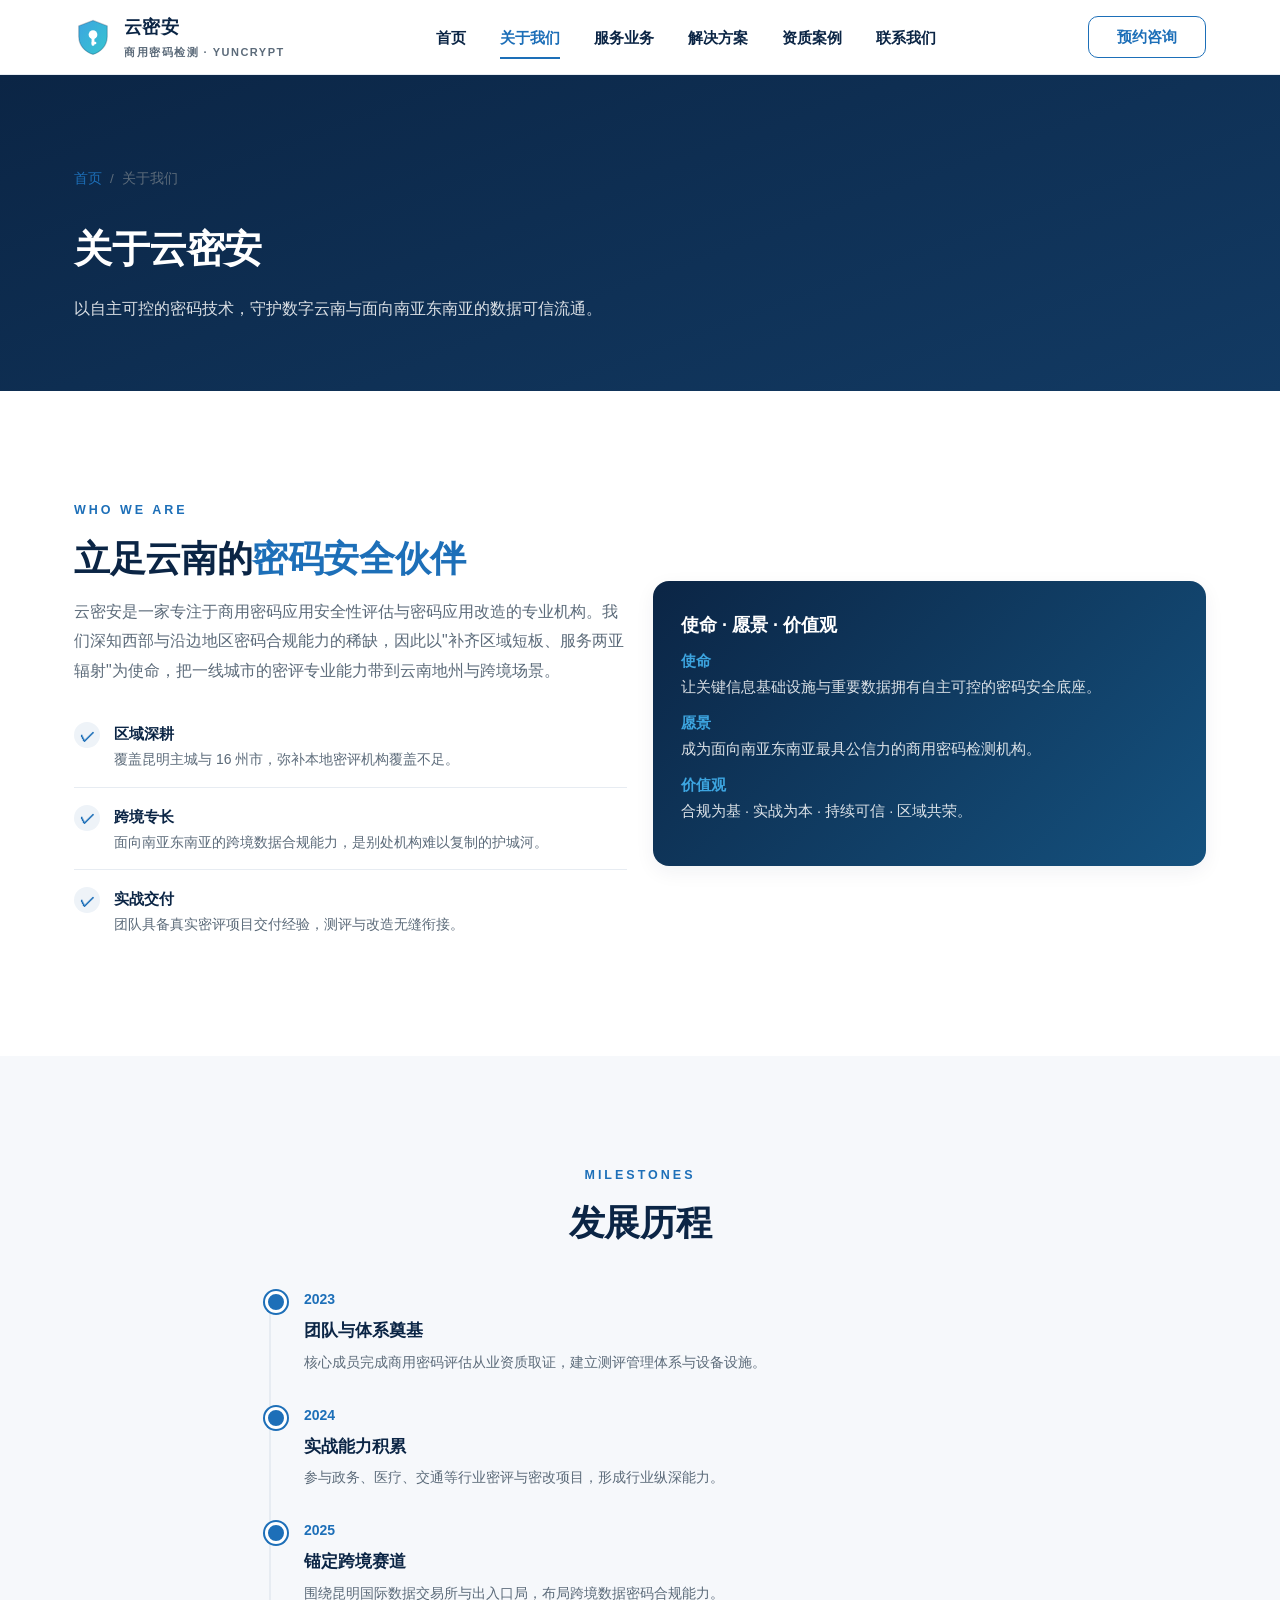
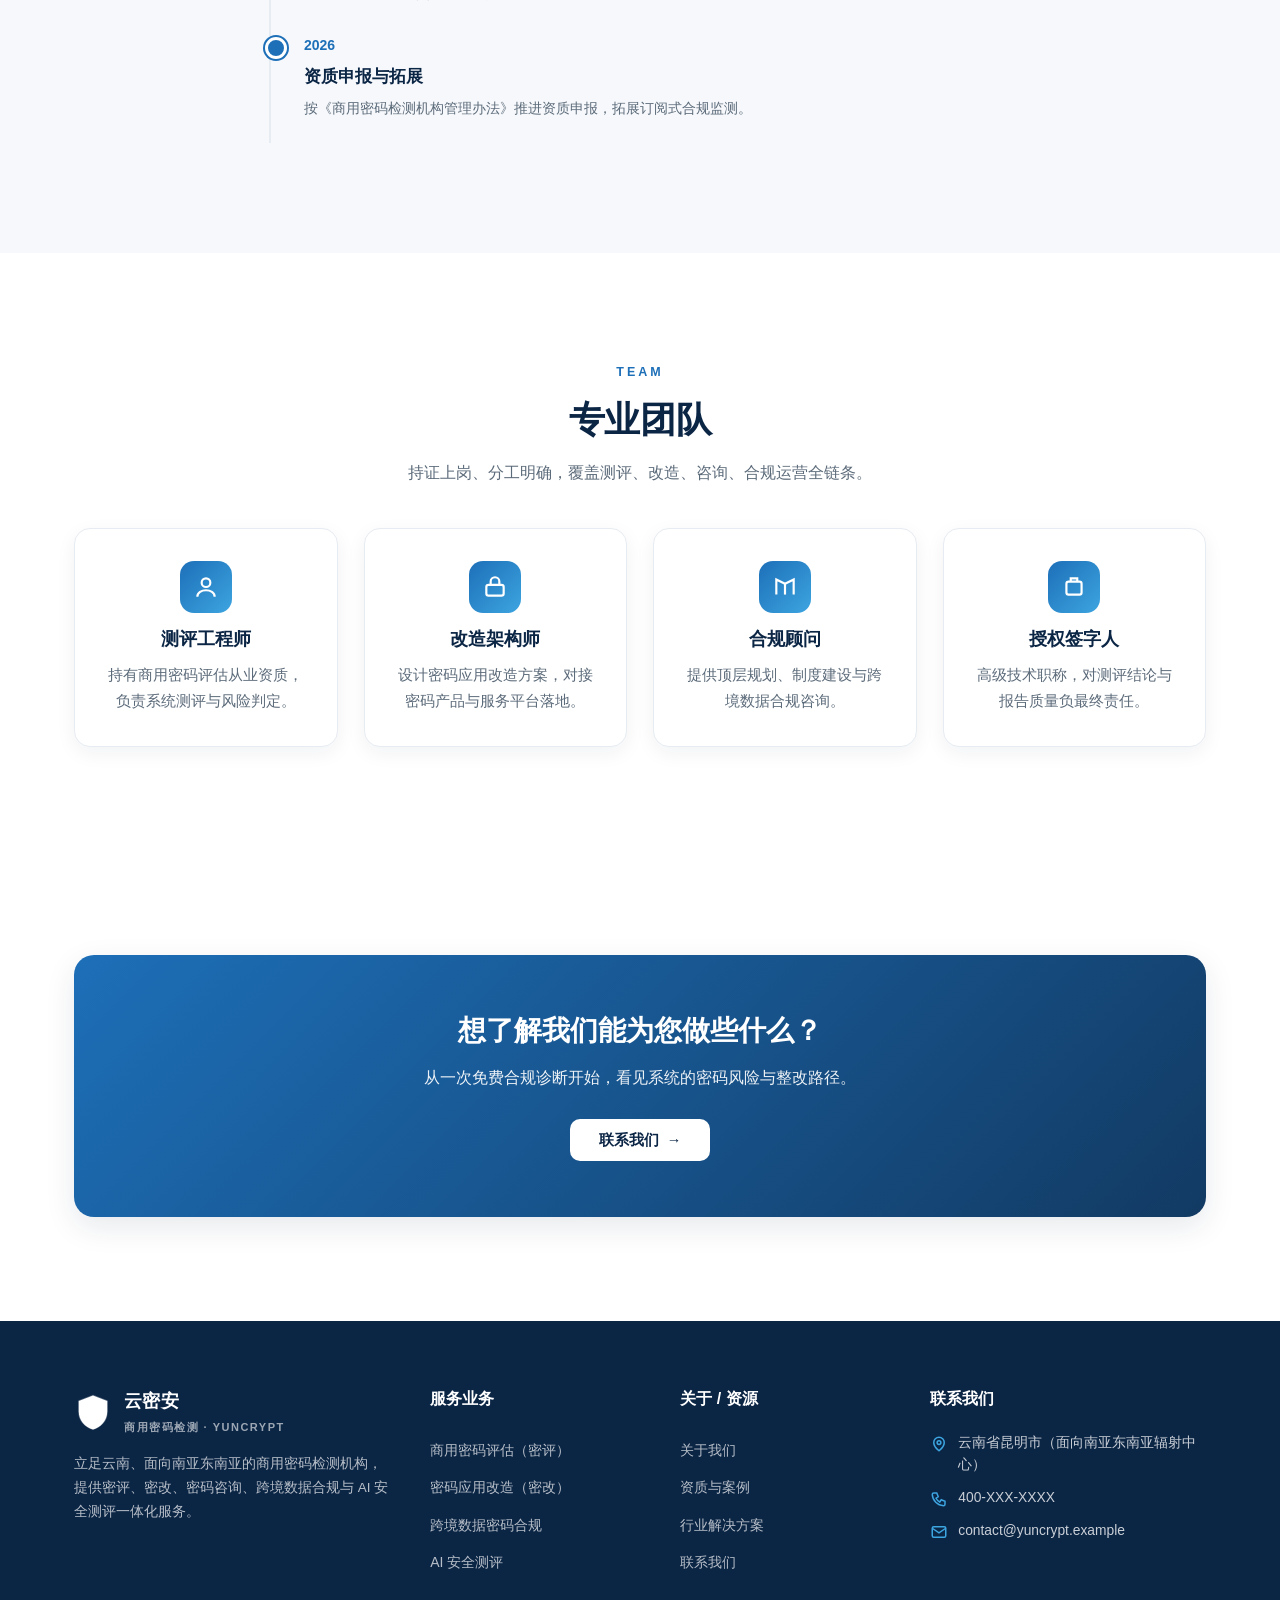
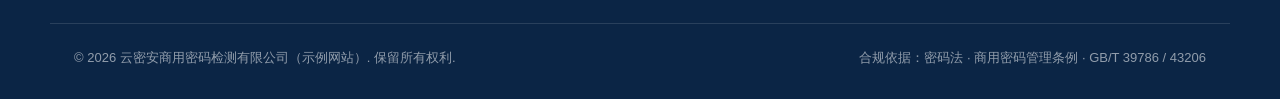
==== about.html @ 86d36e92 "init site" ====
<!DOCTYPE html>
<html lang="zh-CN">
<head>
<meta charset="UTF-8">
<meta name="viewport" content="width=device-width, initial-scale=1.0">
<title>关于我们 — 云密安商用密码检测有限公司</title>
<meta name="description" content="云密安立足云南、面向南亚东南亚，是提供商用密码应用安全性评估、密码改造与跨境数据合规服务的专业检测机构。">
<link rel="icon" type="image/svg+xml" href="assets/img/favicon.svg">
<link rel="stylesheet" href="assets/css/style.css">
</head>
<body>
<header class="header">
  <div class="container nav">
    <a href="index.html" class="brand"><img src="assets/img/logo.svg" alt="云密安" class="logo"><span>云密安<small>商用密码检测 · YUNCRYPT</small></span></a>
    <nav class="nav-links">
      <a href="index.html">首页</a><a href="about.html">关于我们</a><a href="services.html">服务业务</a>
      <a href="solutions.html">解决方案</a><a href="cases.html">资质案例</a><a href="contact.html">联系我们</a>
    </nav>
    <div class="nav-cta"><a href="contact.html" class="btn btn-outline">预约咨询</a><button class="hamburger" aria-label="菜单"><span></span><span></span><span></span></button></div>
  </div>
</header>

<div class="page-hero">
  <div class="container">
    <div class="breadcrumb"><a href="index.html">首页</a><span>/</span>关于我们</div>
    <h1>关于云密安</h1>
    <p>以自主可控的密码技术，守护数字云南与面向南亚东南亚的数据可信流通。</p>
  </div>
</div>

<section class="section">
  <div class="container grid grid-2" style="align-items:center">
    <div class="reveal">
      <span class="eyebrow">WHO WE ARE</span>
      <h2 class="section-title">立足云南的<span class="accent">密码安全伙伴</span></h2>
      <p class="section-sub">云密安是一家专注于商用密码应用安全性评估与密码应用改造的专业机构。我们深知西部与沿边地区密码合规能力的稀缺，因此以"补齐区域短板、服务两亚辐射"为使命，把一线城市的密评专业能力带到云南地州与跨境场景。</p>
      <ul class="feature-list" style="margin-top:20px">
        <li><span class="ck">✓</span><div><b>区域深耕</b><p>覆盖昆明主城与 16 州市，弥补本地密评机构覆盖不足。</p></div></li>
        <li><span class="ck">✓</span><div><b>跨境专长</b><p>面向南亚东南亚的跨境数据合规能力，是别处机构难以复制的护城河。</p></div></li>
        <li><span class="ck">✓</span><div><b>实战交付</b><p>团队具备真实密评项目交付经验，测评与改造无缝衔接。</p></div></li>
      </ul>
    </div>
    <div class="reveal">
      <div class="card" style="background:linear-gradient(135deg,#0B2545,#15527f);color:#fff;border:none">
        <h3 style="color:#fff">使命 · 愿景 · 价值观</h3>
        <p style="color:rgba(255,255,255,.85);margin:10px 0"><b style="color:var(--sky)">使命</b><br>让关键信息基础设施与重要数据拥有自主可控的密码安全底座。</p>
        <p style="color:rgba(255,255,255,.85);margin:10px 0"><b style="color:var(--sky)">愿景</b><br>成为面向南亚东南亚最具公信力的商用密码检测机构。</p>
        <p style="color:rgba(255,255,255,.85);margin:10px 0"><b style="color:var(--sky)">价值观</b><br>合规为基 · 实战为本 · 持续可信 · 区域共荣。</p>
      </div>
    </div>
  </div>
</section>

<section class="section bg-soft">
  <div class="container">
    <div class="center reveal"><span class="eyebrow">MILESTONES</span><h2 class="section-title">发展历程</h2></div>
    <div class="timeline" style="max-width:760px;margin:40px auto 0">
      <div class="tl-item reveal"><div class="yr">2023</div><h4>团队与体系奠基</h4><p>核心成员完成商用密码评估从业资质取证，建立测评管理体系与设备设施。</p></div>
      <div class="tl-item reveal"><div class="yr">2024</div><h4>实战能力积累</h4><p>参与政务、医疗、交通等行业密评与密改项目，形成行业纵深能力。</p></div>
      <div class="tl-item reveal"><div class="yr">2025</div><h4>锚定跨境赛道</h4><p>围绕昆明国际数据交易所与出入口局，布局跨境数据密码合规能力。</p></div>
      <div class="tl-item reveal"><div class="yr">2026</div><h4>资质申报与拓展</h4><p>按《商用密码检测机构管理办法》推进资质申报，拓展订阅式合规监测。</p></div>
    </div>
  </div>
</section>

<section class="section">
  <div class="container">
    <div class="center reveal"><span class="eyebrow">TEAM</span><h2 class="section-title">专业团队</h2><p class="section-sub">持证上岗、分工明确，覆盖测评、改造、咨询、合规运营全链条。</p></div>
    <div class="grid grid-4" style="margin-top:40px">
      <div class="card reveal" style="text-align:center"><div class="ico" style="margin:0 auto 14px"><svg viewBox="0 0 24 24" fill="none" stroke-width="2"><circle cx="12" cy="8" r="4"/><path d="M4 21c0-4 4-6 8-6s8 2 8 6"/></svg></div><h3>测评工程师</h3><p>持有商用密码评估从业资质，负责系统测评与风险判定。</p></div>
      <div class="card reveal" style="text-align:center"><div class="ico" style="margin:0 auto 14px"><svg viewBox="0 0 24 24" fill="none" stroke-width="2"><rect x="4" y="10" width="16" height="10" rx="2"/><path d="M8 10V7a4 4 0 0 1 8 0v3"/></svg></div><h3>改造架构师</h3><p>设计密码应用改造方案，对接密码产品与服务平台落地。</p></div>
      <div class="card reveal" style="text-align:center"><div class="ico" style="margin:0 auto 14px"><svg viewBox="0 0 24 24" fill="none" stroke-width="2"><path d="M4 19V5l8 4 8-4v14"/><path d="M12 9v10"/></svg></div><h3>合规顾问</h3><p>提供顶层规划、制度建设与跨境数据合规咨询。</p></div>
      <div class="card reveal" style="text-align:center"><div class="ico" style="margin:0 auto 14px"><svg viewBox="0 0 24 24" fill="none" stroke-width="2"><rect x="5" y="7" width="14" height="12" rx="2"/><path d="M9 7V4h6v3"/></svg></div><h3>授权签字人</h3><p>高级技术职称，对测评结论与报告质量负最终责任。</p></div>
    </div>
  </div>
</section>

<section class="section">
  <div class="container">
    <div class="cta reveal"><h2>想了解我们能为您做些什么？</h2><p>从一次免费合规诊断开始，看见系统的密码风险与整改路径。</p><a href="contact.html" class="btn btn-primary" style="background:#fff;color:var(--navy)">联系我们 <span class="arrow">→</span></a></div>
  </div>
</section>

<footer class="footer">
  <div class="container footer-grid">
    <div><div class="brand"><img src="assets/img/logo.svg" alt="云密安" class="logo" style="filter:brightness(0) invert(1)"><span>云密安<small>商用密码检测 · YUNCRYPT</small></span></div><p class="desc">立足云南、面向南亚东南亚的商用密码检测机构，提供密评、密改、密码咨询、跨境数据合规与 AI 安全测评一体化服务。</p></div>
    <div><h5>服务业务</h5><a href="services.html">商用密码评估（密评）</a><a href="services.html">密码应用改造（密改）</a><a href="services.html">跨境数据密码合规</a><a href="services.html">AI 安全测评</a></div>
    <div><h5>关于 / 资源</h5><a href="about.html">关于我们</a><a href="cases.html">资质与案例</a><a href="solutions.html">行业解决方案</a><a href="contact.html">联系我们</a></div>
    <div><h5>联系我们</h5><div class="contact-line"><svg viewBox="0 0 24 24" fill="none" stroke-width="2"><path d="M12 21s-7-5.5-7-11a7 7 0 0 1 14 0c0 5.5-7 11-7 11z"/><circle cx="12" cy="10" r="2.5"/></svg><span>云南省昆明市（面向南亚东南亚辐射中心）</span></div><div class="contact-line"><svg viewBox="0 0 24 24" fill="none" stroke-width="2"><path d="M5 4h4l2 5-3 2a12 12 0 0 0 5 5l2-3 5 2v4a2 2 0 0 1-2 2A16 16 0 0 1 3 6a2 2 0 0 1 2-2z"/></svg><span>400-XXX-XXXX</span></div><div class="contact-line"><svg viewBox="0 0 24 24" fill="none" stroke-width="2"><rect x="3" y="5" width="18" height="14" rx="2"/><path d="M3 7l9 6 9-6"/></svg><span>contact@yuncrypt.example</span></div></div>
  </div>
  <div class="container footer-bottom"><span>© <span data-year>2026</span> 云密安商用密码检测有限公司（示例网站）. 保留所有权利.</span><span>合规依据：密码法 · 商用密码管理条例 · GB/T 39786 / 43206</span></div>
</footer>
<div class="totop" aria-label="返回顶部"><svg viewBox="0 0 24 24" fill="none" stroke-width="2"><path d="M12 19V5M5 12l7-7 7 7"/></svg></div>
<script src="assets/js/main.js"></script>
</body>
</html>
---- assets/css/style.css ----
/* ============================================================
   云密安 · 商用密码检测有限公司  —  全局样式（简洁大气 · 自包含 · 无外部依赖）
   设计：留白充足、单一蓝色强调、克制渐变、柔和阴影，符合主流商务站
   ============================================================ */
:root{
  --navy:#0B2545;          /* 深海军蓝（主色 / 深色块） */
  --navy-2:#123a63;
  --blue:#1D6FB8;          /* 商务蓝（主强调） */
  --blue-d:#155a96;
  --sky:#3DA5E0;           /* 天蓝（保留：hero 图 / 强调点） */
  --cyan:#36C5D0;          /* 科技青（保留：hero 图） */
  --ink:#16202E;           /* 正文 */
  --muted:#5C6B7A;         /* 次要文字 */
  --line:#E7ECF2;          /* 描边 */
  --bg:#FFFFFF;            /* 页面底色（白） */
  --bg-soft:#F6F8FB;       /* 浅块 */
  --bg-soft-2:#EEF3F8;
  --white:#FFFFFF;
  --radius:16px;
  --shadow:0 6px 20px rgba(11,37,69,.06);
  --shadow-md:0 10px 30px rgba(11,37,69,.10);
  --shadow-lg:0 22px 50px rgba(11,37,69,.16);
  --maxw:1180px;
  --ease:cubic-bezier(.2,.7,.2,1);
}
*{margin:0;padding:0;box-sizing:border-box}
html{scroll-behavior:smooth}
body{
  font-family:"Microsoft YaHei","微软雅黑","PingFang SC","Hiragino Sans GB","Segoe UI",sans-serif;
  color:var(--ink);background:var(--bg);line-height:1.8;font-size:15px;
  -webkit-font-smoothing:antialiased;text-rendering:optimizeLegibility;
}
a{color:inherit;text-decoration:none}
img,svg{max-width:100%;display:block}
ul{list-style:none}
.container{max-width:var(--maxw);margin:0 auto;padding:0 24px}
.section{padding:104px 0}
.section.tight{padding:72px 0}
.bg-soft{background:var(--bg-soft)}
.bg-navy{background:linear-gradient(135deg,var(--navy) 0%,var(--navy-2) 100%);color:#fff}

/* ---------- 文字工具 ---------- */
.eyebrow{display:inline-block;color:var(--blue);font-weight:700;letter-spacing:3px;font-size:12.5px;margin-bottom:14px;text-transform:uppercase}
.section-title{font-size:clamp(26px,3.4vw,36px);font-weight:800;color:var(--navy);line-height:1.3;letter-spacing:-.01em}
.section-title .accent{color:var(--blue)}
.section-sub{color:var(--muted);margin-top:14px;max-width:720px;font-size:16px;line-height:1.85}
.center{text-align:center}
.center .section-sub{margin-left:auto;margin-right:auto}

/* ---------- 按钮 ---------- */
.btn{display:inline-flex;align-items:center;gap:8px;padding:13px 28px;border-radius:10px;font-weight:700;font-size:14.5px;cursor:pointer;border:1.5px solid transparent;transition:.25s var(--ease);white-space:nowrap;line-height:1}
.btn-primary{background:var(--blue);color:#fff}
.btn-primary:hover{background:var(--blue-d);transform:translateY(-2px);box-shadow:0 12px 26px rgba(29,111,184,.30)}
.btn-ghost{border-color:rgba(255,255,255,.55);color:#fff}
.btn-ghost:hover{background:rgba(255,255,255,.12);border-color:#fff}
.btn-outline{background:#fff;border-color:var(--blue);color:var(--blue)}
.btn-outline:hover{background:var(--blue);color:#fff}
.btn .arrow{transition:.25s var(--ease)}
.btn:hover .arrow{transform:translateX(4px)}

/* ---------- 顶部导航 ---------- */
.header{position:sticky;top:0;z-index:100;background:rgba(255,255,255,.86);backdrop-filter:saturate(160%) blur(12px);border-bottom:1px solid var(--line)}
.nav{display:flex;align-items:center;justify-content:space-between;height:74px}
.brand{display:flex;align-items:center;gap:12px;font-weight:800;color:var(--navy);font-size:18px;letter-spacing:.02em}
.brand .logo{width:38px;height:38px}
.brand small{display:block;font-size:11px;font-weight:600;color:var(--muted);letter-spacing:1.5px}
.nav-links{display:flex;gap:34px;align-items:center}
.nav-links a{font-weight:600;color:var(--navy);font-size:15px;position:relative;padding:8px 0;transition:color .2s}
.nav-links a::after{content:"";position:absolute;left:0;bottom:0;height:2px;width:0;background:var(--blue);transition:.25s var(--ease)}
.nav-links a:hover,.nav-links a.active{color:var(--blue)}
.nav-links a:hover::after,.nav-links a.active::after{width:100%}
.nav-cta{display:flex;align-items:center;gap:14px}
.hamburger{display:none;flex-direction:column;gap:5px;cursor:pointer;background:none;border:none;padding:8px}
.hamburger span{width:24px;height:2.5px;background:var(--navy);border-radius:2px;transition:.3s var(--ease)}

/* ---------- Hero ---------- */
.hero{position:relative;overflow:hidden;background:linear-gradient(160deg,#0B2545 0%,#103457 55%,#15466f 100%);color:#fff;padding:112px 0 120px}
.hero::before{content:"";position:absolute;inset:0;background-image:radial-gradient(circle at 18% 22%,rgba(61,165,224,.20),transparent 42%),radial-gradient(circle at 86% 78%,rgba(54,197,208,.14),transparent 44%);opacity:.85}
.hero-grid{position:relative;display:grid;grid-template-columns:1.08fr .92fr;gap:56px;align-items:center}
.hero h1{font-size:clamp(34px,4.6vw,52px);line-height:1.18;font-weight:800;letter-spacing:-.02em;margin-bottom:22px}
.hero h1 .hl{color:var(--sky)}
.hero p.lead{font-size:17px;color:rgba(255,255,255,.86);max-width:560px;margin-bottom:32px;line-height:1.9}
.hero-actions{display:flex;gap:16px;flex-wrap:wrap}
.hero-badges{display:flex;gap:14px;margin-top:40px;flex-wrap:wrap}
.hero-badges .b{background:rgba(255,255,255,.07);border:1px solid rgba(255,255,255,.16);border-radius:12px;padding:14px 20px;backdrop-filter:blur(4px)}
.hero-badges .b b{display:block;font-size:21px;color:#fff;letter-spacing:.01em}
.hero-badges .b span{font-size:12.5px;color:rgba(255,255,255,.72)}
.hero-art{position:relative}
.hero-art svg{width:100%;height:auto;filter:drop-shadow(0 22px 44px rgba(0,0,0,.35))}

/* 信任条 */
.trustbar{background:#fff;border-bottom:1px solid var(--line)}
.trustbar .container{display:flex;align-items:center;gap:40px;padding:22px 24px;flex-wrap:wrap;justify-content:center}
.trustbar span{color:var(--muted);font-size:13.5px;font-weight:600;letter-spacing:.5px}

/* ---------- 卡片栅格 ---------- */
.grid{display:grid;gap:26px}
.grid-3{grid-template-columns:repeat(3,1fr)}
.grid-2{grid-template-columns:repeat(2,1fr)}
.grid-4{grid-template-columns:repeat(4,1fr)}
.card{background:#fff;border:1px solid var(--line);border-radius:var(--radius);padding:32px 28px;box-shadow:var(--shadow);transition:.28s var(--ease)}
.card:hover{transform:translateY(-6px);box-shadow:var(--shadow-md);border-color:rgba(29,111,184,.35)}
.card .ico{width:52px;height:52px;border-radius:14px;background:linear-gradient(135deg,var(--blue),var(--sky));display:flex;align-items:center;justify-content:center;margin-bottom:20px}
.card .ico svg{width:26px;height:26px;stroke:#fff}
.card h3{font-size:18px;color:var(--navy);margin-bottom:10px;line-height:1.4}
.card p{color:var(--muted);font-size:14.5px;line-height:1.8}
.card .link{display:inline-block;margin-top:14px;color:var(--blue);font-weight:700;font-size:14px}
.card .link:hover{color:var(--blue-d)}

/* 步骤 */
.steps{counter-reset:s}
.step{display:flex;gap:18px;align-items:flex-start;padding:24px 0;border-bottom:1px solid var(--line)}
.step:last-child{border-bottom:none}
.step .num{counter-increment:s;flex:0 0 44px;width:44px;height:44px;border-radius:50%;background:var(--navy);color:#fff;display:flex;align-items:center;justify-content:center;font-weight:800;font-size:17px}
.step .num::before{content:counter(s)}
.step h4{font-size:16.5px;color:var(--navy);margin-bottom:5px}
.step p{color:var(--muted);font-size:14px;line-height:1.75}

/* 数据条 */
.stats{display:grid;grid-template-columns:repeat(4,1fr);gap:26px;text-align:center}
.stats .s b{font-size:clamp(30px,4vw,42px);color:var(--sky);font-weight:800;display:block;line-height:1.1}
.stats .s span{color:rgba(255,255,255,.82);font-size:14px;margin-top:6px;display:block}

/* 特性列表 */
.feature-list li{display:flex;gap:14px;padding:15px 0;border-bottom:1px solid var(--line);align-items:flex-start}
.feature-list li:last-child{border-bottom:none}
.feature-list .ck{flex:0 0 26px;width:26px;height:26px;border-radius:50%;background:var(--bg-soft-2);color:var(--blue);display:flex;align-items:center;justify-content:center;font-weight:800;margin-top:2px}
.feature-list b{color:var(--navy)}
.feature-list p{color:var(--muted);font-size:14px;line-height:1.75}

/* 标签页 / 新闻 */
.tabs{display:flex;gap:10px;flex-wrap:wrap;margin-bottom:30px}
.tab{padding:9px 22px;border-radius:30px;background:#fff;border:1px solid var(--line);font-weight:600;color:var(--muted);cursor:pointer;transition:.2s}
.tab.active{background:var(--navy);color:#fff;border-color:var(--navy)}
.news-grid{display:grid;grid-template-columns:repeat(3,1fr);gap:24px}
.news{background:#fff;border:1px solid var(--line);border-radius:var(--radius);overflow:hidden;box-shadow:var(--shadow);transition:.25s var(--ease)}
.news:hover{transform:translateY(-5px);box-shadow:var(--shadow-md)}
.news .thumb{height:160px;background:linear-gradient(135deg,var(--navy),var(--blue));position:relative;display:flex;align-items:center;justify-content:center}
.news .thumb svg{width:50px;height:50px;stroke:rgba(255,255,255,.9)}
.news .tag{position:absolute;top:14px;left:14px;background:rgba(255,255,255,.92);color:var(--navy);font-size:12px;font-weight:700;padding:4px 12px;border-radius:20px}
.news .body{padding:22px 24px}
.news .date{font-size:12.5px;color:var(--blue);font-weight:700}
.news h4{font-size:16.5px;color:var(--navy);margin:8px 0 8px;line-height:1.45}
.news p{font-size:13.8px;color:var(--muted);line-height:1.75}

/* 资质 */
.cred{display:flex;flex-direction:column;gap:14px}
.cred .item{display:flex;gap:14px;align-items:center;background:#fff;border:1px solid var(--line);border-radius:12px;padding:16px 18px}
.cred .item .badge{flex:0 0 44px;width:44px;height:44px;border-radius:10px;background:var(--bg-soft-2);display:flex;align-items:center;justify-content:center;color:var(--blue)}
.cred .item .badge svg{width:24px;height:24px;stroke:var(--blue)}
.cred .item b{color:var(--navy);font-size:15px;display:block}
.cred .item span{color:var(--muted);font-size:13.5px}

/* CTA */
.cta{background:linear-gradient(135deg,var(--blue),var(--navy-2));color:#fff;border-radius:20px;padding:56px 52px;text-align:center;box-shadow:var(--shadow-md)}
.cta h2{font-size:clamp(22px,3vw,28px);margin-bottom:14px;line-height:1.4}
.cta p{font-size:16px;margin-bottom:26px;opacity:.92;max-width:620px;margin-left:auto;margin-right:auto}

/* 表单 */
.form-row{display:grid;grid-template-columns:1fr 1fr;gap:18px}
.field{margin-bottom:18px}
.field label{display:block;font-weight:700;color:var(--navy);margin-bottom:8px;font-size:14px}
.field input,.field textarea,.field select{width:100%;padding:13px 15px;border:1.5px solid var(--line);border-radius:10px;font-size:14.5px;font-family:inherit;color:var(--ink);background:#fff;transition:.2s}
.field input:focus,.field textarea:focus,.field select:focus{outline:none;border-color:var(--blue);box-shadow:0 0 0 3px rgba(29,111,184,.15)}
.field textarea{resize:vertical;min-height:130px}
.help{font-size:12.5px;color:var(--muted);margin-top:6px}
.alert{display:none;padding:13px 16px;border-radius:10px;font-size:14px;margin-bottom:16px;font-weight:600}
.alert.ok{display:block;background:#EAF6F1;color:#0E766E;border:1px solid #A6E0CE}
.alert.err{display:block;background:#FDECEA;color:#C0392B;border:1px solid #F5B7B1}

/* 页脚 */
.footer{background:var(--navy);color:rgba(255,255,255,.78);padding:64px 0 30px}
.footer-grid{display:grid;grid-template-columns:1.5fr 1fr 1fr 1.3fr;gap:38px}
.footer h5{color:#fff;font-size:16px;margin-bottom:18px;font-weight:700}
.footer a{color:rgba(255,255,255,.7);font-size:14px;display:block;padding:6px 0;transition:.2s}
.footer a:hover{color:var(--sky);padding-left:4px}
.footer .brand{color:#fff;margin-bottom:14px}
.footer .brand small{color:rgba(255,255,255,.6)}
.footer p.desc{font-size:13.5px;line-height:1.8;color:rgba(255,255,255,.7)}
.footer .contact-line{display:flex;gap:10px;align-items:flex-start;font-size:13.8px;margin-bottom:11px;line-height:1.6}
.footer .contact-line svg{width:18px;height:18px;stroke:var(--sky);flex:0 0 18px;margin-top:3px}
.footer-bottom{border-top:1px solid rgba(255,255,255,.12);margin-top:42px;padding-top:22px;display:flex;justify-content:space-between;flex-wrap:wrap;gap:10px;font-size:13px;color:rgba(255,255,255,.55)}

/* 面包屑 */
.breadcrumb{padding:24px 0;color:var(--muted);font-size:13.5px}
.breadcrumb a{color:var(--blue)}
.breadcrumb span{margin:0 8px}

/* 子页 hero */
.page-hero{background:linear-gradient(160deg,var(--navy),var(--navy-2));color:#fff;padding:68px 0}
.page-hero h1{font-size:clamp(28px,3.6vw,38px);font-weight:800;margin-bottom:10px;letter-spacing:-.01em}
.page-hero p{color:rgba(255,255,255,.85);max-width:680px;font-size:16px;line-height:1.85}

/* 时间线 */
.timeline{position:relative;padding-left:30px}
.timeline::before{content:"";position:absolute;left:9px;top:6px;bottom:6px;width:2px;background:var(--line)}
.tl-item{position:relative;padding:0 0 28px 14px}
.tl-item::before{content:"";position:absolute;left:-25px;top:4px;width:16px;height:16px;border-radius:50%;background:var(--blue);border:3px solid #fff;box-shadow:0 0 0 2px var(--blue)}
.tl-item .yr{font-weight:800;color:var(--blue);font-size:14px}
.tl-item h4{color:var(--navy);font-size:16.5px;margin:4px 0 4px}
.tl-item p{color:var(--muted);font-size:14px;line-height:1.75}

/* 返回顶部 */
.totop{position:fixed;right:24px;bottom:24px;width:46px;height:46px;border-radius:50%;background:var(--navy);color:#fff;display:flex;align-items:center;justify-content:center;cursor:pointer;opacity:0;pointer-events:none;transition:.3s var(--ease);box-shadow:var(--shadow-lg);z-index:90}
.totop.show{opacity:1;pointer-events:auto}
.totop svg{width:22px;height:22px;stroke:#fff}

/* 滚动入场 */
.reveal{opacity:0;transform:translateY(26px);transition:.7s var(--ease)}
.reveal.in{opacity:1;transform:none}

/* 响应式 */
@media(max-width:980px){
  .hero-grid{grid-template-columns:1fr;gap:36px}
  .hero-art{order:-1;max-width:420px;margin:0 auto}
  .grid-3,.news-grid{grid-template-columns:repeat(2,1fr)}
  .grid-4,.stats{grid-template-columns:repeat(2,1fr)}
  .footer-grid{grid-template-columns:1fr 1fr}
}
@media(max-width:680px){
  .section{padding:72px 0}
  .nav-links{position:fixed;top:74px;left:0;right:0;background:#fff;flex-direction:column;gap:0;padding:8px 0;box-shadow:var(--shadow-md);transform:translateY(-130%);transition:.3s var(--ease);border-bottom:1px solid var(--line)}
  .nav-links.open{transform:none}
  .nav-links a{padding:15px 24px;width:100%;border-bottom:1px solid var(--line)}
  .hamburger{display:flex}
  .nav-cta .btn-outline{display:none}
  .hero h1{font-size:32px}
  .grid-3,.grid-2,.grid-4,.news-grid,.form-row{grid-template-columns:1fr}
  .footer-grid{grid-template-columns:1fr}
  .stats{grid-template-columns:1fr 1fr}
  .cta{padding:42px 26px}
}
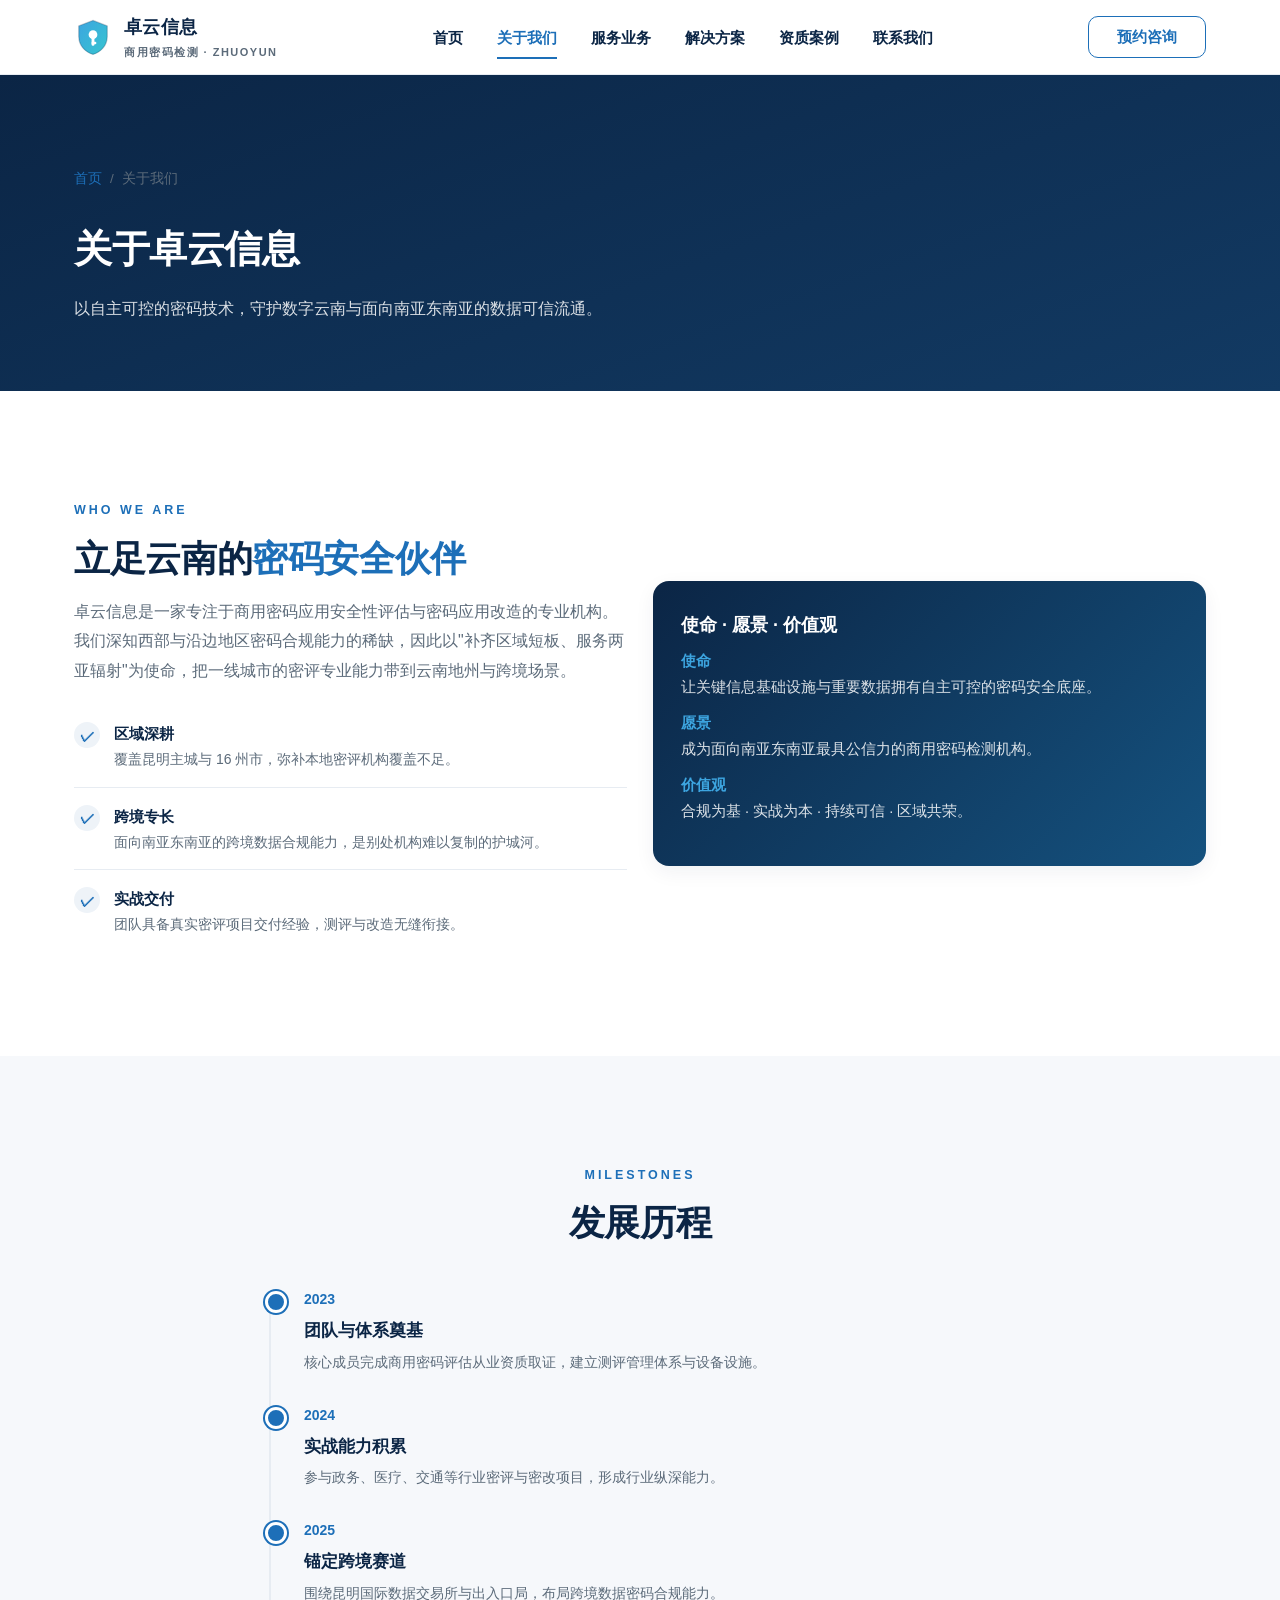
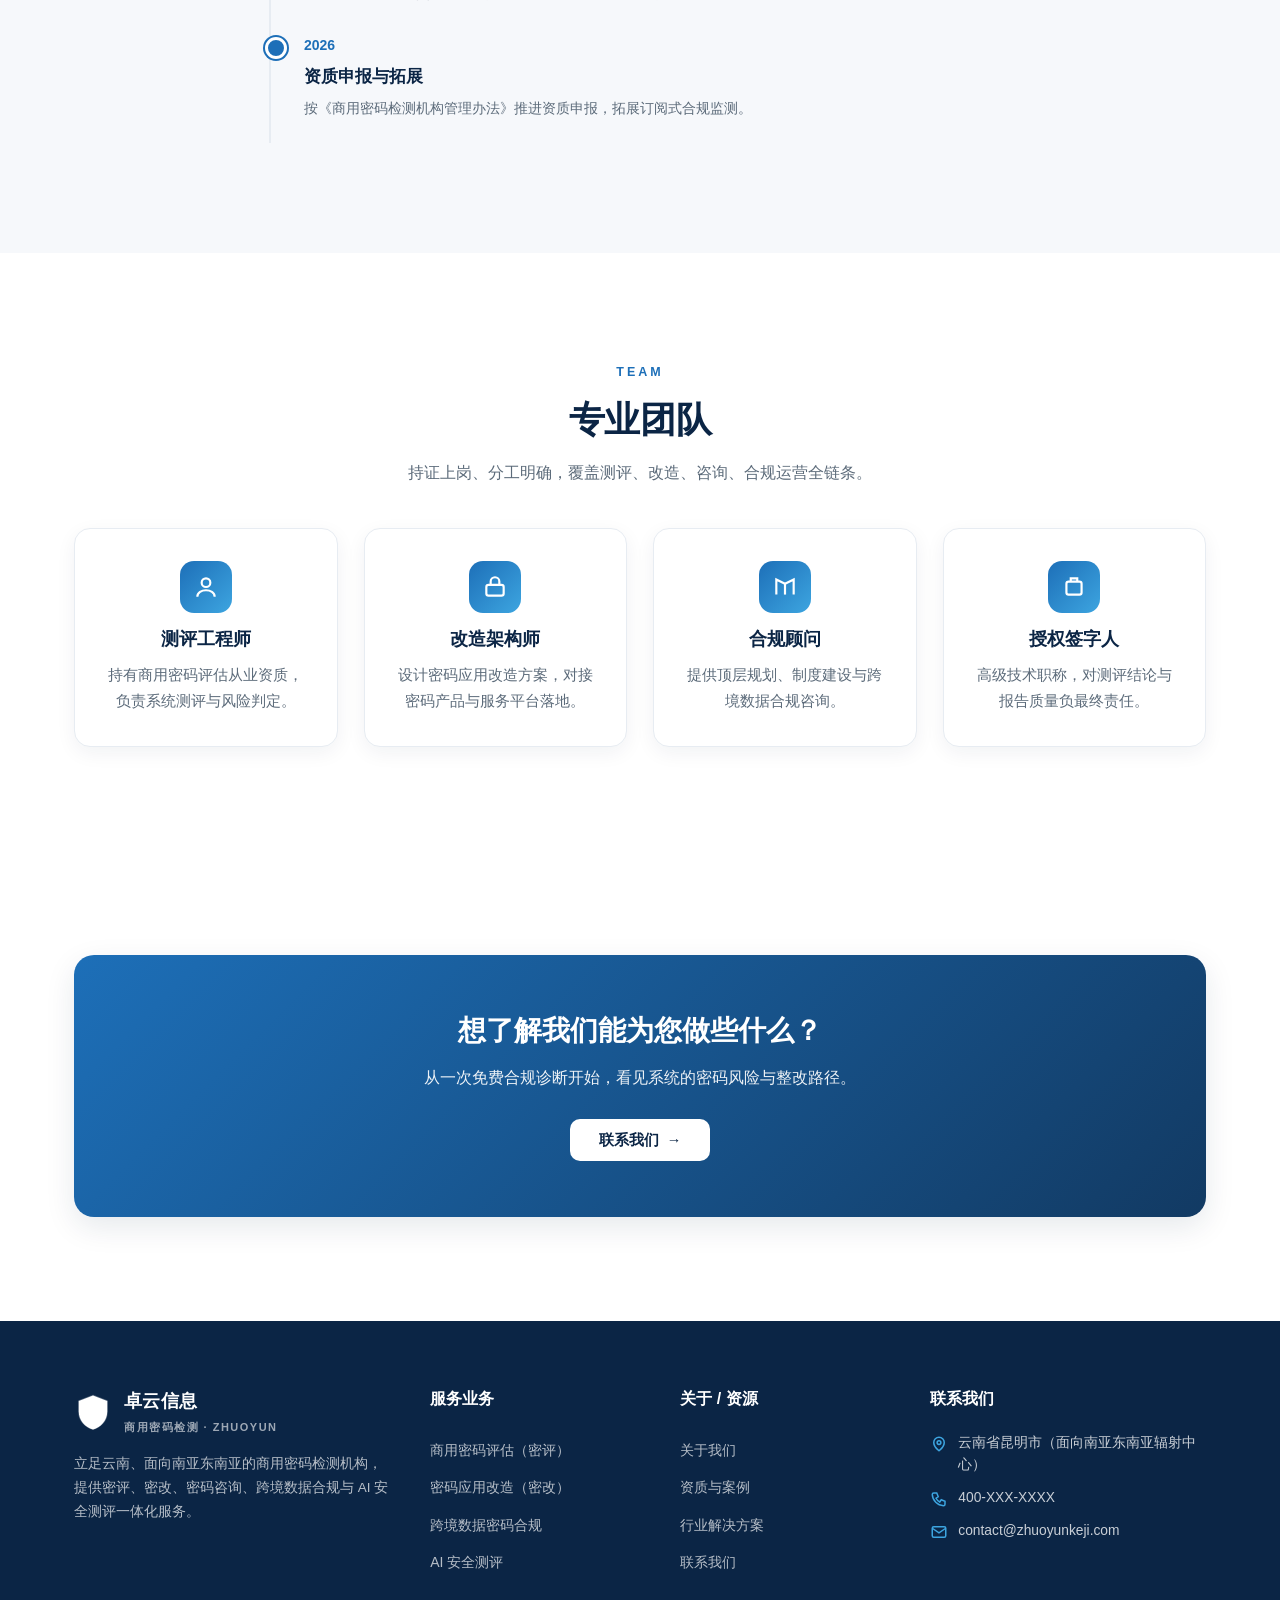
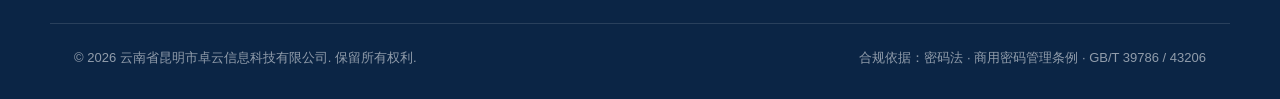
==== commit a77340b0: "品牌更新：卓云信息/ZHUOYUN，域名 zhuoyunkeji.com" ====
--- a/about.html
+++ b/about.html
@@ -3,15 +3,15 @@
 <head>
 <meta charset="UTF-8">
 <meta name="viewport" content="width=device-width, initial-scale=1.0">
-<title>关于我们 — 云密安商用密码检测有限公司</title>
-<meta name="description" content="云密安立足云南、面向南亚东南亚，是提供商用密码应用安全性评估、密码改造与跨境数据合规服务的专业检测机构。">
+<title>关于我们 — 云南省昆明市卓云信息科技有限公司</title>
+<meta name="description" content="卓云信息立足云南、面向南亚东南亚，是提供商用密码应用安全性评估、密码改造与跨境数据合规服务的专业检测机构。">
 <link rel="icon" type="image/svg+xml" href="assets/img/favicon.svg">
 <link rel="stylesheet" href="assets/css/style.css">
 </head>
 <body>
 <header class="header">
   <div class="container nav">
-    <a href="index.html" class="brand"><img src="assets/img/logo.svg" alt="云密安" class="logo"><span>云密安<small>商用密码检测 · YUNCRYPT</small></span></a>
+    <a href="index.html" class="brand"><img src="assets/img/logo.svg" alt="卓云信息" class="logo"><span>卓云信息<small>商用密码检测 · ZHUOYUN</small></span></a>
     <nav class="nav-links">
       <a href="index.html">首页</a><a href="about.html">关于我们</a><a href="services.html">服务业务</a>
       <a href="solutions.html">解决方案</a><a href="cases.html">资质案例</a><a href="contact.html">联系我们</a>
@@ -23,7 +23,7 @@
 <div class="page-hero">
   <div class="container">
     <div class="breadcrumb"><a href="index.html">首页</a><span>/</span>关于我们</div>
-    <h1>关于云密安</h1>
+    <h1>关于卓云信息</h1>
     <p>以自主可控的密码技术，守护数字云南与面向南亚东南亚的数据可信流通。</p>
   </div>
 </div>
@@ -33,7 +33,7 @@
     <div class="reveal">
       <span class="eyebrow">WHO WE ARE</span>
       <h2 class="section-title">立足云南的<span class="accent">密码安全伙伴</span></h2>
-      <p class="section-sub">云密安是一家专注于商用密码应用安全性评估与密码应用改造的专业机构。我们深知西部与沿边地区密码合规能力的稀缺，因此以"补齐区域短板、服务两亚辐射"为使命，把一线城市的密评专业能力带到云南地州与跨境场景。</p>
+      <p class="section-sub">卓云信息是一家专注于商用密码应用安全性评估与密码应用改造的专业机构。我们深知西部与沿边地区密码合规能力的稀缺，因此以"补齐区域短板、服务两亚辐射"为使命，把一线城市的密评专业能力带到云南地州与跨境场景。</p>
       <ul class="feature-list" style="margin-top:20px">
         <li><span class="ck">✓</span><div><b>区域深耕</b><p>覆盖昆明主城与 16 州市，弥补本地密评机构覆盖不足。</p></div></li>
         <li><span class="ck">✓</span><div><b>跨境专长</b><p>面向南亚东南亚的跨境数据合规能力，是别处机构难以复制的护城河。</p></div></li>
@@ -83,12 +83,12 @@
 
 <footer class="footer">
   <div class="container footer-grid">
-    <div><div class="brand"><img src="assets/img/logo.svg" alt="云密安" class="logo" style="filter:brightness(0) invert(1)"><span>云密安<small>商用密码检测 · YUNCRYPT</small></span></div><p class="desc">立足云南、面向南亚东南亚的商用密码检测机构，提供密评、密改、密码咨询、跨境数据合规与 AI 安全测评一体化服务。</p></div>
+    <div><div class="brand"><img src="assets/img/logo.svg" alt="卓云信息" class="logo" style="filter:brightness(0) invert(1)"><span>卓云信息<small>商用密码检测 · ZHUOYUN</small></span></div><p class="desc">立足云南、面向南亚东南亚的商用密码检测机构，提供密评、密改、密码咨询、跨境数据合规与 AI 安全测评一体化服务。</p></div>
     <div><h5>服务业务</h5><a href="services.html">商用密码评估（密评）</a><a href="services.html">密码应用改造（密改）</a><a href="services.html">跨境数据密码合规</a><a href="services.html">AI 安全测评</a></div>
     <div><h5>关于 / 资源</h5><a href="about.html">关于我们</a><a href="cases.html">资质与案例</a><a href="solutions.html">行业解决方案</a><a href="contact.html">联系我们</a></div>
-    <div><h5>联系我们</h5><div class="contact-line"><svg viewBox="0 0 24 24" fill="none" stroke-width="2"><path d="M12 21s-7-5.5-7-11a7 7 0 0 1 14 0c0 5.5-7 11-7 11z"/><circle cx="12" cy="10" r="2.5"/></svg><span>云南省昆明市（面向南亚东南亚辐射中心）</span></div><div class="contact-line"><svg viewBox="0 0 24 24" fill="none" stroke-width="2"><path d="M5 4h4l2 5-3 2a12 12 0 0 0 5 5l2-3 5 2v4a2 2 0 0 1-2 2A16 16 0 0 1 3 6a2 2 0 0 1 2-2z"/></svg><span>400-XXX-XXXX</span></div><div class="contact-line"><svg viewBox="0 0 24 24" fill="none" stroke-width="2"><rect x="3" y="5" width="18" height="14" rx="2"/><path d="M3 7l9 6 9-6"/></svg><span>contact@yuncrypt.example</span></div></div>
+    <div><h5>联系我们</h5><div class="contact-line"><svg viewBox="0 0 24 24" fill="none" stroke-width="2"><path d="M12 21s-7-5.5-7-11a7 7 0 0 1 14 0c0 5.5-7 11-7 11z"/><circle cx="12" cy="10" r="2.5"/></svg><span>云南省昆明市（面向南亚东南亚辐射中心）</span></div><div class="contact-line"><svg viewBox="0 0 24 24" fill="none" stroke-width="2"><path d="M5 4h4l2 5-3 2a12 12 0 0 0 5 5l2-3 5 2v4a2 2 0 0 1-2 2A16 16 0 0 1 3 6a2 2 0 0 1 2-2z"/></svg><span>400-XXX-XXXX</span></div><div class="contact-line"><svg viewBox="0 0 24 24" fill="none" stroke-width="2"><rect x="3" y="5" width="18" height="14" rx="2"/><path d="M3 7l9 6 9-6"/></svg><span>contact@zhuoyunkeji.com</span></div></div>
   </div>
-  <div class="container footer-bottom"><span>© <span data-year>2026</span> 云密安商用密码检测有限公司（示例网站）. 保留所有权利.</span><span>合规依据：密码法 · 商用密码管理条例 · GB/T 39786 / 43206</span></div>
+  <div class="container footer-bottom"><span>© <span data-year>2026</span> 云南省昆明市卓云信息科技有限公司. 保留所有权利.</span><span>合规依据：密码法 · 商用密码管理条例 · GB/T 39786 / 43206</span></div>
 </footer>
 <div class="totop" aria-label="返回顶部"><svg viewBox="0 0 24 24" fill="none" stroke-width="2"><path d="M12 19V5M5 12l7-7 7 7"/></svg></div>
 <script src="assets/js/main.js"></script>
--- a/assets/css/style.css
+++ b/assets/css/style.css
@@ -1,5 +1,5 @@
 /* ============================================================
-   云密安 · 商用密码检测有限公司  —  全局样式（简洁大气 · 自包含 · 无外部依赖）
+   卓云信息 · 商用密码检测有限公司  —  全局样式（简洁大气 · 自包含 · 无外部依赖）
    设计：留白充足、单一蓝色强调、克制渐变、柔和阴影，符合主流商务站
    ============================================================ */
 :root{
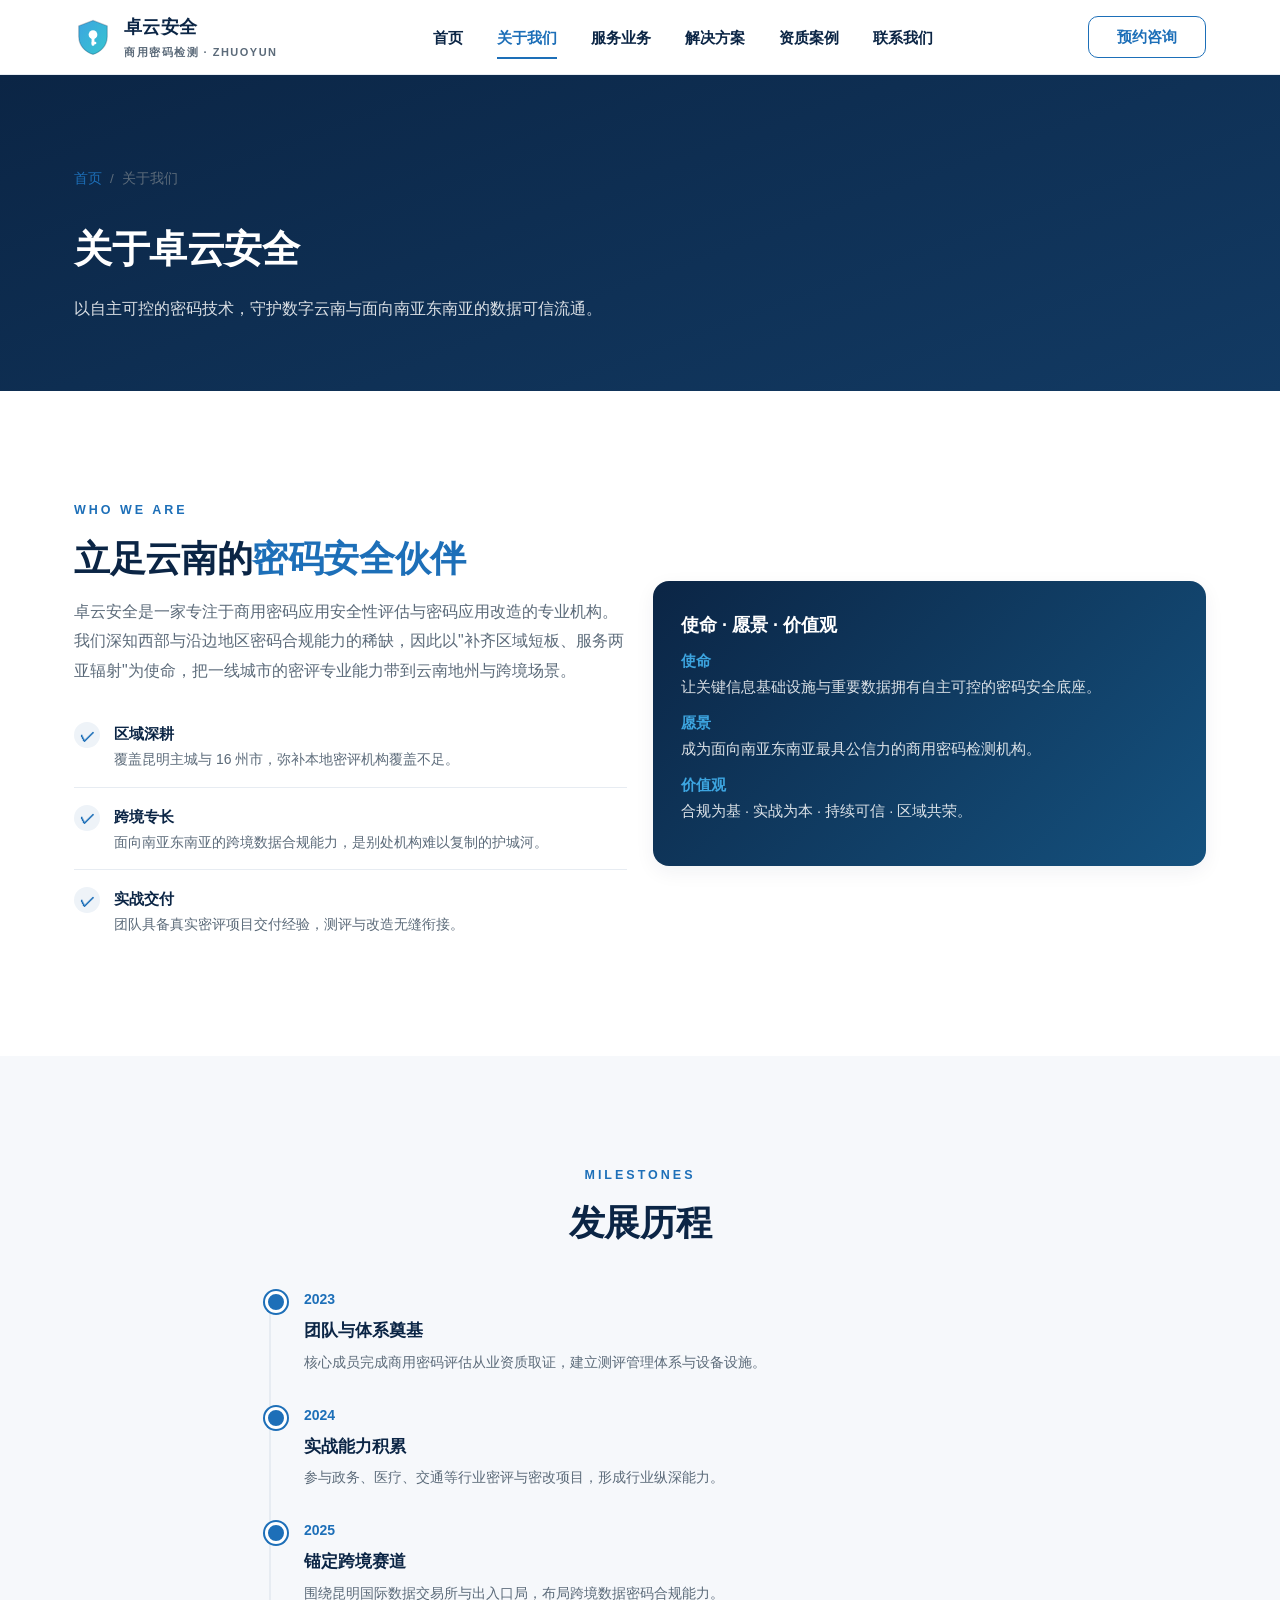
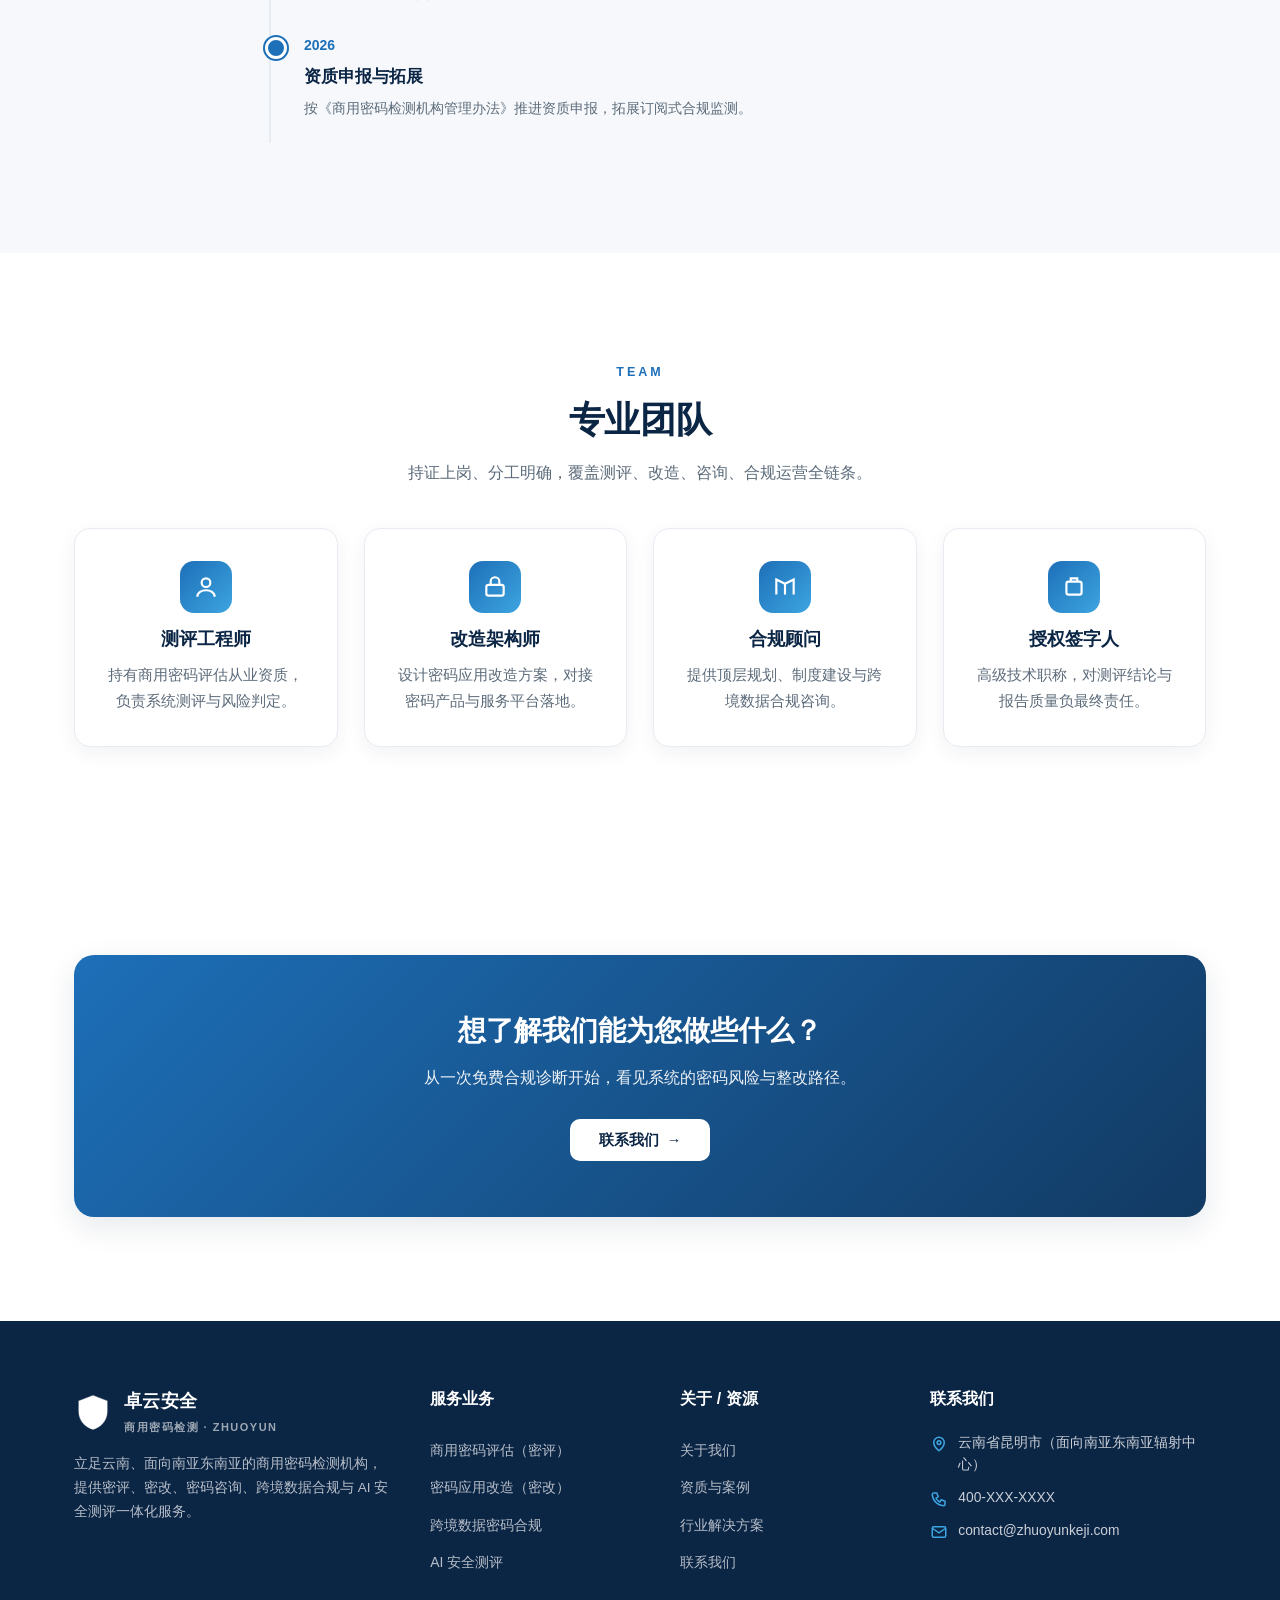
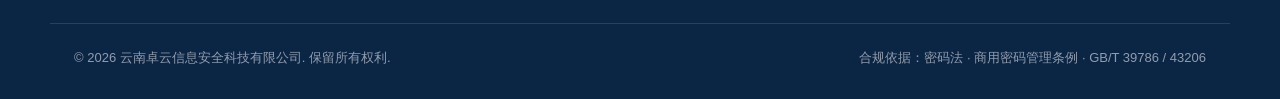
==== commit bf179524: "公司全称更新为云南卓云信息安全科技有限公司，品牌改为卓云安全" ====
--- a/about.html
+++ b/about.html
@@ -3,7 +3,7 @@
 <head>
 <meta charset="UTF-8">
 <meta name="viewport" content="width=device-width, initial-scale=1.0">
-<title>关于我们 — 云南省昆明市卓云信息科技有限公司</title>
+<title>关于我们 — 云南卓云信息安全科技有限公司</title>
 <meta name="description" content="卓云信息立足云南、面向南亚东南亚，是提供商用密码应用安全性评估、密码改造与跨境数据合规服务的专业检测机构。">
 <link rel="icon" type="image/svg+xml" href="assets/img/favicon.svg">
 <link rel="stylesheet" href="assets/css/style.css">
@@ -11,7 +11,7 @@
 <body>
 <header class="header">
   <div class="container nav">
-    <a href="index.html" class="brand"><img src="assets/img/logo.svg" alt="卓云信息" class="logo"><span>卓云信息<small>商用密码检测 · ZHUOYUN</small></span></a>
+    <a href="index.html" class="brand"><img src="assets/img/logo.svg" alt="卓云安全" class="logo"><span>卓云安全<small>商用密码检测 · ZHUOYUN</small></span></a>
     <nav class="nav-links">
       <a href="index.html">首页</a><a href="about.html">关于我们</a><a href="services.html">服务业务</a>
       <a href="solutions.html">解决方案</a><a href="cases.html">资质案例</a><a href="contact.html">联系我们</a>
@@ -23,7 +23,7 @@
 <div class="page-hero">
   <div class="container">
     <div class="breadcrumb"><a href="index.html">首页</a><span>/</span>关于我们</div>
-    <h1>关于卓云信息</h1>
+    <h1>关于卓云安全</h1>
     <p>以自主可控的密码技术，守护数字云南与面向南亚东南亚的数据可信流通。</p>
   </div>
 </div>
@@ -33,7 +33,7 @@
     <div class="reveal">
       <span class="eyebrow">WHO WE ARE</span>
       <h2 class="section-title">立足云南的<span class="accent">密码安全伙伴</span></h2>
-      <p class="section-sub">卓云信息是一家专注于商用密码应用安全性评估与密码应用改造的专业机构。我们深知西部与沿边地区密码合规能力的稀缺，因此以"补齐区域短板、服务两亚辐射"为使命，把一线城市的密评专业能力带到云南地州与跨境场景。</p>
+      <p class="section-sub">卓云安全是一家专注于商用密码应用安全性评估与密码应用改造的专业机构。我们深知西部与沿边地区密码合规能力的稀缺，因此以"补齐区域短板、服务两亚辐射"为使命，把一线城市的密评专业能力带到云南地州与跨境场景。</p>
       <ul class="feature-list" style="margin-top:20px">
         <li><span class="ck">✓</span><div><b>区域深耕</b><p>覆盖昆明主城与 16 州市，弥补本地密评机构覆盖不足。</p></div></li>
         <li><span class="ck">✓</span><div><b>跨境专长</b><p>面向南亚东南亚的跨境数据合规能力，是别处机构难以复制的护城河。</p></div></li>
@@ -83,12 +83,12 @@
 
 <footer class="footer">
   <div class="container footer-grid">
-    <div><div class="brand"><img src="assets/img/logo.svg" alt="卓云信息" class="logo" style="filter:brightness(0) invert(1)"><span>卓云信息<small>商用密码检测 · ZHUOYUN</small></span></div><p class="desc">立足云南、面向南亚东南亚的商用密码检测机构，提供密评、密改、密码咨询、跨境数据合规与 AI 安全测评一体化服务。</p></div>
+    <div><div class="brand"><img src="assets/img/logo.svg" alt="卓云安全" class="logo" style="filter:brightness(0) invert(1)"><span>卓云安全<small>商用密码检测 · ZHUOYUN</small></span></div><p class="desc">立足云南、面向南亚东南亚的商用密码检测机构，提供密评、密改、密码咨询、跨境数据合规与 AI 安全测评一体化服务。</p></div>
     <div><h5>服务业务</h5><a href="services.html">商用密码评估（密评）</a><a href="services.html">密码应用改造（密改）</a><a href="services.html">跨境数据密码合规</a><a href="services.html">AI 安全测评</a></div>
     <div><h5>关于 / 资源</h5><a href="about.html">关于我们</a><a href="cases.html">资质与案例</a><a href="solutions.html">行业解决方案</a><a href="contact.html">联系我们</a></div>
     <div><h5>联系我们</h5><div class="contact-line"><svg viewBox="0 0 24 24" fill="none" stroke-width="2"><path d="M12 21s-7-5.5-7-11a7 7 0 0 1 14 0c0 5.5-7 11-7 11z"/><circle cx="12" cy="10" r="2.5"/></svg><span>云南省昆明市（面向南亚东南亚辐射中心）</span></div><div class="contact-line"><svg viewBox="0 0 24 24" fill="none" stroke-width="2"><path d="M5 4h4l2 5-3 2a12 12 0 0 0 5 5l2-3 5 2v4a2 2 0 0 1-2 2A16 16 0 0 1 3 6a2 2 0 0 1 2-2z"/></svg><span>400-XXX-XXXX</span></div><div class="contact-line"><svg viewBox="0 0 24 24" fill="none" stroke-width="2"><rect x="3" y="5" width="18" height="14" rx="2"/><path d="M3 7l9 6 9-6"/></svg><span>contact@zhuoyunkeji.com</span></div></div>
   </div>
-  <div class="container footer-bottom"><span>© <span data-year>2026</span> 云南省昆明市卓云信息科技有限公司. 保留所有权利.</span><span>合规依据：密码法 · 商用密码管理条例 · GB/T 39786 / 43206</span></div>
+  <div class="container footer-bottom"><span>© <span data-year>2026</span> 云南卓云信息安全科技有限公司. 保留所有权利.</span><span>合规依据：密码法 · 商用密码管理条例 · GB/T 39786 / 43206</span></div>
 </footer>
 <div class="totop" aria-label="返回顶部"><svg viewBox="0 0 24 24" fill="none" stroke-width="2"><path d="M12 19V5M5 12l7-7 7 7"/></svg></div>
 <script src="assets/js/main.js"></script>
--- a/assets/css/style.css
+++ b/assets/css/style.css
@@ -1,5 +1,5 @@
 /* ============================================================
-   卓云信息 · 商用密码检测有限公司  —  全局样式（简洁大气 · 自包含 · 无外部依赖）
+   卓云安全 · 商用密码检测有限公司  —  全局样式（简洁大气 · 自包含 · 无外部依赖）
    设计：留白充足、单一蓝色强调、克制渐变、柔和阴影，符合主流商务站
    ============================================================ */
 :root{
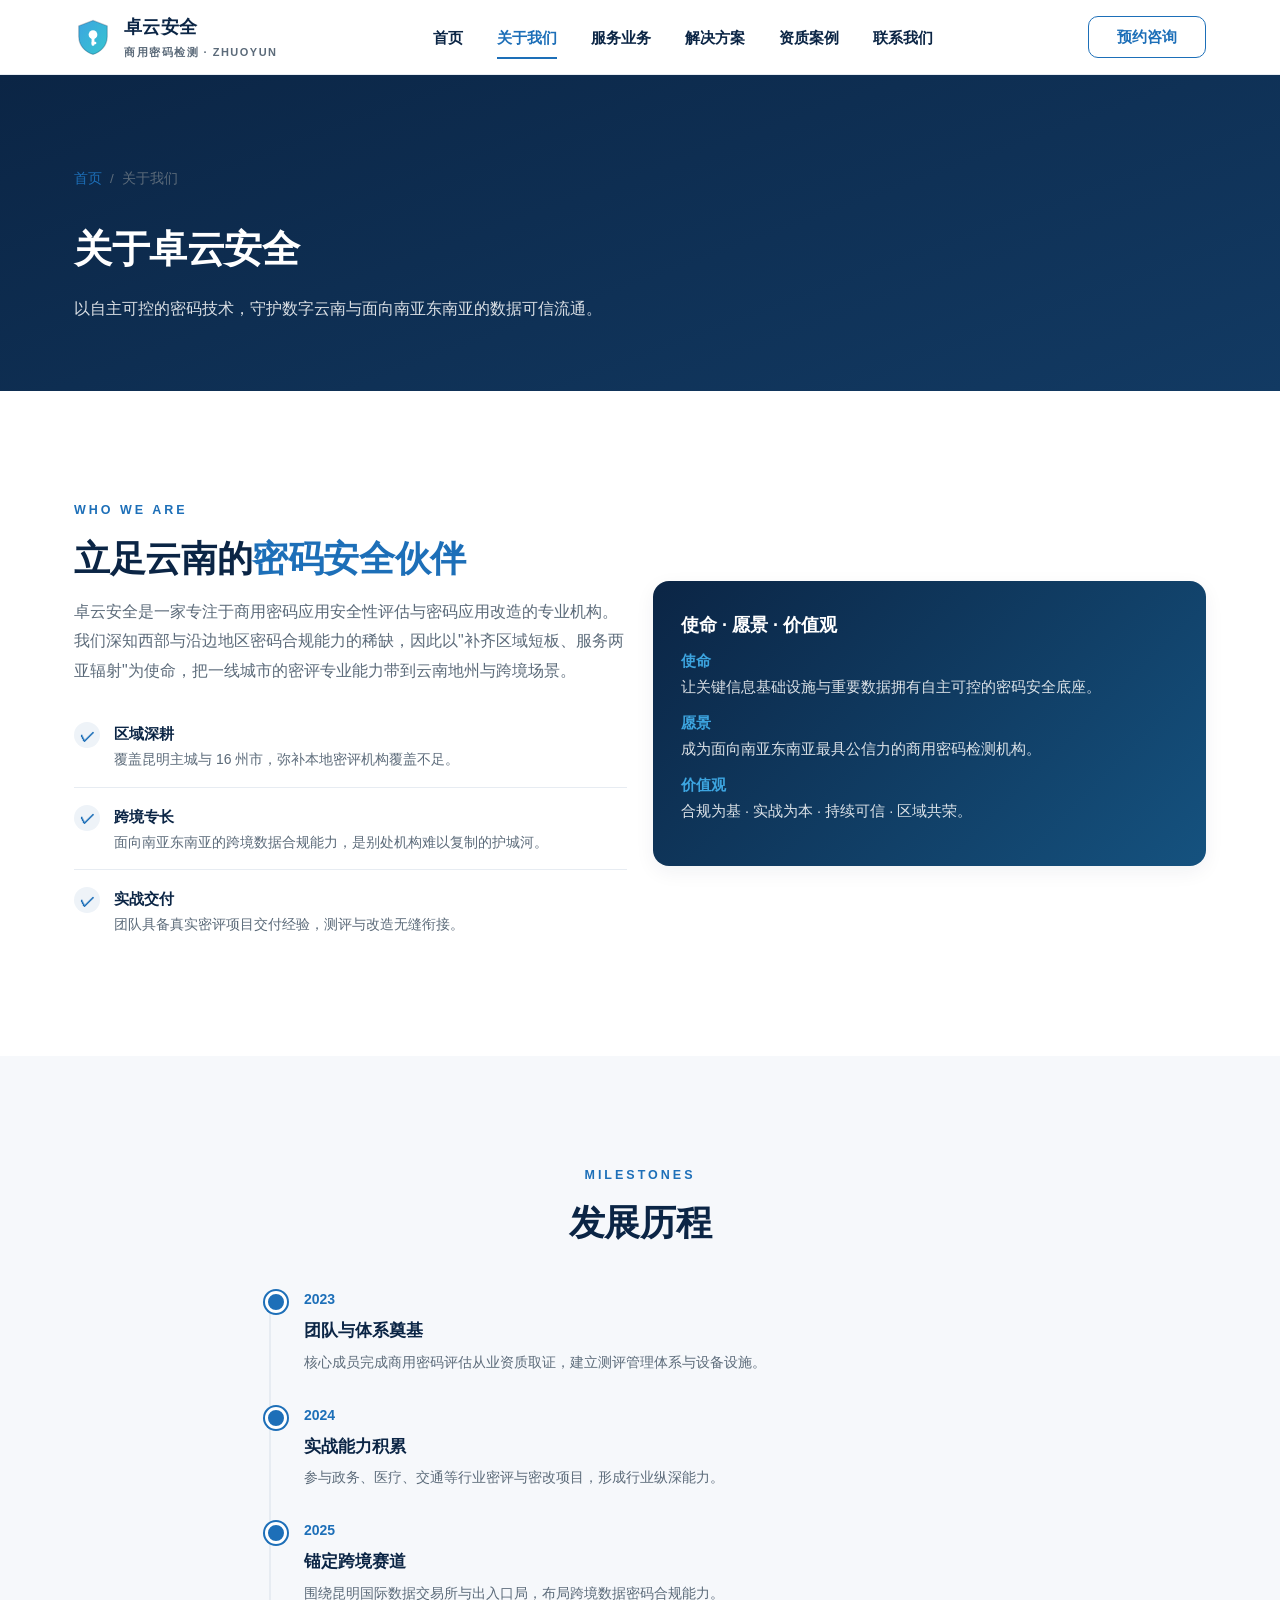
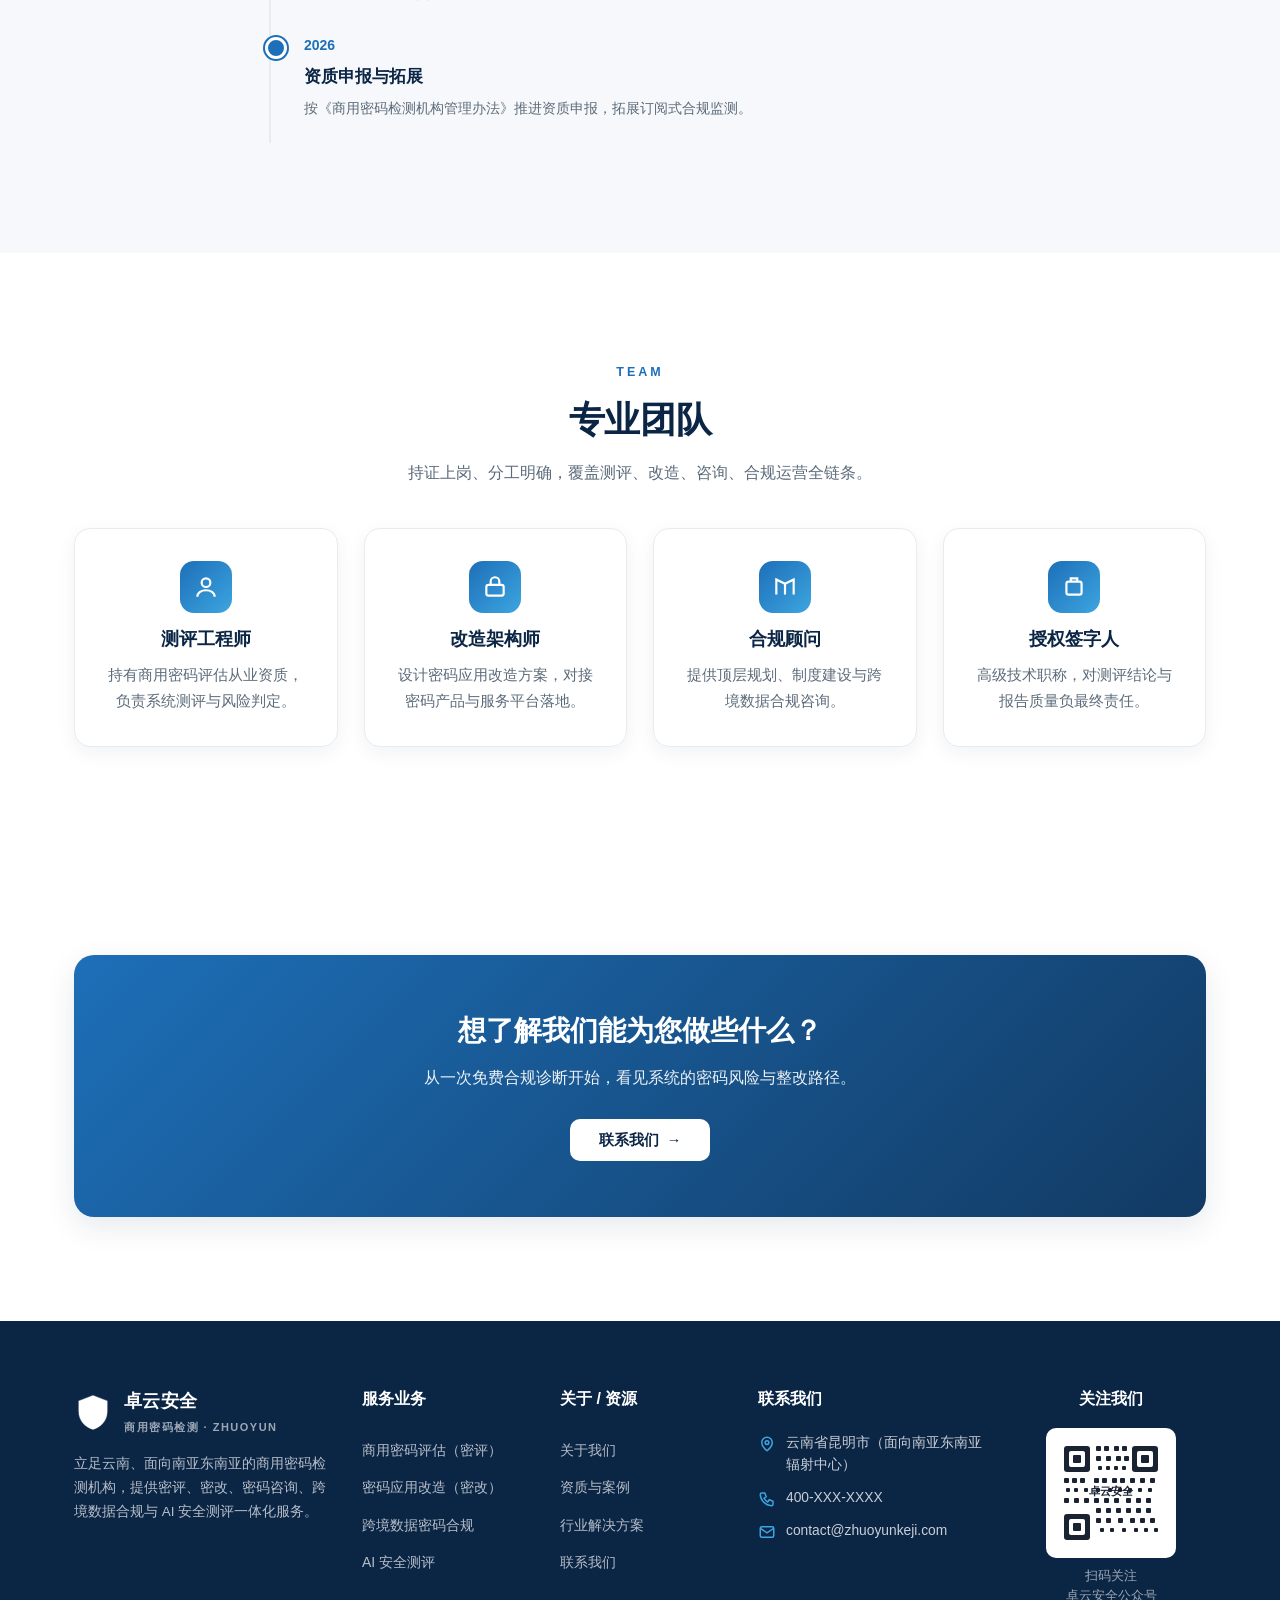
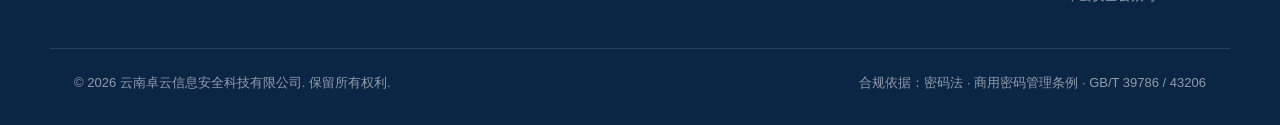
==== commit cc1f1d22: "footer添加公众号二维码占位区（全6页统一）" ====
--- a/about.html
+++ b/about.html
@@ -87,6 +87,7 @@
     <div><h5>服务业务</h5><a href="services.html">商用密码评估（密评）</a><a href="services.html">密码应用改造（密改）</a><a href="services.html">跨境数据密码合规</a><a href="services.html">AI 安全测评</a></div>
     <div><h5>关于 / 资源</h5><a href="about.html">关于我们</a><a href="cases.html">资质与案例</a><a href="solutions.html">行业解决方案</a><a href="contact.html">联系我们</a></div>
     <div><h5>联系我们</h5><div class="contact-line"><svg viewBox="0 0 24 24" fill="none" stroke-width="2"><path d="M12 21s-7-5.5-7-11a7 7 0 0 1 14 0c0 5.5-7 11-7 11z"/><circle cx="12" cy="10" r="2.5"/></svg><span>云南省昆明市（面向南亚东南亚辐射中心）</span></div><div class="contact-line"><svg viewBox="0 0 24 24" fill="none" stroke-width="2"><path d="M5 4h4l2 5-3 2a12 12 0 0 0 5 5l2-3 5 2v4a2 2 0 0 1-2 2A16 16 0 0 1 3 6a2 2 0 0 1 2-2z"/></svg><span>400-XXX-XXXX</span></div><div class="contact-line"><svg viewBox="0 0 24 24" fill="none" stroke-width="2"><rect x="3" y="5" width="18" height="14" rx="2"/><path d="M3 7l9 6 9-6"/></svg><span>contact@zhuoyunkeji.com</span></div></div>
+    <div class="footer-qr"><h5>关注我们</h5><div class="qr-box"><img src="assets/img/qr-placeholder.svg" alt="扫码关注公众号"></div><p>扫码关注<br>卓云安全公众号</p></div>
   </div>
   <div class="container footer-bottom"><span>© <span data-year>2026</span> 云南卓云信息安全科技有限公司. 保留所有权利.</span><span>合规依据：密码法 · 商用密码管理条例 · GB/T 39786 / 43206</span></div>
 </footer>
--- a/assets/css/style.css
+++ b/assets/css/style.css
@@ -170,7 +170,7 @@
 
 /* 页脚 */
 .footer{background:var(--navy);color:rgba(255,255,255,.78);padding:64px 0 30px}
-.footer-grid{display:grid;grid-template-columns:1.5fr 1fr 1fr 1.3fr;gap:38px}
+.footer-grid{display:grid;grid-template-columns:1.3fr .85fr .85fr 1.15fr .95fr;gap:28px}
 .footer h5{color:#fff;font-size:16px;margin-bottom:18px;font-weight:700}
 .footer a{color:rgba(255,255,255,.7);font-size:14px;display:block;padding:6px 0;transition:.2s}
 .footer a:hover{color:var(--sky);padding-left:4px}
@@ -180,6 +180,13 @@
 .footer .contact-line{display:flex;gap:10px;align-items:flex-start;font-size:13.8px;margin-bottom:11px;line-height:1.6}
 .footer .contact-line svg{width:18px;height:18px;stroke:var(--sky);flex:0 0 18px;margin-top:3px}
 .footer-bottom{border-top:1px solid rgba(255,255,255,.12);margin-top:42px;padding-top:22px;display:flex;justify-content:space-between;flex-wrap:wrap;gap:10px;font-size:13px;color:rgba(255,255,255,.55)}
+
+/* 页脚二维码 */
+.footer-qr{text-align:center}
+.footer-qr h5{margin-bottom:14px}
+.footer-qr .qr-box{background:#fff;border-radius:10px;padding:10px;width:130px;height:130px;margin:0 auto 8px;display:flex;align-items:center;justify-content:center}
+.footer-qr .qr-box img,.footer-qr .qr-box svg{width:110px;height:110px;border-radius:4px}
+.footer-qr p{font-size:12.5px;color:rgba(255,255,255,.6);line-height:1.6;margin:0}
 
 /* 面包屑 */
 .breadcrumb{padding:24px 0;color:var(--muted);font-size:13.5px}
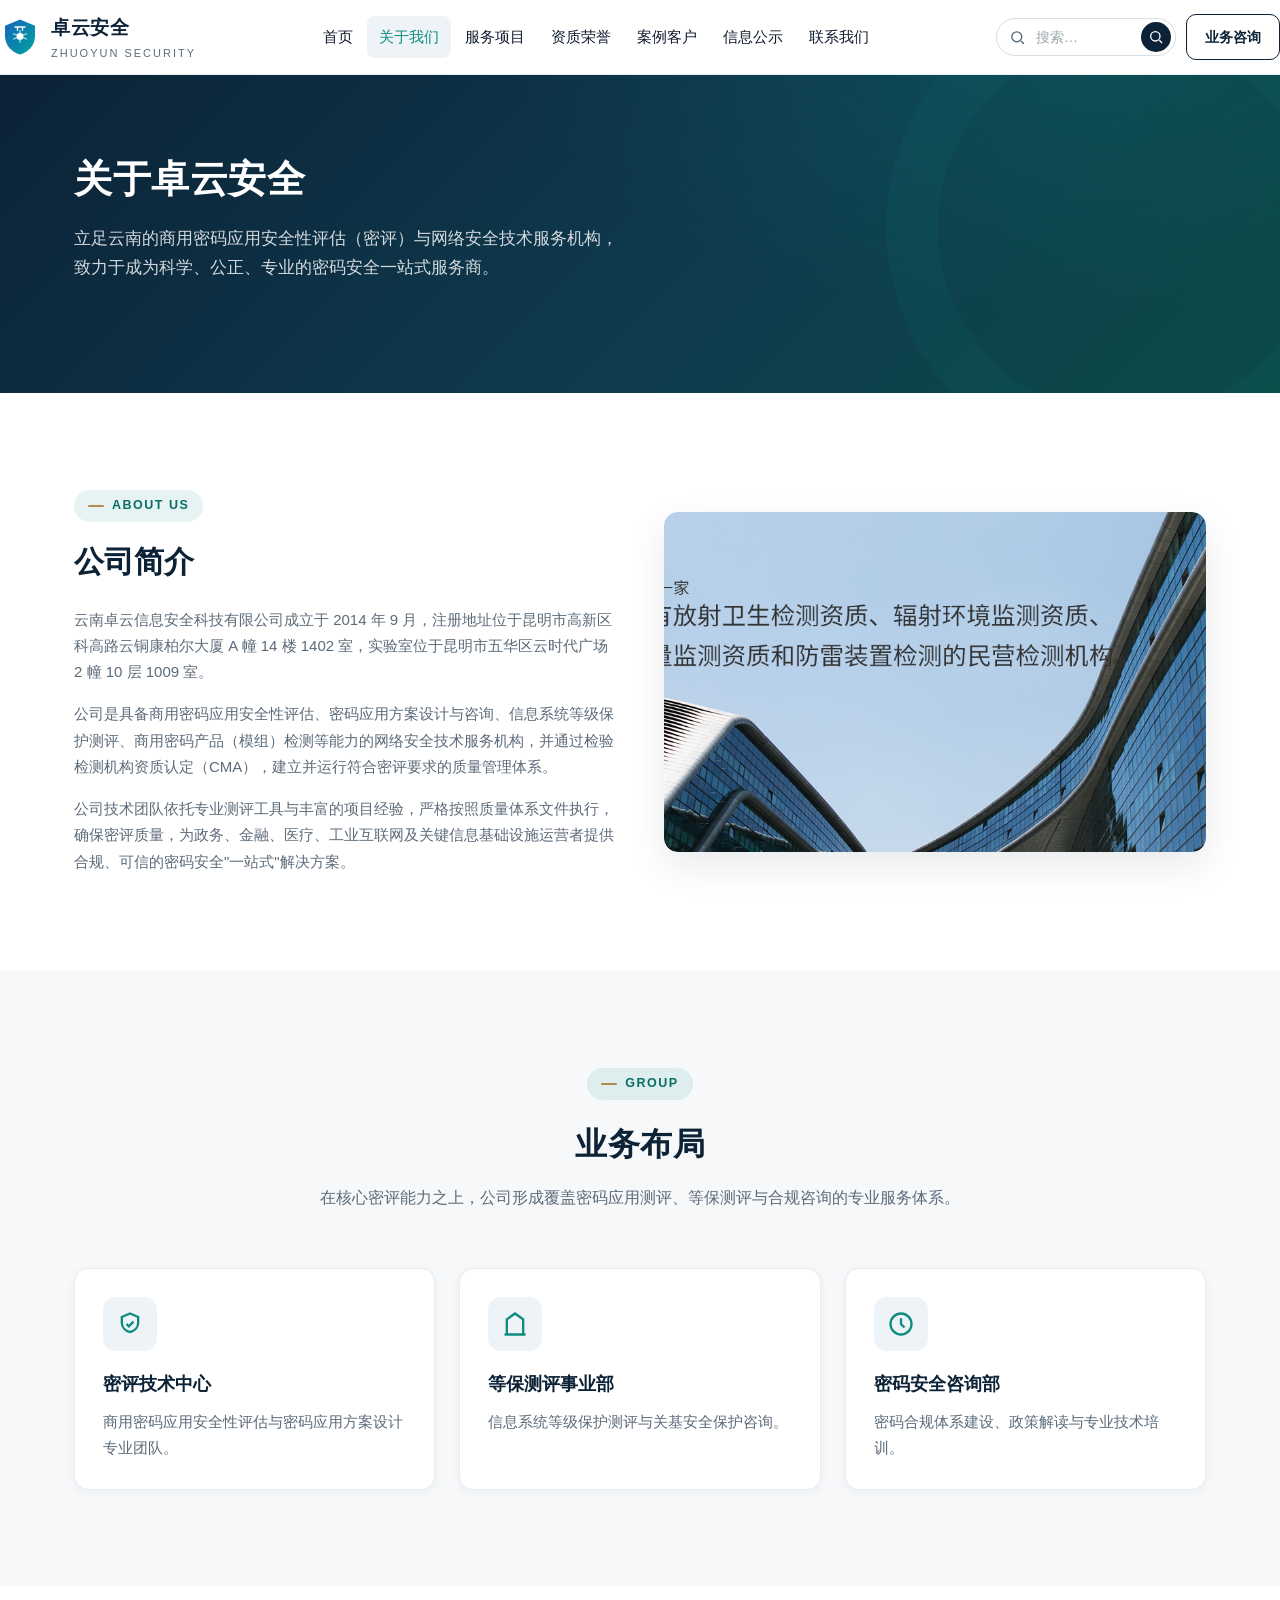
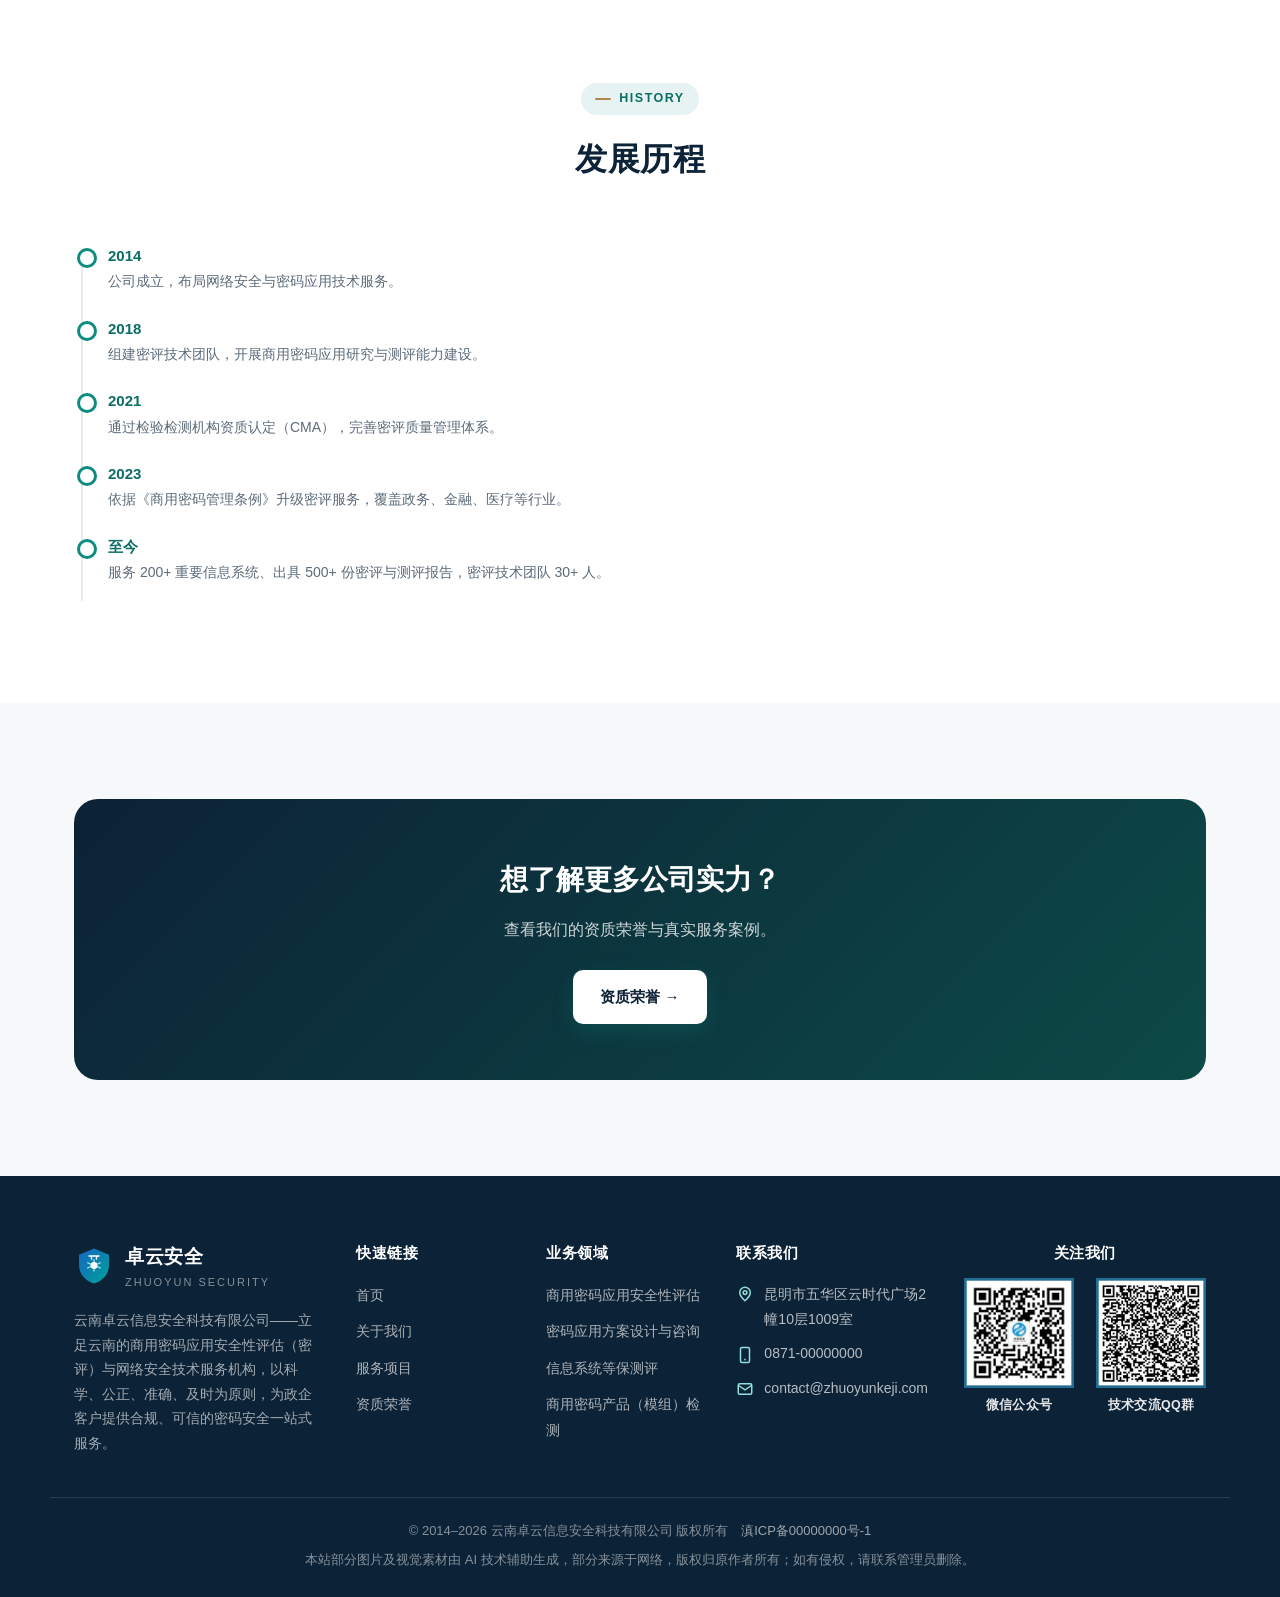
==== commit 76292f8b: "卓云官网：密评主题全站重建（10页+后台+搜索）" ====
--- a/about.html
+++ b/about.html
@@ -1,97 +1,111 @@
 <!DOCTYPE html>
 <html lang="zh-CN">
 <head>
-<meta charset="UTF-8">
-<meta name="viewport" content="width=device-width, initial-scale=1.0">
-<title>关于我们 — 云南卓云信息安全科技有限公司</title>
-<meta name="description" content="卓云信息立足云南、面向南亚东南亚，是提供商用密码应用安全性评估、密码改造与跨境数据合规服务的专业检测机构。">
-<link rel="icon" type="image/svg+xml" href="assets/img/favicon.svg">
+<meta charset="utf-8">
+<meta name="viewport" content="width=device-width,initial-scale=1">
+<title>关于我们 | 云南卓云信息安全科技有限公司</title>
+<meta name="description" content="云南卓云信息安全科技有限公司是立足云南的商用密码应用安全性评估（密评）与网络安全技术服务机构，提供密评、密码应用方案设计、等保测评与商用密码产品检测等服务。">
+<link rel="icon" href="assets/img/favicon.svg">
 <link rel="stylesheet" href="assets/css/style.css">
 </head>
 <body>
-<header class="header">
-  <div class="container nav">
-    <a href="index.html" class="brand"><img src="assets/img/logo.svg" alt="卓云安全" class="logo"><span>卓云安全<small>商用密码检测 · ZHUOYUN</small></span></a>
+<header class="nav">
+  <div class="wrap nav-inner">
+    <a class="brand" href="index.html"><img src="assets/img/logo.svg" alt="卓云安全"><span>卓云安全<small>ZHUOYUN SECURITY</small></span></a>
     <nav class="nav-links">
-      <a href="index.html">首页</a><a href="about.html">关于我们</a><a href="services.html">服务业务</a>
-      <a href="solutions.html">解决方案</a><a href="cases.html">资质案例</a><a href="contact.html">联系我们</a>
+      <a href="index.html">首页</a>
+      <a href="about.html">关于我们</a>
+      <a href="services.html">服务项目</a>
+      <a href="qualifications.html">资质荣誉</a>
+      <a href="cases.html">案例客户</a>
+            <a href="disclosure.html">信息公示</a>
+      <a href="contact.html">联系我们</a>
     </nav>
-    <div class="nav-cta"><a href="contact.html" class="btn btn-outline">预约咨询</a><button class="hamburger" aria-label="菜单"><span></span><span></span><span></span></button></div>
+    <div class="nav-cta"><form class="nav-search" action="search.html" method="get" role="search" onsubmit="var v=this.querySelector('input[name=q]').value.trim(); if(!v) return false; location.href='search.html?q='+encodeURIComponent(v); return false;">
+        <svg class="ns-ico" viewBox="0 0 24 24" aria-hidden="true"><circle cx="11" cy="11" r="7"/><path d="M21 21l-4-4"/></svg>
+        <input type="search" name="q" placeholder="搜索…" aria-label="站内搜索" autocomplete="off">
+        <button type="submit" class="ns-btn" aria-label="搜索"><svg viewBox="0 0 24 24" aria-hidden="true"><circle cx="11" cy="11" r="7"/><path d="M21 21l-4-4"/></svg></button>
+      </form>
+      <a class="btn btn-outline" href="contact.html">业务咨询</a><a class="ns-icon-m" href="search.html" aria-label="搜索"><svg viewBox="0 0 24 24"><circle cx="11" cy="11" r="7"/><path d="M21 21l-4-4"/></svg></a><button class="hamburger" aria-label="菜单"><span></span><span></span><span></span></button></div>
   </div>
 </header>
 
-<div class="page-hero">
-  <div class="container">
-    <div class="breadcrumb"><a href="index.html">首页</a><span>/</span>关于我们</div>
-    <h1>关于卓云安全</h1>
-    <p>以自主可控的密码技术，守护数字云南与面向南亚东南亚的数据可信流通。</p>
+<section class="hero" style="padding:80px 0">
+  <div class="wrap">
+    <h1 style="font-size:38px">关于卓云安全</h1>
+    <p class="lead">立足云南的商用密码应用安全性评估（密评）与网络安全技术服务机构，致力于成为科学、公正、专业的密码安全一站式服务商。</p>
   </div>
-</div>
+</section>
 
 <section class="section">
-  <div class="container grid grid-2" style="align-items:center">
+  <div class="wrap about-grid">
     <div class="reveal">
-      <span class="eyebrow">WHO WE ARE</span>
-      <h2 class="section-title">立足云南的<span class="accent">密码安全伙伴</span></h2>
-      <p class="section-sub">卓云安全是一家专注于商用密码应用安全性评估与密码应用改造的专业机构。我们深知西部与沿边地区密码合规能力的稀缺，因此以"补齐区域短板、服务两亚辐射"为使命，把一线城市的密评专业能力带到云南地州与跨境场景。</p>
-      <ul class="feature-list" style="margin-top:20px">
-        <li><span class="ck">✓</span><div><b>区域深耕</b><p>覆盖昆明主城与 16 州市，弥补本地密评机构覆盖不足。</p></div></li>
-        <li><span class="ck">✓</span><div><b>跨境专长</b><p>面向南亚东南亚的跨境数据合规能力，是别处机构难以复制的护城河。</p></div></li>
-        <li><span class="ck">✓</span><div><b>实战交付</b><p>团队具备真实密评项目交付经验，测评与改造无缝衔接。</p></div></li>
-      </ul>
+      <div class="sec-tag" style="margin-bottom:14px">ABOUT US</div>
+      <h2 style="font-size:30px;color:var(--navy);margin-bottom:18px">公司简介</h2>
+      <p style="color:var(--muted);margin-bottom:16px">云南卓云信息安全科技有限公司成立于 2014 年 9 月，注册地址位于昆明市高新区科高路云铜康柏尔大厦 A 幢 14 楼 1402 室，实验室位于昆明市五华区云时代广场 2 幢 10 层 1009 室。</p>
+      <p style="color:var(--muted);margin-bottom:16px">公司是具备商用密码应用安全性评估、密码应用方案设计与咨询、信息系统等级保护测评、商用密码产品（模组）检测等能力的网络安全技术服务机构，并通过检验检测机构资质认定（CMA），建立并运行符合密评要求的质量管理体系。</p>
+      <p style="color:var(--muted)">公司技术团队依托专业测评工具与丰富的项目经验，严格按照质量体系文件执行，确保密评质量，为政务、金融、医疗、工业互联网及关键信息基础设施运营者提供合规、可信的密码安全"一站式"解决方案。</p>
     </div>
-    <div class="reveal">
-      <div class="card" style="background:linear-gradient(135deg,#0B2545,#15527f);color:#fff;border:none">
-        <h3 style="color:#fff">使命 · 愿景 · 价值观</h3>
-        <p style="color:rgba(255,255,255,.85);margin:10px 0"><b style="color:var(--sky)">使命</b><br>让关键信息基础设施与重要数据拥有自主可控的密码安全底座。</p>
-        <p style="color:rgba(255,255,255,.85);margin:10px 0"><b style="color:var(--sky)">愿景</b><br>成为面向南亚东南亚最具公信力的商用密码检测机构。</p>
-        <p style="color:rgba(255,255,255,.85);margin:10px 0"><b style="color:var(--sky)">价值观</b><br>合规为基 · 实战为本 · 持续可信 · 区域共荣。</p>
-      </div>
+    <div class="reveal about-figure" style="background:linear-gradient(135deg,var(--bg-soft-2),#e3f3f2);min-height:340px;display:flex;align-items:center;justify-content:center;flex-direction:column;gap:10px;color:var(--teal-dk);text-align:center;border-radius:14px;overflow:hidden">
+      <img src="assets/img/legacy/z6.png" alt="卓云安全办公与实验室" style="width:100%;height:100%;object-fit:cover;min-height:340px" onerror="this.style.display='none'">
     </div>
   </div>
 </section>
 
-<section class="section bg-soft">
-  <div class="container">
-    <div class="center reveal"><span class="eyebrow">MILESTONES</span><h2 class="section-title">发展历程</h2></div>
-    <div class="timeline" style="max-width:760px;margin:40px auto 0">
-      <div class="tl-item reveal"><div class="yr">2023</div><h4>团队与体系奠基</h4><p>核心成员完成商用密码评估从业资质取证，建立测评管理体系与设备设施。</p></div>
-      <div class="tl-item reveal"><div class="yr">2024</div><h4>实战能力积累</h4><p>参与政务、医疗、交通等行业密评与密改项目，形成行业纵深能力。</p></div>
-      <div class="tl-item reveal"><div class="yr">2025</div><h4>锚定跨境赛道</h4><p>围绕昆明国际数据交易所与出入口局，布局跨境数据密码合规能力。</p></div>
-      <div class="tl-item reveal"><div class="yr">2026</div><h4>资质申报与拓展</h4><p>按《商用密码检测机构管理办法》推进资质申报，拓展订阅式合规监测。</p></div>
+<section class="section soft">
+  <div class="wrap">
+    <div class="sec-head reveal"><span class="sec-tag">GROUP</span><h2>业务布局</h2><p>在核心密评能力之上，公司形成覆盖密码应用测评、等保测评与合规咨询的专业服务体系。</p></div>
+    <div class="grid grid-3">
+      <div class="card reveal"><div class="ico"><svg viewBox="0 0 24 24"><path d="M12 3l7 3v5c0 4-3 7-7 8-4-1-7-4-7-8V6z"/><path d="M9 12l2 2 4-4"/></svg></div><h3>密评技术中心</h3><p>商用密码应用安全性评估与密码应用方案设计专业团队。</p></div>
+      <div class="card reveal"><div class="ico"><svg viewBox="0 0 24 24"><path d="M3 21h18M5 21V8l7-5 7 5v13"/></svg></div><h3>等保测评事业部</h3><p>信息系统等级保护测评与关基安全保护咨询。</p></div>
+      <div class="card reveal"><div class="ico"><svg viewBox="0 0 24 24"><circle cx="12" cy="12" r="9"/><path d="M12 7v5l3 3"/></svg></div><h3>密码安全咨询部</h3><p>密码合规体系建设、政策解读与专业技术培训。</p></div>
     </div>
   </div>
 </section>
 
 <section class="section">
-  <div class="container">
-    <div class="center reveal"><span class="eyebrow">TEAM</span><h2 class="section-title">专业团队</h2><p class="section-sub">持证上岗、分工明确，覆盖测评、改造、咨询、合规运营全链条。</p></div>
-    <div class="grid grid-4" style="margin-top:40px">
-      <div class="card reveal" style="text-align:center"><div class="ico" style="margin:0 auto 14px"><svg viewBox="0 0 24 24" fill="none" stroke-width="2"><circle cx="12" cy="8" r="4"/><path d="M4 21c0-4 4-6 8-6s8 2 8 6"/></svg></div><h3>测评工程师</h3><p>持有商用密码评估从业资质，负责系统测评与风险判定。</p></div>
-      <div class="card reveal" style="text-align:center"><div class="ico" style="margin:0 auto 14px"><svg viewBox="0 0 24 24" fill="none" stroke-width="2"><rect x="4" y="10" width="16" height="10" rx="2"/><path d="M8 10V7a4 4 0 0 1 8 0v3"/></svg></div><h3>改造架构师</h3><p>设计密码应用改造方案，对接密码产品与服务平台落地。</p></div>
-      <div class="card reveal" style="text-align:center"><div class="ico" style="margin:0 auto 14px"><svg viewBox="0 0 24 24" fill="none" stroke-width="2"><path d="M4 19V5l8 4 8-4v14"/><path d="M12 9v10"/></svg></div><h3>合规顾问</h3><p>提供顶层规划、制度建设与跨境数据合规咨询。</p></div>
-      <div class="card reveal" style="text-align:center"><div class="ico" style="margin:0 auto 14px"><svg viewBox="0 0 24 24" fill="none" stroke-width="2"><rect x="5" y="7" width="14" height="12" rx="2"/><path d="M9 7V4h6v3"/></svg></div><h3>授权签字人</h3><p>高级技术职称，对测评结论与报告质量负最终责任。</p></div>
-    </div>
+  <div class="wrap">
+    <div class="sec-head reveal"><span class="sec-tag">HISTORY</span><h2>发展历程</h2></div>
+    <ul class="timeline reveal">
+      <li><div class="yr">2014</div><div class="tx">公司成立，布局网络安全与密码应用技术服务。</div></li>
+      <li><div class="yr">2018</div><div class="tx">组建密评技术团队，开展商用密码应用研究与测评能力建设。</div></li>
+      <li><div class="yr">2021</div><div class="tx">通过检验检测机构资质认定（CMA），完善密评质量管理体系。</div></li>
+      <li><div class="yr">2023</div><div class="tx">依据《商用密码管理条例》升级密评服务，覆盖政务、金融、医疗等行业。</div></li>
+      <li><div class="yr">至今</div><div class="tx">服务 200+ 重要信息系统、出具 500+ 份密评与测评报告，密评技术团队 30+ 人。</div></li>
+    </ul>
   </div>
 </section>
 
-<section class="section">
-  <div class="container">
-    <div class="cta reveal"><h2>想了解我们能为您做些什么？</h2><p>从一次免费合规诊断开始，看见系统的密码风险与整改路径。</p><a href="contact.html" class="btn btn-primary" style="background:#fff;color:var(--navy)">联系我们 <span class="arrow">→</span></a></div>
-  </div>
+<section class="section soft">
+  <div class="wrap"><div class="cta reveal"><h2>想了解更多公司实力？</h2><p>查看我们的资质荣誉与真实服务案例。</p><a class="btn btn-primary" href="qualifications.html">资质荣誉 →</a></div></div>
 </section>
 
 <footer class="footer">
-  <div class="container footer-grid">
-    <div><div class="brand"><img src="assets/img/logo.svg" alt="卓云安全" class="logo" style="filter:brightness(0) invert(1)"><span>卓云安全<small>商用密码检测 · ZHUOYUN</small></span></div><p class="desc">立足云南、面向南亚东南亚的商用密码检测机构，提供密评、密改、密码咨询、跨境数据合规与 AI 安全测评一体化服务。</p></div>
-    <div><h5>服务业务</h5><a href="services.html">商用密码评估（密评）</a><a href="services.html">密码应用改造（密改）</a><a href="services.html">跨境数据密码合规</a><a href="services.html">AI 安全测评</a></div>
-    <div><h5>关于 / 资源</h5><a href="about.html">关于我们</a><a href="cases.html">资质与案例</a><a href="solutions.html">行业解决方案</a><a href="contact.html">联系我们</a></div>
-    <div><h5>联系我们</h5><div class="contact-line"><svg viewBox="0 0 24 24" fill="none" stroke-width="2"><path d="M12 21s-7-5.5-7-11a7 7 0 0 1 14 0c0 5.5-7 11-7 11z"/><circle cx="12" cy="10" r="2.5"/></svg><span>云南省昆明市（面向南亚东南亚辐射中心）</span></div><div class="contact-line"><svg viewBox="0 0 24 24" fill="none" stroke-width="2"><path d="M5 4h4l2 5-3 2a12 12 0 0 0 5 5l2-3 5 2v4a2 2 0 0 1-2 2A16 16 0 0 1 3 6a2 2 0 0 1 2-2z"/></svg><span>400-XXX-XXXX</span></div><div class="contact-line"><svg viewBox="0 0 24 24" fill="none" stroke-width="2"><rect x="3" y="5" width="18" height="14" rx="2"/><path d="M3 7l9 6 9-6"/></svg><span>contact@zhuoyunkeji.com</span></div></div>
-    <div class="footer-qr"><h5>关注我们</h5><div class="qr-box"><img src="assets/img/qr-placeholder.svg" alt="扫码关注公众号"></div><p>扫码关注<br>卓云安全公众号</p></div>
+  <div class="wrap footer-grid">
+    <div><div class="brand"><img src="assets/img/logo.svg" alt="卓云安全" style="width:40px;height:40px"><span>卓云安全<small>ZHUOYUN SECURITY</small></span></div><p class="desc">云南卓云信息安全科技有限公司——立足云南的商用密码应用安全性评估（密评）与网络安全技术服务机构，以科学、公正、准确、及时为原则，为政企客户提供合规、可信的密码安全一站式服务。</p></div>
+    <div><h5>快速链接</h5><ul><li><a href="index.html">首页</a></li><li><a href="about.html">关于我们</a></li><li><a href="services.html">服务项目</a></li><li><a href="qualifications.html">资质荣誉</a></li></ul></div>
+    <div><h5>业务领域</h5><ul><li><a href="services.html#crypto-eval">商用密码应用安全性评估</a></li><li><a href="services.html#crypto-design">密码应用方案设计与咨询</a></li><li><a href="services.html#dengbao">信息系统等保测评</a></li><li><a href="services.html#product-test">商用密码产品（模组）检测</a></li></ul></div>
+    <div><h5>联系我们</h5><div class="contact-line" style="display:flex;gap:10px;align-items:flex-start;margin-bottom:10px"><svg viewBox="0 0 24 24" fill="none" stroke-width="2" style="width:18px;height:18px;stroke:#8fe0d8;flex:0 0 18px;margin-top:3px"><path d="M12 21s-7-6-7-11a7 7 0 0 1 14 0c0 5-7 11-7 11z"/><circle cx="12" cy="10" r="2.5"/></svg><span style="font-size:14px;color:rgba(255,255,255,.7)">昆明市五华区云时代广场2幢10层1009室</span></div><div class="contact-line" style="display:flex;gap:10px;align-items:center;margin-bottom:10px"><svg viewBox="0 0 24 24" fill="none" stroke-width="2" style="width:18px;height:18px;stroke:#8fe0d8;flex:0 0 18px"><rect x="6" y="2" width="12" height="20" rx="2"/><path d="M11 18h2"/></svg><span style="font-size:14px;color:rgba(255,255,255,.7)">0871-00000000</span></div><div class="contact-line" style="display:flex;gap:10px;align-items:center"><svg viewBox="0 0 24 24" fill="none" stroke-width="2" style="width:18px;height:18px;stroke:#8fe0d8;flex:0 0 18px"><rect x="3" y="5" width="18" height="14" rx="2"/><path d="M3 7l9 6 9-6"/></svg><span style="font-size:14px;color:rgba(255,255,255,.7)">contact@zhuoyunkeji.com</span></div></div>
+    <div class="footer-qr"><h5>关注我们</h5><div class="qr-duo"><div class="qr-single"><img src="assets/img/wechat-qr.png" alt="微信公众号"><span>微信公众号</span></div><div class="qr-single"><img src="assets/img/qq-group-qr.png" alt="技术交流QQ群"><span>技术交流QQ群</span></div></div></div>
   </div>
-  <div class="container footer-bottom"><span>© <span data-year>2026</span> 云南卓云信息安全科技有限公司. 保留所有权利.</span><span>合规依据：密码法 · 商用密码管理条例 · GB/T 39786 / 43206</span></div>
+  <div class="wrap footer-bottom">
+    <p>© 2014–2026 云南卓云信息安全科技有限公司 版权所有　<a href="https://beian.miit.gov.cn/" target="_blank" rel="noopener">滇ICP备00000000号-1</a></p>
+    <p>本站部分图片及视觉素材由 AI 技术辅助生成，部分来源于网络，版权归原作者所有；如有侵权，请联系管理员删除。</p>
+  </div>
 </footer>
-<div class="totop" aria-label="返回顶部"><svg viewBox="0 0 24 24" fill="none" stroke-width="2"><path d="M12 19V5M5 12l7-7 7 7"/></svg></div>
+<div class="totop" aria-label="返回顶部"><svg viewBox="0 0 24 24"><path d="M12 19V5M5 12l7-7 7 7"/></svg></div>
+
+<div class="modal-overlay" id="modalOverlay" aria-hidden="true">
+  <div class="modal-dialog" role="dialog" aria-modal="true" aria-labelledby="modalTitle">
+    <div class="modal-head">
+      <span class="m-tag" id="modalTag"></span>
+      <h3 id="modalTitle"></h3>
+      <button class="modal-close" id="modalClose" aria-label="关闭"><svg viewBox="0 0 24 24"><path d="M6 6l12 12M18 6L6 18"/></svg></button>
+    </div>
+    <div class="modal-body" id="modalBody"></div>
+  </div>
+</div>
+
 <script src="assets/js/main.js"></script>
 </body>
 </html>
--- a/assets/css/style.css
+++ b/assets/css/style.css
@@ -1,239 +1,681 @@
-/* ============================================================
-   卓云安全 · 商用密码检测有限公司  —  全局样式（简洁大气 · 自包含 · 无外部依赖）
-   设计：留白充足、单一蓝色强调、克制渐变、柔和阴影，符合主流商务站
-   ============================================================ */
+/* ===== 卓云安全 ZHUOYUN · 高端简约设计系统 ===== */
 :root{
-  --navy:#0B2545;          /* 深海军蓝（主色 / 深色块） */
-  --navy-2:#123a63;
-  --blue:#1D6FB8;          /* 商务蓝（主强调） */
-  --blue-d:#155a96;
-  --sky:#3DA5E0;           /* 天蓝（保留：hero 图 / 强调点） */
-  --cyan:#36C5D0;          /* 科技青（保留：hero 图） */
-  --ink:#16202E;           /* 正文 */
-  --muted:#5C6B7A;         /* 次要文字 */
-  --line:#E7ECF2;          /* 描边 */
-  --bg:#FFFFFF;            /* 页面底色（白） */
-  --bg-soft:#F6F8FB;       /* 浅块 */
-  --bg-soft-2:#EEF3F8;
-  --white:#FFFFFF;
-  --radius:16px;
-  --shadow:0 6px 20px rgba(11,37,69,.06);
-  --shadow-md:0 10px 30px rgba(11,37,69,.10);
-  --shadow-lg:0 22px 50px rgba(11,37,69,.16);
+  --ink:#0F1B2D;            /* 主文字 深墨蓝 */
+  --navy:#0C2236;           /* 深色区块 */
+  --navy-2:#13314B;
+  --accent:#0E8C7F;         /* 克制青绿（功能主色） */
+  --accent-dk:#0A6E64;
+  --gold:#B0894E;           /* 低调金（奢华点缀，极少量使用） */
+  --bg:#ffffff;
+  --bg-soft:#F6F8FA;
+  --bg-soft-2:#EEF3F7;
+  --muted:#5C6B7A;
+  --line:#E7ECF1;
+  --line-strong:#D6DEE6;
+  --shadow-sm:0 2px 10px rgba(15,27,45,.05);
+  --shadow-md:0 14px 38px rgba(15,27,45,.09);
+  --shadow-lg:0 26px 64px rgba(15,27,45,.16);
+  --ease:cubic-bezier(.22,.61,.36,1);
   --maxw:1180px;
-  --ease:cubic-bezier(.2,.7,.2,1);
+  --radius:14px;
 }
 *{margin:0;padding:0;box-sizing:border-box}
 html{scroll-behavior:smooth}
 body{
-  font-family:"Microsoft YaHei","微软雅黑","PingFang SC","Hiragino Sans GB","Segoe UI",sans-serif;
-  color:var(--ink);background:var(--bg);line-height:1.8;font-size:15px;
-  -webkit-font-smoothing:antialiased;text-rendering:optimizeLegibility;
+  font-family:"Microsoft YaHei","PingFang SC","Hiragino Sans GB",-apple-system,BlinkMacSystemFont,"Segoe UI",Roboto,Helvetica,Arial,sans-serif;
+  color:var(--ink);background:var(--bg);line-height:1.75;font-size:15px;-webkit-font-smoothing:antialiased;
 }
 a{color:inherit;text-decoration:none}
-img,svg{max-width:100%;display:block}
-ul{list-style:none}
-.container{max-width:var(--maxw);margin:0 auto;padding:0 24px}
-.section{padding:104px 0}
-.section.tight{padding:72px 0}
-.bg-soft{background:var(--bg-soft)}
-.bg-navy{background:linear-gradient(135deg,var(--navy) 0%,var(--navy-2) 100%);color:#fff}
-
-/* ---------- 文字工具 ---------- */
-.eyebrow{display:inline-block;color:var(--blue);font-weight:700;letter-spacing:3px;font-size:12.5px;margin-bottom:14px;text-transform:uppercase}
-.section-title{font-size:clamp(26px,3.4vw,36px);font-weight:800;color:var(--navy);line-height:1.3;letter-spacing:-.01em}
-.section-title .accent{color:var(--blue)}
-.section-sub{color:var(--muted);margin-top:14px;max-width:720px;font-size:16px;line-height:1.85}
-.center{text-align:center}
-.center .section-sub{margin-left:auto;margin-right:auto}
-
-/* ---------- 按钮 ---------- */
-.btn{display:inline-flex;align-items:center;gap:8px;padding:13px 28px;border-radius:10px;font-weight:700;font-size:14.5px;cursor:pointer;border:1.5px solid transparent;transition:.25s var(--ease);white-space:nowrap;line-height:1}
-.btn-primary{background:var(--blue);color:#fff}
-.btn-primary:hover{background:var(--blue-d);transform:translateY(-2px);box-shadow:0 12px 26px rgba(29,111,184,.30)}
-.btn-ghost{border-color:rgba(255,255,255,.55);color:#fff}
-.btn-ghost:hover{background:rgba(255,255,255,.12);border-color:#fff}
-.btn-outline{background:#fff;border-color:var(--blue);color:var(--blue)}
-.btn-outline:hover{background:var(--blue);color:#fff}
-.btn .arrow{transition:.25s var(--ease)}
-.btn:hover .arrow{transform:translateX(4px)}
-
-/* ---------- 顶部导航 ---------- */
-.header{position:sticky;top:0;z-index:100;background:rgba(255,255,255,.86);backdrop-filter:saturate(160%) blur(12px);border-bottom:1px solid var(--line)}
-.nav{display:flex;align-items:center;justify-content:space-between;height:74px}
-.brand{display:flex;align-items:center;gap:12px;font-weight:800;color:var(--navy);font-size:18px;letter-spacing:.02em}
-.brand .logo{width:38px;height:38px}
-.brand small{display:block;font-size:11px;font-weight:600;color:var(--muted);letter-spacing:1.5px}
-.nav-links{display:flex;gap:34px;align-items:center}
-.nav-links a{font-weight:600;color:var(--navy);font-size:15px;position:relative;padding:8px 0;transition:color .2s}
-.nav-links a::after{content:"";position:absolute;left:0;bottom:0;height:2px;width:0;background:var(--blue);transition:.25s var(--ease)}
-.nav-links a:hover,.nav-links a.active{color:var(--blue)}
-.nav-links a:hover::after,.nav-links a.active::after{width:100%}
-.nav-cta{display:flex;align-items:center;gap:14px}
-.hamburger{display:none;flex-direction:column;gap:5px;cursor:pointer;background:none;border:none;padding:8px}
-.hamburger span{width:24px;height:2.5px;background:var(--navy);border-radius:2px;transition:.3s var(--ease)}
-
-/* ---------- Hero ---------- */
-.hero{position:relative;overflow:hidden;background:linear-gradient(160deg,#0B2545 0%,#103457 55%,#15466f 100%);color:#fff;padding:112px 0 120px}
-.hero::before{content:"";position:absolute;inset:0;background-image:radial-gradient(circle at 18% 22%,rgba(61,165,224,.20),transparent 42%),radial-gradient(circle at 86% 78%,rgba(54,197,208,.14),transparent 44%);opacity:.85}
-.hero-grid{position:relative;display:grid;grid-template-columns:1.08fr .92fr;gap:56px;align-items:center}
-.hero h1{font-size:clamp(34px,4.6vw,52px);line-height:1.18;font-weight:800;letter-spacing:-.02em;margin-bottom:22px}
-.hero h1 .hl{color:var(--sky)}
-.hero p.lead{font-size:17px;color:rgba(255,255,255,.86);max-width:560px;margin-bottom:32px;line-height:1.9}
-.hero-actions{display:flex;gap:16px;flex-wrap:wrap}
-.hero-badges{display:flex;gap:14px;margin-top:40px;flex-wrap:wrap}
-.hero-badges .b{background:rgba(255,255,255,.07);border:1px solid rgba(255,255,255,.16);border-radius:12px;padding:14px 20px;backdrop-filter:blur(4px)}
-.hero-badges .b b{display:block;font-size:21px;color:#fff;letter-spacing:.01em}
-.hero-badges .b span{font-size:12.5px;color:rgba(255,255,255,.72)}
-.hero-art{position:relative}
-.hero-art svg{width:100%;height:auto;filter:drop-shadow(0 22px 44px rgba(0,0,0,.35))}
-
-/* 信任条 */
-.trustbar{background:#fff;border-bottom:1px solid var(--line)}
-.trustbar .container{display:flex;align-items:center;gap:40px;padding:22px 24px;flex-wrap:wrap;justify-content:center}
-.trustbar span{color:var(--muted);font-size:13.5px;font-weight:600;letter-spacing:.5px}
-
-/* ---------- 卡片栅格 ---------- */
-.grid{display:grid;gap:26px}
+img{max-width:100%;display:block}
+.wrap{max-width:var(--maxw);margin:0 auto;padding:0 24px}
+section{scroll-margin-top:80px}
+
+/* ===== 按钮 ===== */
+.btn{display:inline-flex;align-items:center;gap:8px;padding:13px 26px;border-radius:10px;font-weight:600;font-size:15px;transition:.25s var(--ease);cursor:pointer;border:1.5px solid transparent}
+.btn-primary{background:var(--accent);color:#fff;box-shadow:0 8px 20px rgba(14,140,127,.22)}
+.btn-primary:hover{transform:translateY(-2px);box-shadow:0 12px 28px rgba(14,140,127,.30);background:var(--accent-dk)}
+.btn-outline{border-color:var(--navy);color:var(--navy);background:#fff}
+.btn-outline:hover{background:var(--navy);color:#fff}
+.btn-sm{padding:5px 10px;font-size:12px;border-radius:6px;white-space:nowrap;gap:4px}
+.btn-ghost{color:var(--accent)}
+.btn-ghost:hover{gap:12px}
+
+/* ===== 顶部导航 ===== */
+.nav{position:sticky;top:0;z-index:50;background:rgba(255,255,255,.88);backdrop-filter:saturate(180%) blur(12px);border-bottom:1px solid var(--line)}
+.nav > .wrap{max-width:none;padding:0}
+.nav-inner{display:flex;align-items:center;justify-content:space-between;height:74px;gap:6px;padding:0 44px 0 16px}
+.brand{display:flex;align-items:center;gap:11px;font-weight:800;font-size:19px;color:var(--navy);letter-spacing:.5px;flex-shrink:0}
+.brand img{width:40px;height:40px}
+.brand small{display:block;font-size:11px;font-weight:500;color:var(--muted);letter-spacing:2px}
+.nav-links{display:flex;align-items:center;justify-content:center;gap:2px;margin:0 auto;flex:1}
+.nav-links a{padding:8px 12px;border-radius:8px;font-size:15px;color:var(--ink);font-weight:500;transition:.2s;white-space:nowrap}
+.nav-links a:hover,.nav-links a.active{color:var(--accent);background:var(--bg-soft-2)}
+.nav-cta{display:flex;align-items:center;gap:10px;margin-left:0;flex-shrink:0}
+.nav-cta .btn-outline{padding:10px 18px;font-size:14px;white-space:nowrap}
+.hamburger{display:none;flex-direction:column;gap:5px;background:none;border:0;cursor:pointer;padding:8px}
+.hamburger span{width:24px;height:2.5px;background:var(--navy);border-radius:2px;transition:.3s}
+
+/* ===== Hero（精致化） ===== */
+.hero{position:relative;background:
+    radial-gradient(900px 480px at 82% -15%,rgba(14,140,127,.20),transparent 60%),
+    linear-gradient(135deg,var(--navy) 0%,#0E3A4E 55%,#0C4A47 100%);
+  color:#fff;overflow:hidden;padding:104px 0 112px}
+.hero::after{content:"";position:absolute;right:-90px;top:-90px;width:380px;height:380px;border:52px solid rgba(14,140,127,.08);border-radius:50%}
+.hero-grid{display:grid;grid-template-columns:1.15fr .85fr;gap:52px;align-items:center;position:relative;z-index:2}
+.hero h1{font-size:44px;line-height:1.28;font-weight:800;letter-spacing:.5px;margin-bottom:20px}
+.hero h1 .accent-bar{display:block;width:54px;height:3px;background:var(--gold);border-radius:2px;margin-bottom:22px}
+.hero h1 .hl{background:linear-gradient(90deg,#6FD8CD,#8FC4EE);-webkit-background-clip:text;background-clip:text;color:transparent}
+.hero p.lead{font-size:17px;color:rgba(255,255,255,.82);max-width:560px;margin-bottom:30px}
+.hero-tags{display:flex;flex-wrap:wrap;gap:10px;margin-bottom:34px}
+.hero-tags span{background:rgba(255,255,255,.08);border:1px solid rgba(255,255,255,.16);padding:7px 15px;border-radius:30px;font-size:13.5px;color:rgba(255,255,255,.9)}
+.hero-cta{display:flex;gap:14px;flex-wrap:wrap}
+.hero-cta .btn-primary{background:#fff;color:var(--navy)}
+.hero-cta .btn-primary:hover{background:#EAF6F4}
+.hero-cta .btn-outline{border-color:rgba(255,255,255,.55);color:#fff;background:rgba(255,255,255,.10)}
+.hero-cta .btn-outline:hover{background:rgba(255,255,255,.18);border-color:#fff}
+.hero-card{background:rgba(255,255,255,.05);border:1px solid rgba(255,255,255,.14);border-radius:20px;padding:30px;backdrop-filter:blur(6px)}
+.hero-card h3{font-size:15px;color:#8FD8CE;margin-bottom:18px;letter-spacing:1px}
+.hero-card .row{display:flex;justify-content:space-between;align-items:center;padding:13px 0;border-bottom:1px dashed rgba(255,255,255,.14);font-size:14.5px;color:rgba(255,255,255,.9)}
+.hero-card .row:last-child{border-bottom:0}
+.hero-card .row b{color:#fff;font-size:16px}
+
+/* ===== 区块通用 ===== */
+.section{padding:96px 0}
+.section.soft{background:var(--bg-soft)}
+.sec-head{text-align:center;max-width:720px;margin:0 auto 56px}
+.sec-tag{display:inline-flex;align-items:center;gap:8px;color:var(--accent-dk);background:rgba(14,140,127,.10);padding:5px 14px;border-radius:30px;font-size:12.5px;font-weight:700;letter-spacing:1.5px;margin-bottom:16px}
+.sec-tag::before{content:"";width:16px;height:2px;background:var(--gold);border-radius:2px}
+.sec-head h2{font-size:32px;color:var(--navy);font-weight:800;margin-bottom:12px;letter-spacing:.5px}
+.sec-head p{color:var(--muted);font-size:16px}
+
+/* ===== 栅格 ===== */
+.grid{display:grid;gap:24px}
+.grid-2{grid-template-columns:repeat(2,1fr)}
 .grid-3{grid-template-columns:repeat(3,1fr)}
-.grid-2{grid-template-columns:repeat(2,1fr)}
 .grid-4{grid-template-columns:repeat(4,1fr)}
-.card{background:#fff;border:1px solid var(--line);border-radius:var(--radius);padding:32px 28px;box-shadow:var(--shadow);transition:.28s var(--ease)}
-.card:hover{transform:translateY(-6px);box-shadow:var(--shadow-md);border-color:rgba(29,111,184,.35)}
-.card .ico{width:52px;height:52px;border-radius:14px;background:linear-gradient(135deg,var(--blue),var(--sky));display:flex;align-items:center;justify-content:center;margin-bottom:20px}
-.card .ico svg{width:26px;height:26px;stroke:#fff}
-.card h3{font-size:18px;color:var(--navy);margin-bottom:10px;line-height:1.4}
-.card p{color:var(--muted);font-size:14.5px;line-height:1.8}
-.card .link{display:inline-block;margin-top:14px;color:var(--blue);font-weight:700;font-size:14px}
-.card .link:hover{color:var(--blue-d)}
-
-/* 步骤 */
-.steps{counter-reset:s}
-.step{display:flex;gap:18px;align-items:flex-start;padding:24px 0;border-bottom:1px solid var(--line)}
-.step:last-child{border-bottom:none}
-.step .num{counter-increment:s;flex:0 0 44px;width:44px;height:44px;border-radius:50%;background:var(--navy);color:#fff;display:flex;align-items:center;justify-content:center;font-weight:800;font-size:17px}
-.step .num::before{content:counter(s)}
-.step h4{font-size:16.5px;color:var(--navy);margin-bottom:5px}
-.step p{color:var(--muted);font-size:14px;line-height:1.75}
-
-/* 数据条 */
-.stats{display:grid;grid-template-columns:repeat(4,1fr);gap:26px;text-align:center}
-.stats .s b{font-size:clamp(30px,4vw,42px);color:var(--sky);font-weight:800;display:block;line-height:1.1}
-.stats .s span{color:rgba(255,255,255,.82);font-size:14px;margin-top:6px;display:block}
-
-/* 特性列表 */
-.feature-list li{display:flex;gap:14px;padding:15px 0;border-bottom:1px solid var(--line);align-items:flex-start}
-.feature-list li:last-child{border-bottom:none}
-.feature-list .ck{flex:0 0 26px;width:26px;height:26px;border-radius:50%;background:var(--bg-soft-2);color:var(--blue);display:flex;align-items:center;justify-content:center;font-weight:800;margin-top:2px}
-.feature-list b{color:var(--navy)}
-.feature-list p{color:var(--muted);font-size:14px;line-height:1.75}
-
-/* 标签页 / 新闻 */
-.tabs{display:flex;gap:10px;flex-wrap:wrap;margin-bottom:30px}
-.tab{padding:9px 22px;border-radius:30px;background:#fff;border:1px solid var(--line);font-weight:600;color:var(--muted);cursor:pointer;transition:.2s}
-.tab.active{background:var(--navy);color:#fff;border-color:var(--navy)}
-.news-grid{display:grid;grid-template-columns:repeat(3,1fr);gap:24px}
-.news{background:#fff;border:1px solid var(--line);border-radius:var(--radius);overflow:hidden;box-shadow:var(--shadow);transition:.25s var(--ease)}
-.news:hover{transform:translateY(-5px);box-shadow:var(--shadow-md)}
-.news .thumb{height:160px;background:linear-gradient(135deg,var(--navy),var(--blue));position:relative;display:flex;align-items:center;justify-content:center}
-.news .thumb svg{width:50px;height:50px;stroke:rgba(255,255,255,.9)}
-.news .tag{position:absolute;top:14px;left:14px;background:rgba(255,255,255,.92);color:var(--navy);font-size:12px;font-weight:700;padding:4px 12px;border-radius:20px}
-.news .body{padding:22px 24px}
-.news .date{font-size:12.5px;color:var(--blue);font-weight:700}
-.news h4{font-size:16.5px;color:var(--navy);margin:8px 0 8px;line-height:1.45}
-.news p{font-size:13.8px;color:var(--muted);line-height:1.75}
-
-/* 资质 */
-.cred{display:flex;flex-direction:column;gap:14px}
-.cred .item{display:flex;gap:14px;align-items:center;background:#fff;border:1px solid var(--line);border-radius:12px;padding:16px 18px}
-.cred .item .badge{flex:0 0 44px;width:44px;height:44px;border-radius:10px;background:var(--bg-soft-2);display:flex;align-items:center;justify-content:center;color:var(--blue)}
-.cred .item .badge svg{width:24px;height:24px;stroke:var(--blue)}
-.cred .item b{color:var(--navy);font-size:15px;display:block}
-.cred .item span{color:var(--muted);font-size:13.5px}
-
-/* CTA */
-.cta{background:linear-gradient(135deg,var(--blue),var(--navy-2));color:#fff;border-radius:20px;padding:56px 52px;text-align:center;box-shadow:var(--shadow-md)}
-.cta h2{font-size:clamp(22px,3vw,28px);margin-bottom:14px;line-height:1.4}
-.cta p{font-size:16px;margin-bottom:26px;opacity:.92;max-width:620px;margin-left:auto;margin-right:auto}
-
-/* 表单 */
-.form-row{display:grid;grid-template-columns:1fr 1fr;gap:18px}
-.field{margin-bottom:18px}
-.field label{display:block;font-weight:700;color:var(--navy);margin-bottom:8px;font-size:14px}
-.field input,.field textarea,.field select{width:100%;padding:13px 15px;border:1.5px solid var(--line);border-radius:10px;font-size:14.5px;font-family:inherit;color:var(--ink);background:#fff;transition:.2s}
-.field input:focus,.field textarea:focus,.field select:focus{outline:none;border-color:var(--blue);box-shadow:0 0 0 3px rgba(29,111,184,.15)}
-.field textarea{resize:vertical;min-height:130px}
-.help{font-size:12.5px;color:var(--muted);margin-top:6px}
-.alert{display:none;padding:13px 16px;border-radius:10px;font-size:14px;margin-bottom:16px;font-weight:600}
-.alert.ok{display:block;background:#EAF6F1;color:#0E766E;border:1px solid #A6E0CE}
-.alert.err{display:block;background:#FDECEA;color:#C0392B;border:1px solid #F5B7B1}
-
-/* 页脚 */
-.footer{background:var(--navy);color:rgba(255,255,255,.78);padding:64px 0 30px}
-.footer-grid{display:grid;grid-template-columns:1.3fr .85fr .85fr 1.15fr .95fr;gap:28px}
-.footer h5{color:#fff;font-size:16px;margin-bottom:18px;font-weight:700}
-.footer a{color:rgba(255,255,255,.7);font-size:14px;display:block;padding:6px 0;transition:.2s}
-.footer a:hover{color:var(--sky);padding-left:4px}
-.footer .brand{color:#fff;margin-bottom:14px}
-.footer .brand small{color:rgba(255,255,255,.6)}
-.footer p.desc{font-size:13.5px;line-height:1.8;color:rgba(255,255,255,.7)}
-.footer .contact-line{display:flex;gap:10px;align-items:flex-start;font-size:13.8px;margin-bottom:11px;line-height:1.6}
-.footer .contact-line svg{width:18px;height:18px;stroke:var(--sky);flex:0 0 18px;margin-top:3px}
-.footer-bottom{border-top:1px solid rgba(255,255,255,.12);margin-top:42px;padding-top:22px;display:flex;justify-content:space-between;flex-wrap:wrap;gap:10px;font-size:13px;color:rgba(255,255,255,.55)}
-
-/* 页脚二维码 */
+
+/* ===== 卡片 ===== */
+.card{background:#fff;border:1px solid var(--line);border-radius:var(--radius);padding:28px;transition:.3s var(--ease);box-shadow:var(--shadow-sm)}
+.card:hover{transform:translateY(-5px);box-shadow:var(--shadow-md);border-color:rgba(14,140,127,.30)}
+a.card{text-decoration:none;color:inherit}
+a.card.hoverable:hover .ico{background:var(--navy);color:#fff}
+a.card.hoverable:hover .ico svg{stroke:#fff}
+.card .ico{transition:.25s var(--ease);width:54px;height:54px;border-radius:13px;background:var(--bg-soft-2);display:flex;align-items:center;justify-content:center;color:var(--accent);margin-bottom:18px}
+.card .ico svg{width:28px;height:28px;stroke:var(--accent);fill:none;stroke-width:2}
+.card h3{font-size:18px;color:var(--navy);margin-bottom:10px}
+.card p{color:var(--muted);font-size:14.5px}
+.card.clickable{cursor:pointer;position:relative}
+.card.clickable:focus-visible{outline:2px solid var(--accent);outline-offset:3px}
+.card-hint{margin-top:16px;color:var(--accent-dk);font-weight:700;font-size:13.5px;display:inline-flex;align-items:center;gap:6px;opacity:.55;transform:translateX(-4px);transition:.25s var(--ease)}
+.card.clickable:hover .card-hint,.card.clickable:focus-visible .card-hint{opacity:1;transform:none}
+
+/* ===== 业务分类（A-G，可点击） ===== */
+.svc{border:1px solid var(--line);border-radius:var(--radius);padding:26px;background:#fff;transition:.28s var(--ease);position:relative;overflow:hidden}
+.svc::before{content:"";position:absolute;left:0;top:0;bottom:0;width:4px;background:linear-gradient(var(--accent),var(--navy));transform:scaleY(0);transform-origin:top;transition:.3s var(--ease)}
+.svc:hover{transform:translateY(-4px);box-shadow:var(--shadow-md)}
+.svc:hover::before{transform:scaleY(1)}
+.svc .code{font-size:13px;font-weight:800;color:var(--accent-dk);letter-spacing:1px}
+.svc h3{font-size:18px;color:var(--navy);margin:6px 0 12px}
+.svc .ico{width:46px;height:46px;border-radius:11px;background:var(--bg-soft-2);display:flex;align-items:center;justify-content:center;color:var(--accent);margin-bottom:14px}
+.svc .ico svg{width:24px;height:24px;stroke:var(--accent);fill:none;stroke-width:2}
+.svc ul{list-style:none;margin-top:10px}
+.svc ul li{font-size:13.8px;color:var(--muted);padding:5px 0 5px 18px;position:relative}
+.svc ul li::before{content:"";position:absolute;left:0;top:13px;width:6px;height:6px;border-radius:50%;background:var(--accent)}
+.svc.more ul li::before{background:var(--navy)}
+.svc.clickable{cursor:pointer}
+.svc.clickable:focus-visible{outline:2px solid var(--accent);outline-offset:3px}
+.svc .more-link{margin-top:16px;color:var(--accent-dk);font-weight:700;font-size:13.5px;display:inline-flex;align-items:center;gap:6px;opacity:.55;transform:translateX(-4px);transition:.25s var(--ease)}
+.svc.clickable:hover .more-link,.svc.clickable:focus-visible .more-link{opacity:1;transform:none}
+.svc .more-link svg{width:15px;height:15px;stroke:currentColor;fill:none;stroke-width:2.2}
+
+/* ===== 统计数据 ===== */
+.stats{display:grid;grid-template-columns:repeat(4,1fr);gap:24px}
+.stat{text-align:center;padding:32px 18px;border-radius:var(--radius);background:#fff;border:1px solid var(--line)}
+.stat .num{font-size:40px;font-weight:800;background:linear-gradient(135deg,var(--accent),var(--navy));-webkit-background-clip:text;background-clip:text;color:transparent;line-height:1}
+.stat .lbl{color:var(--muted);font-size:14.5px;margin-top:10px}
+
+/* ===== 首页公正性声明 ===== */
+.impartiality{margin-top:56px;background:#fff;border:1px solid var(--line);border-radius:var(--radius);padding:34px 36px;box-shadow:var(--shadow-sm)}
+.impartiality-head{display:flex;gap:18px;align-items:flex-start;margin-bottom:22px}
+.impartiality-head svg{flex:0 0 44px;width:44px;height:44px;stroke:#fff;fill:var(--accent);stroke-width:1.5}
+.impartiality-head h3{font-size:22px;color:var(--navy);margin-bottom:6px}
+.impartiality-head p{color:var(--muted);font-size:15px;line-height:1.6;margin:0}
+.impartiality-list{display:grid;grid-template-columns:repeat(2,1fr);gap:16px}
+.imp-card{width:100%;text-align:left;display:flex;gap:14px;align-items:center;background:var(--bg-soft);border:1px solid var(--line);border-radius:12px;padding:18px 20px;cursor:pointer;transition:.25s var(--ease)}
+.imp-card:hover{border-color:var(--accent-dk);box-shadow:var(--shadow-md);transform:translateY(-2px);background:#fff}
+.imp-card:focus-visible{outline:2px solid var(--accent);outline-offset:3px}
+.imp-icon{flex:0 0 40px;width:40px;height:40px;border-radius:50%;background:#fff;border:1px solid var(--line);display:flex;align-items:center;justify-content:center;color:var(--accent-dk)}
+.imp-icon svg{width:20px;height:20px;stroke:currentColor;fill:none;stroke-width:2}
+.imp-main{flex:1;min-width:0}
+.imp-date{display:block;font-size:12px;color:var(--muted);margin-bottom:4px}
+.imp-title{display:block;font-size:16px;font-weight:800;color:var(--navy);margin-bottom:5px}
+.imp-sum{display:block;font-size:13.5px;color:var(--muted);line-height:1.55;overflow:hidden;text-overflow:ellipsis;display:-webkit-box;-webkit-line-clamp:2;-webkit-box-orient:vertical}
+.imp-arrow{flex:0 0 22px;color:var(--muted);transition:.25s var(--ease)}
+.imp-arrow svg{width:22px;height:22px;stroke:currentColor;fill:none;stroke-width:2}
+.imp-card:hover .imp-arrow{color:var(--accent-dk);transform:translateX(3px)}
+.impartiality-note{margin-top:18px;font-size:13px;color:var(--muted);text-align:center}
+@media(max-width:820px){
+  .impartiality{padding:24px}
+  .impartiality-list{grid-template-columns:1fr}
+  .impartiality-head{flex-direction:column;gap:12px}
+  .imp-sum{-webkit-line-clamp:3}
+}
+
+/* ===== 流程 ===== */
+.flow{display:grid;grid-template-columns:repeat(4,1fr);gap:20px;counter-reset:step}
+.step{position:relative;background:#fff;border:1px solid var(--line);border-radius:var(--radius);padding:28px 24px;box-shadow:var(--shadow-sm)}
+.step .n{counter-increment:step;width:42px;height:42px;border-radius:50%;background:linear-gradient(135deg,var(--accent),var(--navy));color:#fff;display:flex;align-items:center;justify-content:center;font-weight:800;font-size:18px;margin-bottom:16px}
+.step .n::before{content:counter(step)}
+.step h4{font-size:16.5px;color:var(--navy);margin-bottom:8px}
+.step p{font-size:13.8px;color:var(--muted)}
+
+/* ===== 资质列表 ===== */
+.quals{display:grid;grid-template-columns:repeat(2,1fr);gap:18px}
+.qual{position:relative;display:flex;gap:14px;align-items:center;background:#fff;border:1px solid var(--line);border-radius:12px;padding:14px 16px;transition:.25s var(--ease)}
+.qual-thumb{flex:0 0 86px;width:86px;height:116px;border-radius:8px;overflow:hidden;border:1px solid var(--line);background:#fff;box-shadow:var(--shadow-sm)}
+.qual-thumb img{width:100%;height:100%;object-fit:cover;display:block}
+.qual-main{flex:1;min-width:0}
+.qual-title{display:block;color:var(--navy);font-size:15px;font-weight:700;margin-bottom:5px;line-height:1.35}
+.qual-desc{display:block;color:var(--muted);font-size:13px;line-height:1.5}
+.qual.clickable{cursor:pointer}
+.qual.clickable:hover{border-color:var(--accent-dk);box-shadow:var(--shadow-md);transform:translateY(-2px)}
+.qual.clickable:hover .qual-hint{color:var(--accent-dk)}
+.qual-hint{position:absolute;right:14px;bottom:12px;font-size:12px;color:var(--muted);font-weight:600;transition:.25s var(--ease);white-space:nowrap}
+@media(max-width:780px){.qual-hint{display:none}}
+@media(max-width:600px){
+  .quals{grid-template-columns:1fr}
+  .qual{padding:12px}
+  .qual-thumb{flex:0 0 74px;width:74px;height:100px}
+  .qual-title{font-size:14px}
+  .qual-desc{font-size:12px}
+}
+
+/* ===== 关于/时间线 ===== */
+.about-grid{display:grid;grid-template-columns:1fr 1fr;gap:48px;align-items:center}
+.about-grid img,.about-figure{width:100%;border-radius:var(--radius);box-shadow:var(--shadow-md)}
+.timeline{list-style:none;position:relative;padding-left:26px}
+.timeline::before{content:"";position:absolute;left:7px;top:6px;bottom:6px;width:2px;background:var(--line)}
+.timeline li{position:relative;padding:0 0 22px 8px}
+.timeline li::before{content:"";position:absolute;left:-23px;top:5px;width:14px;height:14px;border-radius:50%;background:#fff;border:3px solid var(--accent)}
+.timeline .yr{font-weight:800;color:var(--accent-dk);font-size:15px}
+.timeline .tx{color:var(--muted);font-size:14px}
+
+/* ===== 案例 ===== */
+.cases{display:grid;grid-template-columns:repeat(3,1fr);gap:22px}
+.case{background:#fff;border:1px solid var(--line);border-radius:var(--radius);overflow:hidden;transition:.3s var(--ease)}
+.case:hover{transform:translateY(-5px);box-shadow:var(--shadow-md)}
+.case .top{padding:26px;background:linear-gradient(135deg,var(--bg-soft-2),#E2F1EF)}
+.case .top .tag{font-size:12px;color:var(--accent-dk);font-weight:700;letter-spacing:1px}
+.case .top h3{font-size:18px;color:var(--navy);margin-top:6px}
+.case .body{padding:22px 26px;font-size:14px;color:var(--muted)}
+
+/* ===== 联系 ===== */
+.contact-grid{display:grid;grid-template-columns:1fr 1fr;gap:40px}
+.contact-info .line{display:flex;gap:14px;align-items:flex-start;padding:16px 0;border-bottom:1px solid var(--line)}
+.contact-info .line .ic{flex:0 0 42px;width:42px;height:42px;border-radius:10px;background:var(--bg-soft-2);display:flex;align-items:center;justify-content:center;color:var(--accent)}
+.contact-info .line .ic svg{width:21px;height:21px;stroke:var(--accent);fill:none;stroke-width:2}
+.contact-info .line b{display:block;color:var(--navy);font-size:15px}
+.contact-info .line span{color:var(--muted);font-size:14px}
+.form{background:#fff;border:1px solid var(--line);border-radius:var(--radius);padding:30px;box-shadow:var(--shadow-sm)}
+.form h3{font-size:19px;color:var(--navy);margin-bottom:20px}
+
+/* 业务咨询联系人 */
+.biz-contact-grid{display:grid;grid-template-columns:repeat(4,1fr);gap:20px}
+.biz-card{background:#fff;border:1px solid var(--line);border-radius:var(--radius);padding:24px;box-shadow:var(--shadow-sm);transition:.25s var(--ease);display:flex;flex-direction:column}
+.biz-card:hover{transform:translateY(-4px);box-shadow:var(--shadow-md);border-color:rgba(14,140,127,.35)}
+.biz-card-wide{grid-column:span 2}
+.biz-tag{display:inline-flex;align-self:flex-start;font-size:11.5px;font-weight:800;letter-spacing:.5px;color:var(--accent-dk);background:rgba(14,140,127,.10);padding:4px 12px;border-radius:30px;margin-bottom:12px}
+.biz-card h4{font-size:16px;color:var(--navy);font-weight:800;line-height:1.45;margin-bottom:16px;min-height:46px}
+.biz-person{display:flex;align-items:center;gap:9px;font-size:15px;color:var(--ink);margin-bottom:10px}
+.biz-person svg{width:18px;height:18px;stroke:var(--accent);fill:none;stroke-width:2}
+.biz-desc{font-size:13.5px;color:var(--muted);line-height:1.7;margin-bottom:14px;margin-top:-8px}
+.biz-tel{display:inline-flex;align-items:center;gap:8px;margin-top:auto;color:#fff;background:linear-gradient(135deg,var(--accent),var(--navy));font-weight:700;font-size:15px;padding:11px 16px;border-radius:10px;text-decoration:none;transition:.2s;justify-content:center}
+.biz-tel:hover{transform:translateY(-2px);box-shadow:0 8px 20px rgba(14,140,127,.28);gap:12px}
+.biz-tel svg{width:18px;height:18px;stroke:#fff;fill:none;stroke-width:2}
+@media(max-width:980px){.biz-contact-grid{grid-template-columns:repeat(2,1fr)}.biz-card-wide{grid-column:span 2}}
+@media(max-width:600px){.biz-contact-grid{grid-template-columns:1fr}.biz-card-wide{grid-column:span 1}.biz-card h4{min-height:auto}}
+.form-row{display:grid;grid-template-columns:1fr 1fr;gap:14px}
+.field{margin-bottom:15px}
+.field label{display:block;font-size:13.5px;color:var(--muted);margin-bottom:6px}
+.field input,.field textarea,.field select{width:100%;padding:12px 14px;border:1.5px solid var(--line);border-radius:9px;font-size:14.5px;font-family:inherit;color:var(--ink);background:#fff;transition:.2s}
+.field input:focus,.field textarea:focus,.field select:focus{outline:0;border-color:var(--accent);box-shadow:0 0 0 3px rgba(14,140,127,.12)}
+.field textarea{resize:vertical;min-height:96px}
+.alert{margin-top:14px;padding:12px 16px;border-radius:9px;font-size:14px;display:none}
+.alert.ok{display:block;background:#E7F7F1;color:var(--accent-dk);border:1px solid #B9E6DC}
+.alert.err{display:block;background:#FDECEC;color:#C0392B;border:1px solid #F5C2C2}
+
+/* ===== CTA ===== */
+.cta{background:linear-gradient(135deg,var(--navy),#0C4A47);color:#fff;border-radius:24px;padding:56px 48px;text-align:center;position:relative;overflow:hidden}
+.cta h2{font-size:28px;margin-bottom:12px}
+.cta p{color:rgba(255,255,255,.8);margin-bottom:26px;font-size:16px}
+.cta .btn-primary{background:#fff;color:var(--navy)}
+.cta .btn-primary:hover{background:#EAF6F4}
+
+/* ===== 公司公告 / 新闻动态 ===== */
+/* ===== 公告时间线 ===== */
+.announce-timeline{display:flex;flex-direction:column}
+.ann-card{position:relative;display:grid;grid-template-columns:84px 18px 1fr 22px;align-items:start;gap:18px;width:100%;text-align:left;background:#fff;border:1px solid var(--line);border-radius:14px;padding:22px 26px;margin-bottom:16px;cursor:pointer;font-family:inherit;box-shadow:var(--shadow-sm);transition:.25s var(--ease)}
+.ann-card:hover{box-shadow:var(--shadow-md);transform:translateY(-2px);border-color:var(--accent)}
+.ann-card:focus-visible{outline:2px solid var(--accent);outline-offset:2px}
+.ann-date{flex:0 0 84px;font-size:13px;color:var(--muted);font-variant-numeric:tabular-nums;padding-top:2px}
+.ann-rail{position:relative;align-self:stretch;width:14px;display:flex;justify-content:center}
+.ann-rail::before{content:"";position:absolute;top:6px;bottom:-16px;left:50%;width:2px;background:var(--line);transform:translateX(-50%)}
+.ann-card:last-child .ann-rail::before{display:none}
+.ann-dot{width:13px;height:13px;border-radius:50%;margin-top:5px;box-shadow:0 0 0 4px rgba(14,140,127,.12);z-index:1}
+.ann-dot.cat-announcement{background:#0E8C7F}
+.ann-dot.cat-company{background:#B0894E}
+.ann-dot.cat-industry{background:#2E6CB8}
+.ann-main{display:flex;flex-direction:column;gap:7px}
+.ann-tag{align-self:flex-start;font-size:11.5px;font-weight:700;padding:3px 10px;border-radius:20px}
+.ann-tag.cat-announcement{color:#0E8C7F;background:rgba(14,140,127,.12)}
+.ann-tag.cat-company{color:#9A7535;background:rgba(176,137,78,.14)}
+.ann-tag.cat-industry{color:#2E6CB8;background:rgba(46,108,184,.12)}
+.ann-title{font-size:16px;font-weight:700;color:var(--ink);line-height:1.45}
+.ann-sum{font-size:13.5px;color:var(--muted);line-height:1.7}
+.ann-arrow{flex:0 0 18px;color:var(--muted);align-self:center;transition:.25s var(--ease)}
+.ann-card:hover .ann-arrow{color:var(--accent);transform:translateX(4px)}
+.ann-arrow svg{width:18px;height:18px;stroke:currentColor;fill:none;stroke-width:2}
+.ann-more{margin-top:30px;text-align:center}
+
+/* 新闻页 / 项目公示筛选 */
+.news-filter,.project-filter{display:flex;gap:10px;flex-wrap:wrap;justify-content:center;margin-bottom:42px}
+.news-filter button,.project-filter button{font-family:inherit;font-size:14px;font-weight:600;color:var(--muted);background:#fff;border:1px solid var(--line);border-radius:30px;padding:9px 22px;cursor:pointer;transition:.2s var(--ease)}
+.news-filter button:hover,.project-filter button:hover{border-color:var(--accent);color:var(--accent)}
+.news-filter button.active,.project-filter button.active{background:var(--navy);color:#fff;border-color:var(--navy)}
+
+/* 项目公示区 */
+.project-section .ann-card{cursor:pointer}
+.project-section .ann-card .ann-sum{color:var(--muted);font-size:14px}
+
+/* ===== 新闻 / 招聘双 Tab ===== */
+.page-tabs{display:flex;justify-content:center;gap:14px;margin-bottom:42px}
+.page-tabs button{display:inline-flex;align-items:center;gap:10px;font-family:inherit;font-size:15.5px;font-weight:700;color:var(--muted);background:#fff;border:1.5px solid var(--line);border-radius:30px;padding:12px 28px;cursor:pointer;transition:.25s var(--ease)}
+.page-tabs button svg{width:18px;height:18px;stroke:currentColor;fill:none;stroke-width:2}
+.page-tabs button:hover{border-color:var(--accent);color:var(--accent)}
+.page-tabs button.active{background:var(--navy);color:#fff;border-color:var(--navy)}
+.tab-panel.hidden{display:none}
+
+.jobs-intro{text-align:center;max-width:760px;margin:0 auto 38px}
+.jobs-intro h2{font-size:26px;color:var(--navy);margin-bottom:12px}
+.jobs-intro p{color:var(--muted);font-size:15px;line-height:1.8}
+.jobs-intro a{color:var(--accent);font-weight:600}
+
+.jobs-grid{display:grid;grid-template-columns:repeat(auto-fill,minmax(320px,1fr));gap:22px}
+.job-card{background:#fff;border:1px solid var(--line);border-radius:18px;padding:26px;box-shadow:var(--shadow-sm);cursor:pointer;transition:.25s var(--ease);display:flex;flex-direction:column}
+.job-card:hover{box-shadow:var(--shadow-md);transform:translateY(-3px);border-color:var(--accent)}
+.job-card:focus-visible{outline:2px solid var(--accent);outline-offset:2px}
+.job-head{margin-bottom:14px}
+.job-title-row{display:flex;justify-content:space-between;align-items:flex-start;gap:14px;margin-bottom:10px}
+.job-title-row h3{font-size:19px;color:var(--navy);font-weight:800;line-height:1.35;flex:1}
+.job-salary{flex:0 1 auto;font-size:14px;font-weight:700;color:var(--accent-dk);background:rgba(14,140,127,.10);padding:5px 12px;border-radius:20px;line-height:1.45;max-width:100%;word-break:break-word}
+.job-meta{display:flex;flex-wrap:wrap;gap:10px 18px;font-size:13px;color:var(--muted)}
+.job-meta span{display:inline-flex;align-items:center;gap:5px}
+.job-meta svg{width:14px;height:14px;stroke:currentColor;fill:none;stroke-width:2}
+.job-summary{color:var(--muted);font-size:14px;line-height:1.75;margin-bottom:16px;flex:1}
+.job-tags{display:flex;flex-wrap:wrap;gap:8px;margin-bottom:18px}
+.job-tag{font-size:12px;font-weight:600;color:var(--accent-dk);background:rgba(14,140,127,.08);padding:4px 10px;border-radius:20px}
+.job-foot{display:flex;justify-content:space-between;align-items:center;border-top:1px solid var(--line);padding-top:16px}
+.job-deadline{font-size:13px;color:var(--muted)}
+.btn-sm{font-size:13px;padding:8px 16px;border-radius:20px}
+.job-modal-meta{display:flex;flex-wrap:wrap;gap:10px 14px;margin-bottom:18px}
+.job-modal-meta span{font-size:13px;font-weight:600;color:var(--navy);background:var(--bg-soft);padding:6px 12px;border-radius:20px}
+@media(max-width:600px){
+  .page-tabs{gap:10px}
+  .page-tabs button{font-size:14px;padding:10px 20px}
+  .jobs-grid{grid-template-columns:1fr}
+  .job-title-row{flex-direction:column;gap:8px}
+}
+
+/* ===== 弹窗（Modal） ===== */
+.modal-overlay{position:fixed;inset:0;background:rgba(10,20,33,.52);backdrop-filter:blur(4px);display:flex;align-items:center;justify-content:center;padding:24px;z-index:100;opacity:0;pointer-events:none;transition:.25s var(--ease)}
+.modal-overlay.open{opacity:1;pointer-events:auto}
+.modal-dialog{background:#fff;border-radius:18px;max-width:640px;width:100%;max-height:86vh;overflow:auto;box-shadow:0 30px 80px rgba(10,20,33,.38);transform:translateY(18px) scale(.98);transition:.28s var(--ease)}
+.modal-overlay.open .modal-dialog{transform:none}
+.modal-head{position:relative;padding:30px 32px 20px;border-bottom:1px solid var(--line)}
+.modal-head .m-tag{display:inline-block;font-size:12px;font-weight:700;letter-spacing:1px;color:var(--accent-dk);background:rgba(14,140,127,.10);padding:4px 12px;border-radius:30px;margin-bottom:12px}
+.modal-head h3{font-size:23px;color:var(--navy);font-weight:800;padding-right:40px;line-height:1.35}
+.modal-close{position:absolute;top:24px;right:24px;width:38px;height:38px;border-radius:50%;border:1px solid var(--line);background:#fff;color:var(--muted);cursor:pointer;display:flex;align-items:center;justify-content:center;transition:.2s}
+.modal-close:hover{background:var(--bg-soft);color:var(--navy);border-color:var(--line-strong)}
+.modal-close svg{width:18px;height:18px;stroke:currentColor;fill:none;stroke-width:2}
+.modal-body{padding:10px 32px 34px;color:var(--muted);font-size:15px}
+.modal-body p{margin:12px 0}
+.modal-body h4{color:var(--ink);font-size:16px;margin:22px 0 10px;font-weight:700}
+.modal-body ul{list-style:none;margin:8px 0}
+.modal-body ul li{position:relative;padding:6px 0 6px 20px;color:var(--ink);font-size:14.5px}
+.modal-body ul li::before{content:"";position:absolute;left:0;top:14px;width:7px;height:7px;border-radius:50%;background:var(--accent)}
+.modal-body .m-meta{display:flex;flex-wrap:wrap;gap:10px;margin:14px 0 4px}
+.modal-body .m-meta span{font-size:12.5px;color:var(--accent-dk);background:rgba(14,140,127,.08);border-radius:6px;padding:5px 11px}
+.cert-modal-img{border:1px solid var(--line);border-radius:8px;overflow:hidden;background:#fff}
+.cert-modal-img img{width:100%;height:auto;display:block}
+.cert-modal-desc{margin-top:14px;color:var(--muted);font-size:14px;line-height:1.7}
+
+/* 学术论文弹窗列表 */
+.paper-list{display:flex;flex-direction:column;gap:18px}
+.paper-item{display:flex;gap:16px;padding:18px 20px;background:var(--bg-soft);border:1px solid var(--line);border-radius:14px;transition:.2s var(--ease)}
+.paper-item:hover{background:#fff;border-color:var(--accent);box-shadow:0 8px 22px rgba(14,140,127,.10)}
+.paper-num{flex:0 0 34px;width:34px;height:34px;border-radius:50%;background:var(--navy);color:#fff;font-size:14px;font-weight:800;display:flex;align-items:center;justify-content:center;margin-top:2px}
+.paper-main{flex:1;min-width:0}
+.paper-meta{font-size:12.5px;color:var(--accent-dk);font-weight:700;margin-bottom:6px;display:flex;align-items:center;gap:10px;flex-wrap:wrap}
+.paper-status{font-size:11px;font-weight:700;color:#7A5C2B;background:rgba(176,137,78,.14);padding:2px 8px;border-radius:20px}
+.paper-main h4{font-size:16px;color:var(--navy);font-weight:800;line-height:1.45;margin-bottom:8px}
+.paper-desc{font-size:14px;color:var(--muted);line-height:1.7;margin:0}
+.paper-link{display:inline-flex;align-items:center;gap:6px;margin-top:12px;color:var(--accent);font-weight:700;font-size:13.5px;text-decoration:none;transition:.2s}
+.paper-link:hover{color:var(--accent-dk);gap:10px}
+
+/* 案例页「典型检测项目」关联项目公示弹窗 */
+.project-modal-loading{text-align:center;color:var(--muted);padding:40px 0}
+.project-modal-count{font-size:13.5px;color:var(--muted);margin:-8px 0 18px}
+.project-modal-count strong{color:var(--navy);font-weight:800}
+.project-case-card{width:100%;text-align:left;background:#fff;border:1px solid var(--line);border-radius:14px;margin-bottom:10px;padding:16px 18px;display:flex;align-items:center;gap:14px;cursor:pointer;transition:.2s var(--ease)}
+.project-case-card:hover{border-color:var(--accent);box-shadow:0 8px 22px rgba(14,140,127,.10)}
+.project-case-card .ann-main{flex:1;min-width:0;display:flex;flex-direction:column;gap:6px}
+.project-case-card .ann-title{font-size:15px;color:var(--navy);font-weight:700}
+.project-case-card .ann-date{flex:0 0 86px;font-size:13px;color:var(--muted);font-weight:600}
+.project-case-card .ann-arrow{color:var(--accent)}
+.modal-pager{display:flex;align-items:center;justify-content:center;gap:8px;margin-top:22px;flex-wrap:wrap}
+.modal-pager button{font-family:inherit;font-size:13px;font-weight:600;color:var(--muted);background:#fff;border:1px solid var(--line);border-radius:8px;padding:7px 14px;cursor:pointer;transition:.2s}
+.modal-pager button:hover:not(:disabled){border-color:var(--accent);color:var(--accent)}
+.modal-pager button:disabled{opacity:.45;cursor:not-allowed}
+.modal-pager .current{font-size:13px;font-weight:800;color:#fff;background:var(--navy);border-radius:8px;padding:7px 14px}
+.modal-pager .ellipsis{color:var(--muted);padding:0 4px}
+.project-detail-head{display:flex;align-items:center;gap:12px;flex-wrap:wrap;margin-bottom:18px}
+.project-detail-head .project-detail-date{font-size:13.5px;color:var(--muted);margin-left:auto}
+.project-detail-body img{max-width:100%;height:auto;border-radius:8px;border:1px solid var(--line);margin:10px 0}
+.empty-tip{text-align:center;color:var(--muted);padding:30px 0}
+
+/* ===== 页脚 ===== */
+.footer{background:var(--navy);color:rgba(255,255,255,.78);padding:64px 0 26px}
+.footer-grid{display:grid;grid-template-columns:1.6fr 1fr 1fr 1.2fr 1fr;gap:36px}
+.footer .brand{color:#fff;margin-bottom:16px}
+.footer .brand small{color:rgba(255,255,255,.5)}
+.footer p.desc{font-size:14px;color:rgba(255,255,255,.62);max-width:300px}
+.footer h5{color:#fff;font-size:15px;margin-bottom:16px;letter-spacing:.5px}
+.footer ul{list-style:none}
+.footer ul li{margin-bottom:10px}
+.footer ul li a{color:rgba(255,255,255,.66);font-size:14px;transition:.2s}
+.footer ul li a:hover{color:#8FD8CE;padding-left:4px}
+.footer .contact-line{display:flex;gap:10px;align-items:flex-start;margin-bottom:10px}
+.footer .contact-line svg{width:18px;height:18px;stroke:#8FD8CE;flex:0 0 18px;margin-top:3px;fill:none;stroke-width:2}
+.footer .contact-line span{font-size:14px;color:rgba(255,255,255,.7)}
 .footer-qr{text-align:center}
-.footer-qr h5{margin-bottom:14px}
-.footer-qr .qr-box{background:#fff;border-radius:10px;padding:10px;width:130px;height:130px;margin:0 auto 8px;display:flex;align-items:center;justify-content:center}
-.footer-qr .qr-box img,.footer-qr .qr-box svg{width:110px;height:110px;border-radius:4px}
-.footer-qr p{font-size:12.5px;color:rgba(255,255,255,.6);line-height:1.6;margin:0}
-
-/* 面包屑 */
-.breadcrumb{padding:24px 0;color:var(--muted);font-size:13.5px}
-.breadcrumb a{color:var(--blue)}
-.breadcrumb span{margin:0 8px}
-
-/* 子页 hero */
-.page-hero{background:linear-gradient(160deg,var(--navy),var(--navy-2));color:#fff;padding:68px 0}
-.page-hero h1{font-size:clamp(28px,3.6vw,38px);font-weight:800;margin-bottom:10px;letter-spacing:-.01em}
-.page-hero p{color:rgba(255,255,255,.85);max-width:680px;font-size:16px;line-height:1.85}
-
-/* 时间线 */
-.timeline{position:relative;padding-left:30px}
-.timeline::before{content:"";position:absolute;left:9px;top:6px;bottom:6px;width:2px;background:var(--line)}
-.tl-item{position:relative;padding:0 0 28px 14px}
-.tl-item::before{content:"";position:absolute;left:-25px;top:4px;width:16px;height:16px;border-radius:50%;background:var(--blue);border:3px solid #fff;box-shadow:0 0 0 2px var(--blue)}
-.tl-item .yr{font-weight:800;color:var(--blue);font-size:14px}
-.tl-item h4{color:var(--navy);font-size:16.5px;margin:4px 0 4px}
-.tl-item p{color:var(--muted);font-size:14px;line-height:1.75}
-
-/* 返回顶部 */
-.totop{position:fixed;right:24px;bottom:24px;width:46px;height:46px;border-radius:50%;background:var(--navy);color:#fff;display:flex;align-items:center;justify-content:center;cursor:pointer;opacity:0;pointer-events:none;transition:.3s var(--ease);box-shadow:var(--shadow-lg);z-index:90}
+.footer-qr h5{color:#fff;font-size:15px;margin-bottom:12px}
+.footer-qr .qr-duo{display:flex;gap:22px;justify-content:center}
+.footer-qr .qr-single{width:110px;text-align:center;background:transparent;padding:0}
+.footer-qr .qr-single img{width:110px;height:110px;border-radius:0;display:block;margin:0 auto 9px}
+.footer-qr .qr-single span{font-size:12.5px;color:rgba(255,255,255,.9);font-weight:600;line-height:1.35;display:block;letter-spacing:.3px}
+
+/* 资质证书图片墙 */
+.cert-grid{display:grid;grid-template-columns:repeat(3,1fr);gap:36px;margin-top:16px;justify-items:center}
+.cert-item{width:100%;max-width:360px;border-radius:16px;overflow:hidden;background:#fff;border:1px solid var(--line);box-shadow:0 10px 28px rgba(15,27,45,.08);transition:.3s var(--ease);display:flex;flex-direction:column}
+.cert-item:hover{transform:translateY(-6px);box-shadow:0 18px 40px rgba(15,27,45,.14)}
+.cert-img{position:relative;overflow:hidden;padding:16px 16px 0}
+.cert-img img{width:100%;height:240px;object-fit:cover;display:block;border-radius:10px;transition:transform .6s var(--ease)}
+.cert-item:hover .cert-img img{transform:scale(1.04)}
+.cert-name{padding:14px 18px 18px;text-align:center;font-size:14px;color:var(--navy);font-weight:600;letter-spacing:.3px;line-height:1.45}
+@media(max-width:900px){.cert-grid{grid-template-columns:repeat(2,1fr);gap:28px}}
+@media(max-width:600px){.cert-grid{grid-template-columns:1fr;gap:24px}.cert-img img{height:210px}}
+
+/* 联系页 banner 配图 */
+.hero-contact{
+  position:relative;
+  background:url('../img/legacy/contact-hero.png') center/cover no-repeat;
+  padding:120px 0 110px;
+}
+.hero-contact::before{
+  content:"";
+  position:absolute;
+  inset:0;
+  background:linear-gradient(100deg,rgba(12,34,54,.88) 0%,rgba(12,34,54,.72) 38%,rgba(12,34,54,.38) 70%,rgba(12,34,54,.30) 100%);
+  z-index:1;
+}
+.hero-contact .wrap{position:relative;z-index:2;max-width:760px}
+.hero-contact h1{text-shadow:0 2px 18px rgba(0,0,0,.35)}
+.hero-contact .lead{margin-bottom:0;color:rgba(255,255,255,.9);text-shadow:0 1px 12px rgba(0,0,0,.3)}
+.hero-contact::after{display:none}
+
+/* ===== 信息公示左侧菜单布局 ===== */
+.disclosure-layout{display:grid;grid-template-columns:240px 1fr;gap:28px;align-items:start}
+.disclosure-sidebar{position:sticky;top:90px;background:#fff;border:1px solid var(--line);border-radius:16px;box-shadow:var(--shadow-sm);padding:20px 16px}
+.sidebar-title{font-size:15px;font-weight:800;color:var(--navy);margin-bottom:14px;padding-left:10px;letter-spacing:.5px}
+.sidebar-menu{display:flex;flex-direction:column;gap:8px}
+.sidebar-menu button{display:flex;align-items:center;gap:10px;width:100%;text-align:left;font-family:inherit;font-size:14.5px;font-weight:600;color:var(--muted);background:transparent;border:1px solid transparent;border-radius:10px;padding:12px 10px;cursor:pointer;transition:.2s var(--ease)}
+.sidebar-menu button svg{width:18px;height:18px;stroke:currentColor;fill:none;stroke-width:2;flex:0 0 18px}
+.sidebar-menu button:hover{color:var(--accent);background:var(--bg-soft)}
+.sidebar-menu button.active{color:#fff;background:var(--navy);border-color:var(--navy)}
+.disclosure-content{min-width:0}
+.content-panel.hidden{display:none}
+.panel-head{margin-bottom:22px}
+.panel-head h2{font-size:24px;color:var(--navy);font-weight:800;margin-bottom:6px}
+.panel-head p{color:var(--muted);font-size:14px}
+@media(max-width:900px){
+  .disclosure-layout{grid-template-columns:1fr}
+  .disclosure-sidebar{position:static}
+  .sidebar-menu{flex-direction:row;flex-wrap:wrap}
+  .sidebar-menu button{width:auto;flex:1;min-width:120px;justify-content:center}
+}
+
+/* ===== 密评项目信息公示 ===== */
+.disclosure-panel{background:#fff;border:1px solid var(--line);border-radius:16px;box-shadow:var(--shadow-sm);padding:18px}
+.disclosure-toolbar{display:flex;justify-content:space-between;align-items:center;gap:12px;flex-wrap:wrap;margin-bottom:14px;padding-bottom:12px;border-bottom:1px solid var(--line)}
+.disclosure-stat{font-size:15px;font-weight:700;color:var(--navy)}
+.disclosure-filters{display:flex;gap:10px;flex-wrap:wrap}
+.disclosure-filters select,.disclosure-filters input{font-family:inherit;font-size:13px;padding:7px 10px;border:1px solid var(--line);border-radius:8px;background:#fff;color:var(--ink);outline:none;transition:.2s}
+.disclosure-filters select:focus,.disclosure-filters input:focus{border-color:var(--accent)}
+.disclosure-filters input{min-width:180px}
+.table-wrap{overflow-x:auto;border-radius:10px;border:1px solid var(--line)}
+.disclosure-table{width:100%;border-collapse:collapse;font-size:13px;background:#fff}
+.disclosure-table thead th{background:var(--bg-soft-2);color:var(--navy);font-weight:700;text-align:left;padding:8px 10px;border-bottom:2px solid var(--line);white-space:nowrap}
+.disclosure-table tbody tr{transition:.15s}
+.disclosure-table tbody tr:nth-child(even){background:var(--bg-soft)}
+.disclosure-table tbody tr:hover{background:#f0f9f8}
+.disclosure-table td{padding:7px 10px;border-bottom:1px solid var(--line);vertical-align:middle;color:var(--ink)}
+.disclosure-table .idx{color:var(--muted);font-weight:600;text-align:center;font-variant-numeric:tabular-nums}
+.disclosure-table .title{font-weight:600;line-height:1.4}
+.disclosure-table .date{color:var(--muted);white-space:nowrap;font-variant-numeric:tabular-nums}
+.disclosure-table .action{text-align:center}
+.disclosure-table .empty{text-align:center;color:var(--muted);padding:28px 10px}
+.disclosure-pager{display:flex;justify-content:center;align-items:center;gap:6px;margin-top:18px;flex-wrap:wrap}
+.disclosure-pager button,.disclosure-pager .current,.disclosure-pager .ellipsis{font-family:inherit;font-size:12px;padding:5px 10px;border-radius:6px;border:1px solid var(--line);background:#fff;color:var(--ink);cursor:pointer;transition:.2s;min-width:30px;text-align:center}
+.disclosure-pager button:hover:not(:disabled){border-color:var(--accent);color:var(--accent)}
+.disclosure-pager button:disabled{opacity:.45;cursor:not-allowed}
+.disclosure-pager .current{background:var(--navy);color:#fff;border-color:var(--navy);font-weight:700}
+.disclosure-pager .ellipsis{border:0;background:transparent;color:var(--muted)}
+.disclosure-note{font-size:12px;color:var(--muted);margin-top:16px;text-align:center;line-height:1.6}
+.disclosure-table .source{text-align:center;white-space:nowrap}
+.src-tag{display:inline-block;font-size:11px;font-weight:600;padding:2px 8px;border-radius:20px;line-height:1.4}
+.src-tag.svc-detect{color:#0A6E64;background:rgba(14,140,127,.12)}
+.src-tag.svc-service{color:#9A7535;background:rgba(176,137,78,.14)}
+@media(max-width:780px){
+  .disclosure-toolbar{flex-direction:column;align-items:flex-start}
+  .disclosure-filters{width:100%}
+  .disclosure-filters input{flex:1;min-width:0}
+  .disclosure-table{font-size:12px}
+  .disclosure-table th,.disclosure-table td{padding:6px 8px}
+}
+
+/* 首页实验室实景图墙 */
+.home-gallery{display:grid;grid-template-columns:repeat(3,1fr);gap:18px;margin-top:8px}
+.home-gallery img{width:100%;height:240px;object-fit:cover;border-radius:12px;box-shadow:var(--shadow-sm);transition:.4s var(--ease)}
+.home-gallery img:hover{transform:translateY(-4px);box-shadow:var(--shadow-md)}
+@media(max-width:780px){.home-gallery{grid-template-columns:1fr}.home-gallery img{height:200px}}
+
+/* 联系页双二维码展示 */
+.contact-qr-duo{display:grid;grid-template-columns:1fr 1fr;gap:20px;margin-top:12px}
+.contact-qr-duo .qr-card{background:#fff;border:1px solid var(--line);border-radius:14px;padding:18px;text-align:center;box-shadow:var(--shadow-sm);transition:.25s var(--ease)}
+.contact-qr-duo .qr-card:hover{transform:translateY(-3px);box-shadow:var(--shadow-md)}
+.contact-qr-duo .qr-card img{width:100%;max-width:200px;height:auto;border-radius:8px;display:block;margin:0 auto 10px}
+.contact-qr-duo .qr-card span{display:block;font-size:13px;color:var(--muted);font-weight:500}
+@media(max-width:480px){
+  .contact-qr-duo{grid-template-columns:1fr;gap:14px}
+  .contact-qr-duo .qr-card img{max-width:200px}
+}
+.footer-bottom{border-top:1px solid rgba(255,255,255,.12);margin-top:42px;padding-top:22px;display:flex;flex-direction:column;align-items:center;text-align:center;gap:6px;font-size:13px;color:rgba(255,255,255,.5);line-height:1.7}
+.footer-bottom a{color:rgba(255,255,255,.6);text-decoration:none}
+.footer-bottom a:hover{color:#8FD8CE}
+
+/* ===== 返回顶部 ===== */
+.totop{position:fixed;right:24px;bottom:24px;width:46px;height:46px;border-radius:50%;background:linear-gradient(135deg,var(--accent),var(--navy));color:#fff;display:flex;align-items:center;justify-content:center;cursor:pointer;box-shadow:var(--shadow-md);opacity:0;pointer-events:none;transition:.3s;z-index:40}
 .totop.show{opacity:1;pointer-events:auto}
-.totop svg{width:22px;height:22px;stroke:#fff}
-
-/* 滚动入场 */
-.reveal{opacity:0;transform:translateY(26px);transition:.7s var(--ease)}
+.totop svg{width:22px;height:22px;stroke:#fff;fill:none;stroke-width:2}
+
+/* ===== 服务页图文交替展示 ===== */
+.service-row{display:grid;grid-template-columns:1fr 1fr;gap:56px;align-items:center;margin-bottom:90px}
+.service-row.reverse .service-img{order:-1}
+.service-img{border-radius:14px;overflow:hidden;box-shadow:var(--shadow-md);background:var(--bg-soft)}
+.service-img img{width:100%;height:auto;display:block;object-fit:cover;transition:transform .7s var(--ease)}
+.service-row:hover .service-img img{transform:scale(1.03)}
+.service-txt .row-label{font-size:12px;font-weight:700;color:var(--accent);letter-spacing:1.5px;text-transform:uppercase;margin-bottom:10px}
+.service-txt h3{font-size:32px;color:var(--navy);margin-bottom:8px;line-height:1.2}
+.service-txt .row-sub{font-size:15px;color:var(--muted);margin-bottom:24px}
+.service-txt ul{list-style:none;margin-bottom:26px}
+.service-txt ul li{position:relative;padding-left:18px;margin-bottom:11px;color:var(--text);line-height:1.75}
+.service-txt ul li::before{content:"";position:absolute;left:0;top:11px;width:6px;height:6px;border-radius:50%;background:var(--accent)}
+.service-more{display:inline-flex;align-items:center;gap:8px;color:var(--accent);font-weight:700;cursor:pointer;transition:.2s}
+.service-more:hover{gap:12px}
+.service-more svg{width:18px;height:18px;stroke:currentColor;fill:none;stroke-width:2}
+
+/* ===== 动画 ===== */
+.reveal{opacity:0;transform:translateY(28px);transition:.7s var(--ease)}
 .reveal.in{opacity:1;transform:none}
-
-/* 响应式 */
+.service-row[id]{scroll-margin-top:90px}
+
+/* ===== 响应式 ===== */
 @media(max-width:980px){
   .hero-grid{grid-template-columns:1fr;gap:36px}
-  .hero-art{order:-1;max-width:420px;margin:0 auto}
-  .grid-3,.news-grid{grid-template-columns:repeat(2,1fr)}
-  .grid-4,.stats{grid-template-columns:repeat(2,1fr)}
+  .hero-card{max-width:460px}
+  .grid-4,.stats,.flow{grid-template-columns:repeat(2,1fr)}
+  .cases{grid-template-columns:repeat(2,1fr)}
   .footer-grid{grid-template-columns:1fr 1fr}
 }
 @media(max-width:680px){
-  .section{padding:72px 0}
+  .section{padding:68px 0}
+  .hero h1{font-size:30px}
   .nav-links{position:fixed;top:74px;left:0;right:0;background:#fff;flex-direction:column;gap:0;padding:8px 0;box-shadow:var(--shadow-md);transform:translateY(-130%);transition:.3s var(--ease);border-bottom:1px solid var(--line)}
   .nav-links.open{transform:none}
-  .nav-links a{padding:15px 24px;width:100%;border-bottom:1px solid var(--line)}
+  .nav-links a{padding:14px 24px;width:100%;border-bottom:1px solid var(--line)}
   .hamburger{display:flex}
   .nav-cta .btn-outline{display:none}
-  .hero h1{font-size:32px}
-  .grid-3,.grid-2,.grid-4,.news-grid,.form-row{grid-template-columns:1fr}
+  .grid-3,.grid-2,.grid-4,.stats,.cases,.flow,.quals,.about-grid,.contact-grid,.form-row{grid-template-columns:1fr}
+  .service-row{grid-template-columns:1fr;gap:32px;margin-bottom:56px}
+  .service-row.reverse .service-img{order:0}
+  .service-txt h3{font-size:25px}
   .footer-grid{grid-template-columns:1fr}
-  .stats{grid-template-columns:1fr 1fr}
-  .cta{padding:42px 26px}
-}
+  .sec-head h2{font-size:26px}
+  .cta{padding:40px 24px}
+  .hero::after{display:none}
+  .ann-card{grid-template-columns:62px 1fr;gap:14px;padding:18px 20px}
+  .ann-rail{display:none}
+  .ann-arrow{display:none}
+}
+
+/* ===== 头部站内搜索框（参考中孚/三未：右上角简洁横排） ===== */
+.nav-search{display:flex;align-items:center;gap:6px;position:relative;background:#fff;border:1.5px solid var(--line-strong);border-radius:30px;padding:4px 4px 4px 12px;transition:.25s var(--ease);min-width:0;height:38px;width:180px}
+.nav-search:focus-within{border-color:var(--accent);box-shadow:0 0 0 3px rgba(14,140,127,.10);width:220px}
+.nav-search .ns-ico{width:17px;height:17px;flex:0 0 17px;stroke:var(--muted);fill:none;stroke-width:2}
+.nav-search input{flex:1;min-width:0;border:0;background:transparent;outline:none;font-family:inherit;font-size:14px;color:var(--ink);padding:0 4px}
+.nav-search input::placeholder{color:#9aa7ad}
+.nav-search .ns-btn{display:flex;align-items:center;justify-content:center;width:30px;height:30px;border:0;background:var(--navy);color:#fff;border-radius:50%;cursor:pointer;transition:.2s;flex:0 0 30px}
+.nav-search .ns-btn:hover{background:var(--accent-dk)}
+.nav-search .ns-btn svg{width:16px;height:16px;stroke:currentColor;fill:none;stroke-width:2}
+@media(max-width:1180px){.nav-search{width:150px}.nav-search:focus-within{width:180px}.nav-links a{padding:7px 7px;font-size:13.5px}}
+@media(max-width:1024px){.nav-search{display:none}}
+
+/* ===== 搜索结果页 ===== */
+.search-hero{padding:84px 0 64px}
+.search-hero h1{font-size:38px;margin-bottom:14px}
+.search-bar{display:flex;align-items:center;gap:10px;max-width:680px;margin:22px 0 16px;background:#fff;border:2px solid rgba(255,255,255,.5);border-radius:40px;padding:8px 8px 8px 20px;box-shadow:0 12px 40px rgba(8,30,40,.25)}
+.search-bar .sb-ico{width:22px;height:22px;flex:0 0 22px;stroke:var(--muted);fill:none;stroke-width:2}
+.search-bar input{flex:1;min-width:0;border:0;outline:none;background:transparent;font-family:inherit;font-size:16px;color:var(--navy)}
+.search-bar input::placeholder{color:#9aa7ad}
+.search-bar .sb-btn{border:0;background:var(--accent);color:#fff;font-size:15px;font-weight:700;padding:12px 28px;border-radius:30px;cursor:pointer;transition:.2s;white-space:nowrap}
+.search-bar .sb-btn:hover{background:var(--accent-dk)}
+.hot-words{display:flex;flex-wrap:wrap;align-items:center;gap:8px;margin-top:6px}
+.hot-words .hw-label{color:rgba(255,255,255,.7);font-size:13px}
+.hot-words .hw{border:1px solid rgba(255,255,255,.3);background:rgba(255,255,255,.08);color:rgba(255,255,255,.92);font-size:13px;padding:6px 14px;border-radius:30px;cursor:pointer;transition:.2s}
+.hot-words .hw:hover{background:#fff;color:var(--navy);border-color:#fff}
+.search-result-panel{background:#fff;border:1px solid var(--line);border-radius:16px;box-shadow:var(--shadow-sm);padding:24px}
+.search-meta{display:flex;justify-content:space-between;align-items:center;gap:16px;flex-wrap:wrap;margin-bottom:18px;padding-bottom:16px;border-bottom:1px solid var(--line)}
+.search-meta #resultStat{font-size:15px;color:var(--muted)}
+.search-meta #resultStat b{color:var(--navy);font-size:17px}
+.search-cats{display:flex;flex-wrap:wrap;gap:8px}
+.search-cats .sc{font-family:inherit;font-size:13.5px;padding:7px 16px;border-radius:30px;border:1px solid var(--line);background:#fff;color:var(--ink);cursor:pointer;transition:.2s}
+.search-cats .sc:hover{border-color:var(--accent)}
+.search-cats .sc.active{background:var(--navy);color:#fff;border-color:var(--navy);font-weight:600}
+.search-results{display:flex;flex-direction:column;gap:12px}
+.res-item{display:flex;align-items:flex-start;gap:14px;padding:16px 18px;border:1px solid var(--line);border-radius:12px;background:#fff;text-decoration:none;transition:.22s var(--ease);border-left:4px solid var(--line)}
+.res-item:hover{border-color:var(--accent);box-shadow:var(--shadow-md);transform:translateY(-2px)}
+.res-item.cat-公示{border-left-color:#0E8C7F}
+.res-item.cat-服务{border-left-color:#2E7DD1}
+.res-item.cat-资质{border-left-color:#B0894E}
+.res-item.cat-案例{border-left-color:#8A6FD8}
+.res-item.cat-新闻{border-left-color:#D1688A}
+.res-item.cat-关于{border-left-color:#5BA36B}
+.res-ico{flex:0 0 38px;width:38px;height:38px;border-radius:10px;background:var(--bg-soft-2);display:flex;align-items:center;justify-content:center;color:var(--accent-dk)}
+.res-ico svg{width:20px;height:20px;stroke:currentColor;fill:none;stroke-width:1.8}
+.res-main{flex:1;min-width:0}
+.res-top{display:flex;align-items:center;gap:10px;margin-bottom:5px;flex-wrap:wrap}
+.res-cat{font-size:12px;font-weight:600;padding:2px 10px;border-radius:20px;background:var(--bg-soft-2);color:var(--accent-dk)}
+.res-cat.cat-公示{background:rgba(14,140,127,.12);color:#0A6E64}
+.res-cat.cat-服务{background:rgba(46,125,209,.12);color:#235F9E}
+.res-cat.cat-资质{background:rgba(176,137,78,.14);color:#9A7535}
+.res-cat.cat-案例{background:rgba(138,111,216,.14);color:#6B4FB0}
+.res-cat.cat-新闻{background:rgba(209,104,138,.14);color:#B14A6E}
+.res-cat.cat-关于{background:rgba(91,163,107,.14);color:#3E7E4E}
+.res-date{font-size:12.5px;color:var(--muted)}
+.res-title{display:block;font-size:16px;font-weight:700;color:var(--navy);margin-bottom:4px;line-height:1.4}
+.res-sum{display:block;font-size:13.5px;color:var(--muted);line-height:1.6;margin-bottom:7px}
+.res-tags{display:flex;flex-wrap:wrap;gap:6px}
+.res-tags i{font-style:normal;font-size:12px;color:var(--accent-dk);background:rgba(14,140,127,.08);border-radius:6px;padding:3px 9px}
+.res-arrow{flex:0 0 22px;align-self:center}
+.res-arrow svg{width:20px;height:20px;stroke:var(--muted);fill:none;stroke-width:2}
+.res-item:hover .res-arrow svg{stroke:var(--accent)}
+mark{background:#FFF1A8;color:inherit;padding:0 2px;border-radius:3px;font-weight:700}
+.search-empty{text-align:center;padding:48px 16px;color:var(--muted)}
+.search-empty svg{width:44px;height:44px;stroke:var(--line);fill:none;stroke-width:1.5;margin-bottom:12px}
+.search-empty p{font-size:15px;margin-bottom:6px}
+.search-empty .tip{font-size:13px;color:#9aa7ad}
+@media(max-width:640px){
+  .search-bar{padding:6px 6px 6px 16px}
+  .search-bar .sb-btn{padding:10px 20px}
+  .res-item{padding:14px}
+  .res-ico{flex-basis:32px;width:32px;height:32px}
+  .res-title{font-size:15px}
+}
+
+/* ===== 移动端搜索入口 ===== */
+.ns-icon-m{display:none}
+@media(max-width:1024px){
+  .ns-icon-m{display:flex;align-items:center;justify-content:center;width:40px;height:40px;border-radius:50%;border:1px solid var(--line);color:var(--navy);background:#fff;transition:.2s}
+  .ns-icon-m:hover{border-color:var(--accent);color:var(--accent)}
+  .ns-icon-m svg{width:20px;height:20px;stroke:currentColor;fill:none;stroke-width:2}
+  .nav-cta .btn-outline{display:none}
+}
+
+/* ===== 简历投递页 ===== */
+.apply-grid{display:grid;grid-template-columns:1fr 1.35fr;gap:40px;align-items:start}
+.apply-info{position:sticky;top:90px}
+.apply-tip{display:flex;gap:14px;background:#fff;border:1px solid var(--line);border-radius:var(--radius);padding:18px 20px;margin-bottom:14px;box-shadow:var(--shadow-sm)}
+.apply-tip svg{flex:0 0 22px;width:22px;height:22px;stroke:var(--accent);fill:none;stroke-width:2;margin-top:2px}
+.apply-tip b{display:block;font-size:15px;color:var(--navy);margin-bottom:4px}
+.apply-tip span{display:block;font-size:13.5px;color:var(--muted);line-height:1.6}
+.apply-form .apply-note{font-size:13px;color:var(--muted);margin-top:14px;text-align:center;line-height:1.6}
+
+/* 文件上传拖拽区 */
+.file-drop{position:relative;border:2px dashed var(--line-strong);border-radius:12px;background:var(--bg-soft);padding:8px;transition:.25s var(--ease);cursor:pointer}
+.file-drop:hover,.file-drop.drag-over{border-color:var(--accent);background:rgba(14,140,127,.06)}
+.file-drop input[type=file]{position:absolute;inset:0;width:100%;height:100%;opacity:0;cursor:pointer;z-index:2}
+.file-drop-inner{pointer-events:none;display:flex;flex-direction:column;align-items:center;justify-content:center;text-align:center;padding:28px 20px;gap:8px}
+.file-drop-inner svg{width:36px;height:36px;stroke:var(--accent);fill:none;stroke-width:1.8}
+.file-drop .file-hint{font-size:15px;color:var(--navy);font-weight:700}
+.file-drop .file-types{font-size:13px;color:var(--muted)}
+.file-drop .file-name{font-size:13.5px;color:var(--accent-dk);font-weight:700;margin-top:4px}
+.file-drop.has-file{border-color:var(--accent-dk);background:rgba(14,140,127,.08)}
+
+@media(max-width:980px){
+  .apply-grid{grid-template-columns:1fr}
+  .apply-info{position:static}
+}
+@media(max-width:640px){
+  .file-drop-inner{padding:22px 16px}
+  .file-drop .file-hint{font-size:14px}
+}
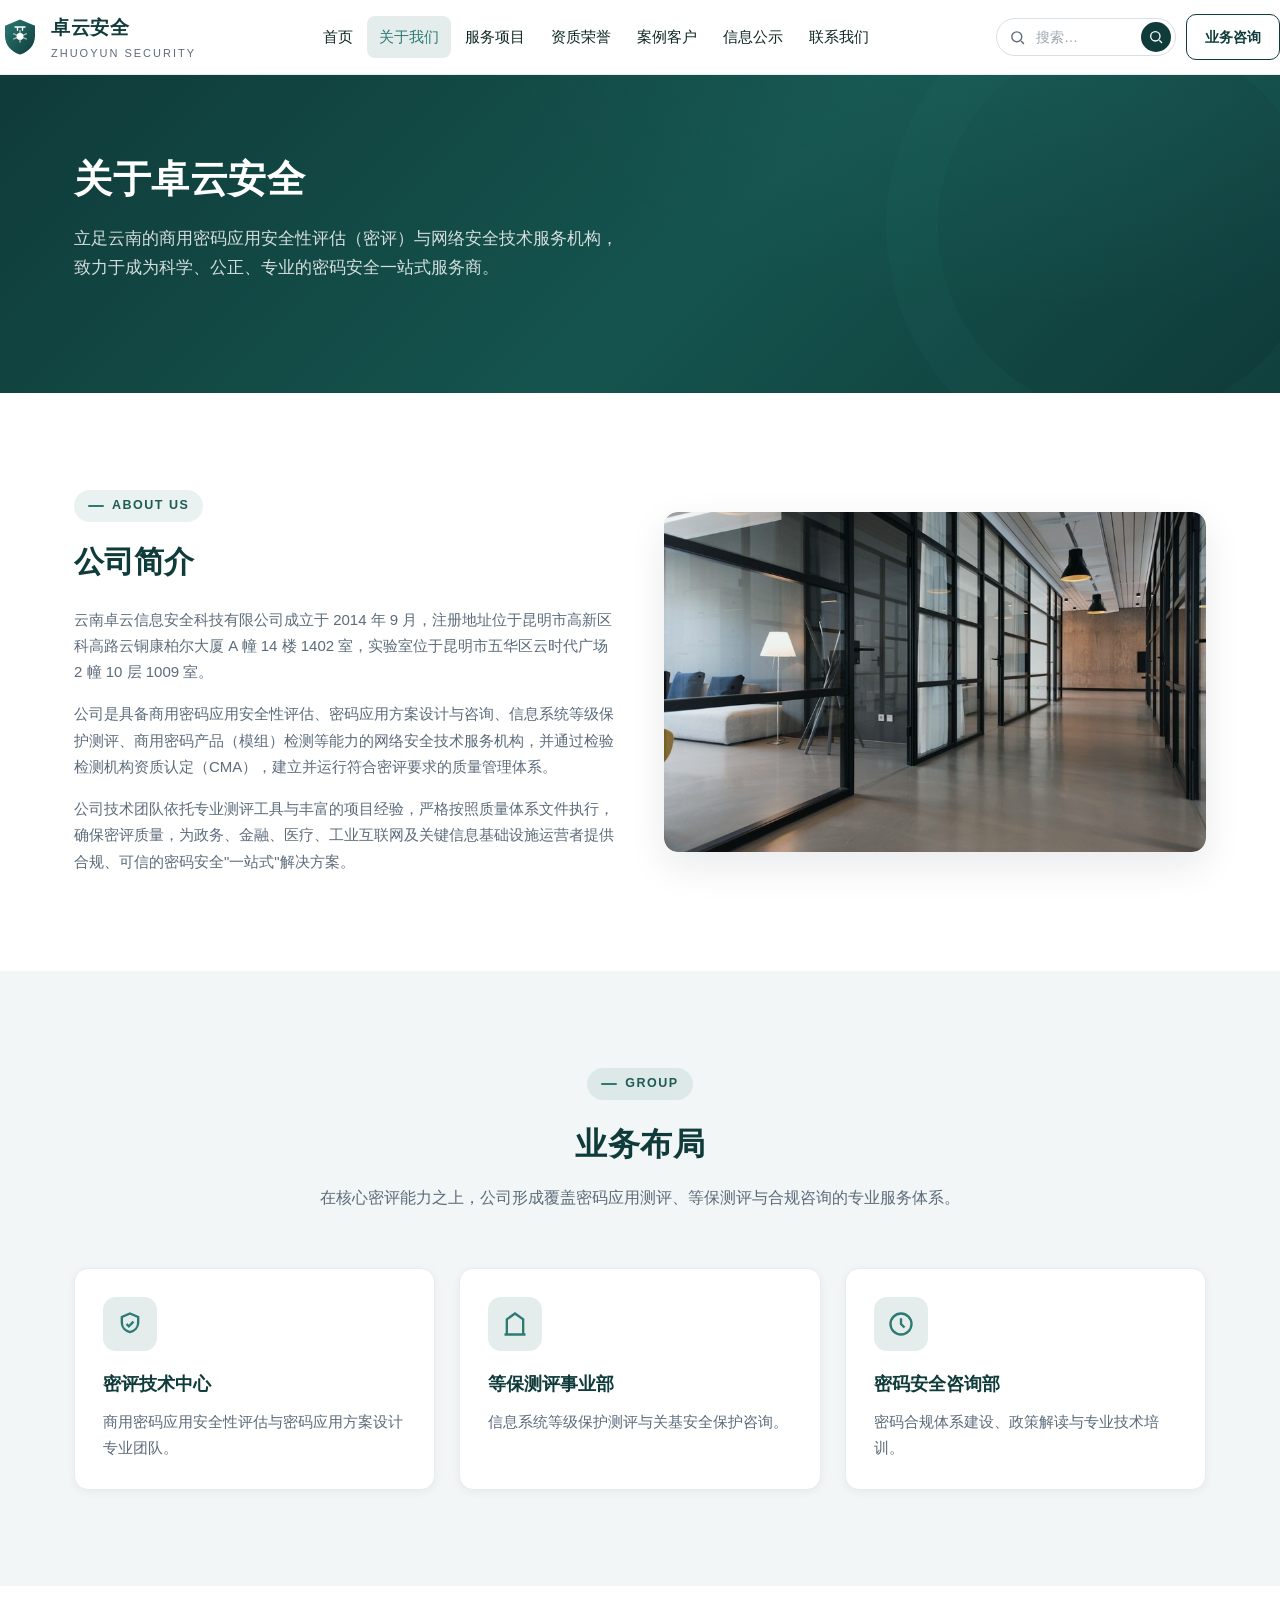
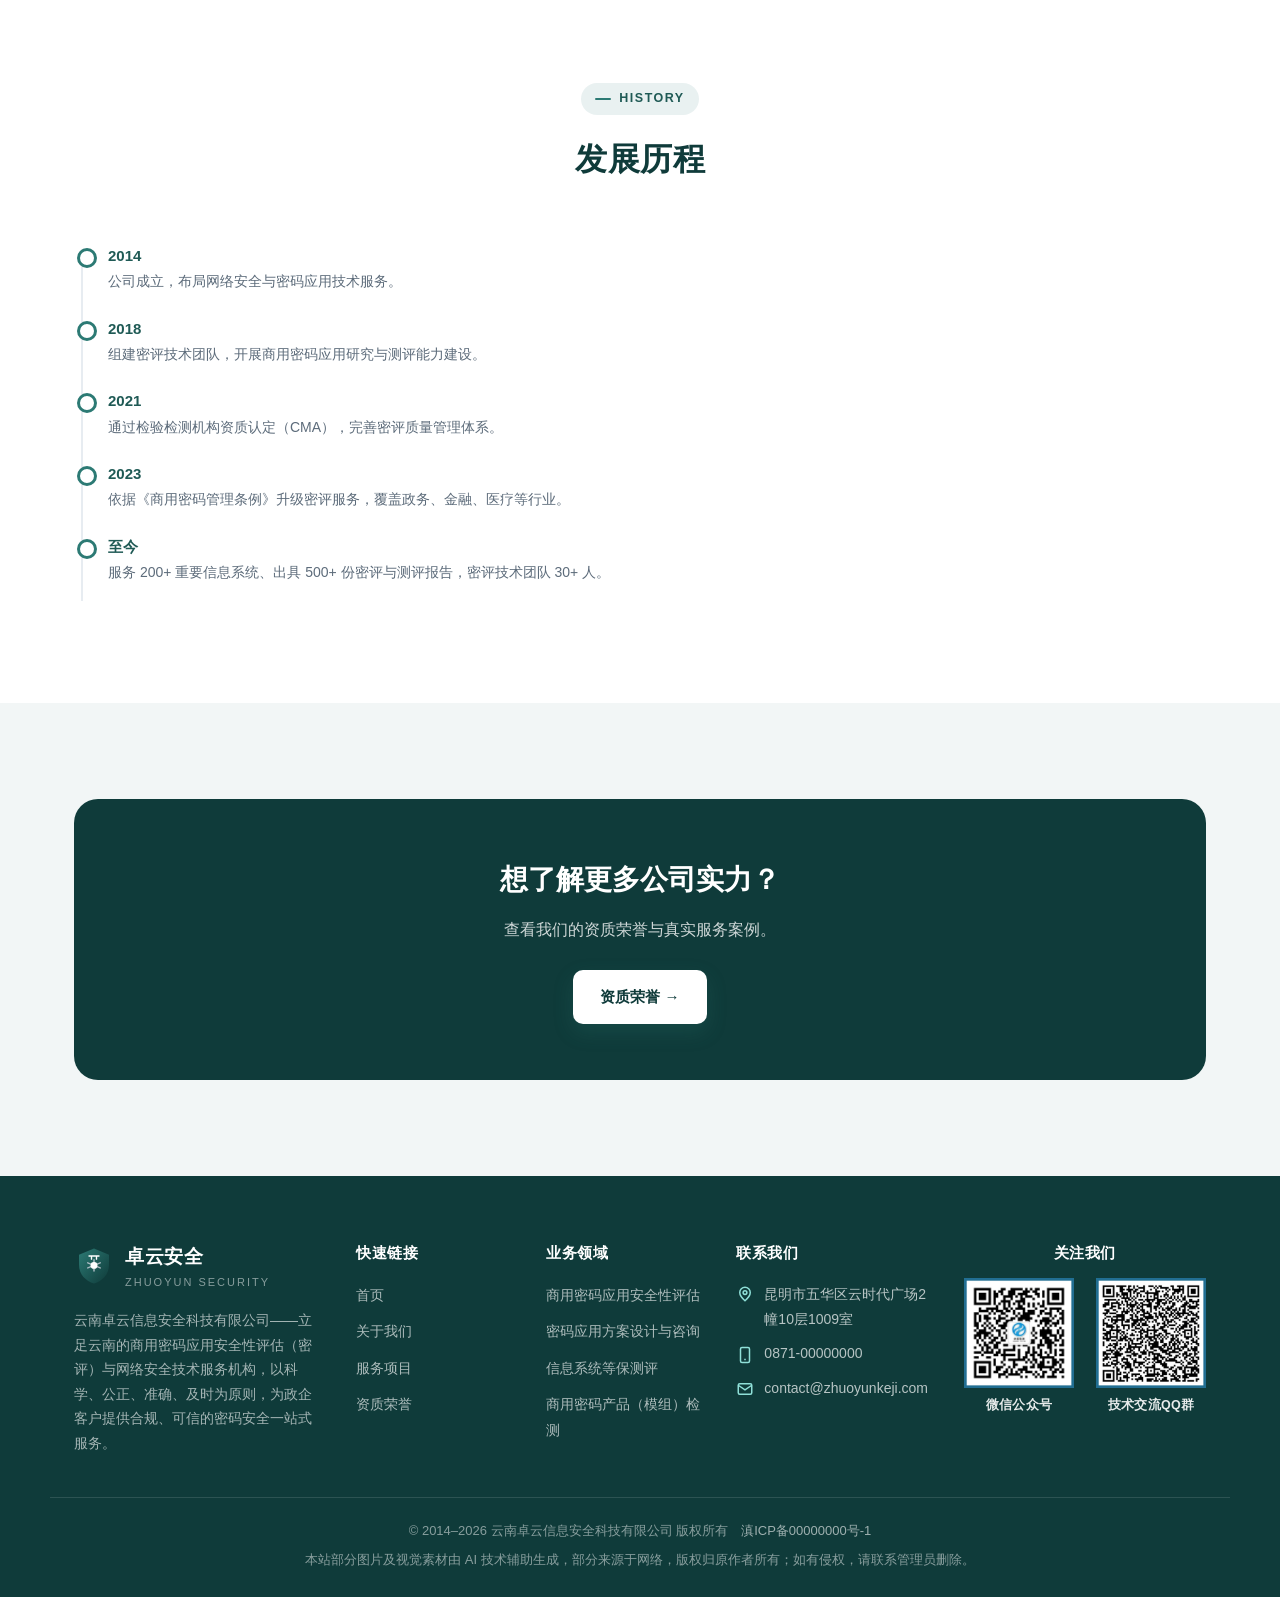
==== commit eaf3cc73: "卓云官网：黛青铂银主题配色 + 卓淮遗留图片全量替换为密评网络图" ====
--- a/about.html
+++ b/about.html
@@ -47,7 +47,7 @@
       <p style="color:var(--muted)">公司技术团队依托专业测评工具与丰富的项目经验，严格按照质量体系文件执行，确保密评质量，为政务、金融、医疗、工业互联网及关键信息基础设施运营者提供合规、可信的密码安全"一站式"解决方案。</p>
     </div>
     <div class="reveal about-figure" style="background:linear-gradient(135deg,var(--bg-soft-2),#e3f3f2);min-height:340px;display:flex;align-items:center;justify-content:center;flex-direction:column;gap:10px;color:var(--teal-dk);text-align:center;border-radius:14px;overflow:hidden">
-      <img src="assets/img/legacy/z6.png" alt="卓云安全办公与实验室" style="width:100%;height:100%;object-fit:cover;min-height:340px" onerror="this.style.display='none'">
+      <img src="assets/img/about-hero.jpg" alt="卓云安全办公与实验室" style="width:100%;height:100%;object-fit:cover;min-height:340px" onerror="this.style.display='none'">
     </div>
   </div>
 </section>
--- a/assets/css/style.css
+++ b/assets/css/style.css
@@ -1,14 +1,14 @@
 /* ===== 卓云安全 ZHUOYUN · 高端简约设计系统 ===== */
 :root{
-  --ink:#0F1B2D;            /* 主文字 深墨蓝 */
-  --navy:#0C2236;           /* 深色区块 */
-  --navy-2:#13314B;
-  --accent:#0E8C7F;         /* 克制青绿（功能主色） */
-  --accent-dk:#0A6E64;
-  --gold:#B0894E;           /* 低调金（奢华点缀，极少量使用） */
+  --ink:#0E2622;            /* 主文字 深黛青黑 */
+  --navy:#0F3B3A;           /* 深色区块 黛青 */
+  --navy-2:#15544E;         /* 次级深青 */
+  --accent:#2C7A74;         /* 湖石青（功能主色） */
+  --accent-dk:#1F5A55;      /* 深湖石青 */
+  --silver:#B8C4CC;         /* 铂银（金属点缀，极少量使用） */
   --bg:#ffffff;
-  --bg-soft:#F6F8FA;
-  --bg-soft-2:#EEF3F7;
+  --bg-soft:#F2F6F6;        /* 浅青灰 */
+  --bg-soft-2:#E4EDEC;      /* 浅青 */
   --muted:#5C6B7A;
   --line:#E7ECF1;
   --line-strong:#D6DEE6;
@@ -32,8 +32,8 @@
 
 /* ===== 按钮 ===== */
 .btn{display:inline-flex;align-items:center;gap:8px;padding:13px 26px;border-radius:10px;font-weight:600;font-size:15px;transition:.25s var(--ease);cursor:pointer;border:1.5px solid transparent}
-.btn-primary{background:var(--accent);color:#fff;box-shadow:0 8px 20px rgba(14,140,127,.22)}
-.btn-primary:hover{transform:translateY(-2px);box-shadow:0 12px 28px rgba(14,140,127,.30);background:var(--accent-dk)}
+.btn-primary{background:var(--accent);color:#fff;box-shadow:0 8px 20px rgba(44,122,116,.22)}
+.btn-primary:hover{transform:translateY(-2px);box-shadow:0 12px 28px rgba(44,122,116,.30);background:var(--accent-dk)}
 .btn-outline{border-color:var(--navy);color:var(--navy);background:#fff}
 .btn-outline:hover{background:var(--navy);color:#fff}
 .btn-sm{padding:5px 10px;font-size:12px;border-radius:6px;white-space:nowrap;gap:4px}
@@ -57,34 +57,38 @@
 
 /* ===== Hero（精致化） ===== */
 .hero{position:relative;background:
-    radial-gradient(900px 480px at 82% -15%,rgba(14,140,127,.20),transparent 60%),
-    linear-gradient(135deg,var(--navy) 0%,#0E3A4E 55%,#0C4A47 100%);
+    radial-gradient(900px 480px at 82% -15%,rgba(44,122,116,.20),transparent 60%),
+    linear-gradient(135deg,var(--navy) 0%,#15544E 55%,#0F3B3A 100%);
   color:#fff;overflow:hidden;padding:104px 0 112px}
-.hero::after{content:"";position:absolute;right:-90px;top:-90px;width:380px;height:380px;border:52px solid rgba(14,140,127,.08);border-radius:50%}
+.hero::after{content:"";position:absolute;right:-90px;top:-90px;width:380px;height:380px;border:52px solid rgba(44,122,116,.08);border-radius:50%}
 .hero-grid{display:grid;grid-template-columns:1.15fr .85fr;gap:52px;align-items:center;position:relative;z-index:2}
 .hero h1{font-size:44px;line-height:1.28;font-weight:800;letter-spacing:.5px;margin-bottom:20px}
-.hero h1 .accent-bar{display:block;width:54px;height:3px;background:var(--gold);border-radius:2px;margin-bottom:22px}
+.hero h1 .accent-bar{display:block;width:54px;height:3px;background:var(--silver);border-radius:2px;margin-bottom:22px}
 .hero h1 .hl{background:linear-gradient(90deg,#6FD8CD,#8FC4EE);-webkit-background-clip:text;background-clip:text;color:transparent}
 .hero p.lead{font-size:17px;color:rgba(255,255,255,.82);max-width:560px;margin-bottom:30px}
 .hero-tags{display:flex;flex-wrap:wrap;gap:10px;margin-bottom:34px}
 .hero-tags span{background:rgba(255,255,255,.08);border:1px solid rgba(255,255,255,.16);padding:7px 15px;border-radius:30px;font-size:13.5px;color:rgba(255,255,255,.9)}
 .hero-cta{display:flex;gap:14px;flex-wrap:wrap}
 .hero-cta .btn-primary{background:#fff;color:var(--navy)}
-.hero-cta .btn-primary:hover{background:#EAF6F4}
+.hero-cta .btn-primary:hover{background:#E4EDEC}
 .hero-cta .btn-outline{border-color:rgba(255,255,255,.55);color:#fff;background:rgba(255,255,255,.10)}
 .hero-cta .btn-outline:hover{background:rgba(255,255,255,.18);border-color:#fff}
 .hero-card{background:rgba(255,255,255,.05);border:1px solid rgba(255,255,255,.14);border-radius:20px;padding:30px;backdrop-filter:blur(6px)}
-.hero-card h3{font-size:15px;color:#8FD8CE;margin-bottom:18px;letter-spacing:1px}
+.hero-card h3{font-size:15px;color:#BFD0CE;margin-bottom:18px;letter-spacing:1px}
 .hero-card .row{display:flex;justify-content:space-between;align-items:center;padding:13px 0;border-bottom:1px dashed rgba(255,255,255,.14);font-size:14.5px;color:rgba(255,255,255,.9)}
 .hero-card .row:last-child{border-bottom:0}
 .hero-card .row b{color:#fff;font-size:16px}
+.hero-side{display:flex;flex-direction:column;gap:22px}
+.hero-photo{border-radius:20px;overflow:hidden;box-shadow:0 18px 46px rgba(0,0,0,.28);border:1px solid rgba(255,255,255,.14);background:rgba(255,255,255,.05);backdrop-filter:blur(6px)}
+.hero-photo img{width:100%;height:auto;display:block;object-fit:cover;transition:transform .7s var(--ease)}
+.hero-photo:hover img{transform:scale(1.03)}
 
 /* ===== 区块通用 ===== */
 .section{padding:96px 0}
 .section.soft{background:var(--bg-soft)}
 .sec-head{text-align:center;max-width:720px;margin:0 auto 56px}
-.sec-tag{display:inline-flex;align-items:center;gap:8px;color:var(--accent-dk);background:rgba(14,140,127,.10);padding:5px 14px;border-radius:30px;font-size:12.5px;font-weight:700;letter-spacing:1.5px;margin-bottom:16px}
-.sec-tag::before{content:"";width:16px;height:2px;background:var(--gold);border-radius:2px}
+.sec-tag{display:inline-flex;align-items:center;gap:8px;color:var(--accent-dk);background:rgba(44,122,116,.10);padding:5px 14px;border-radius:30px;font-size:12.5px;font-weight:700;letter-spacing:1.5px;margin-bottom:16px}
+.sec-tag::before{content:"";width:16px;height:2px;background:var(--accent);border-radius:2px}
 .sec-head h2{font-size:32px;color:var(--navy);font-weight:800;margin-bottom:12px;letter-spacing:.5px}
 .sec-head p{color:var(--muted);font-size:16px}
 
@@ -96,7 +100,7 @@
 
 /* ===== 卡片 ===== */
 .card{background:#fff;border:1px solid var(--line);border-radius:var(--radius);padding:28px;transition:.3s var(--ease);box-shadow:var(--shadow-sm)}
-.card:hover{transform:translateY(-5px);box-shadow:var(--shadow-md);border-color:rgba(14,140,127,.30)}
+.card:hover{transform:translateY(-5px);box-shadow:var(--shadow-md);border-color:rgba(44,122,116,.30)}
 a.card{text-decoration:none;color:inherit}
 a.card.hoverable:hover .ico{background:var(--navy);color:#fff}
 a.card.hoverable:hover .ico svg{stroke:#fff}
@@ -204,7 +208,7 @@
 .cases{display:grid;grid-template-columns:repeat(3,1fr);gap:22px}
 .case{background:#fff;border:1px solid var(--line);border-radius:var(--radius);overflow:hidden;transition:.3s var(--ease)}
 .case:hover{transform:translateY(-5px);box-shadow:var(--shadow-md)}
-.case .top{padding:26px;background:linear-gradient(135deg,var(--bg-soft-2),#E2F1EF)}
+.case .top{padding:26px;background:linear-gradient(135deg,var(--bg-soft-2),#DCEAE8)}
 .case .top .tag{font-size:12px;color:var(--accent-dk);font-weight:700;letter-spacing:1px}
 .case .top h3{font-size:18px;color:var(--navy);margin-top:6px}
 .case .body{padding:22px 26px;font-size:14px;color:var(--muted)}
@@ -222,15 +226,15 @@
 /* 业务咨询联系人 */
 .biz-contact-grid{display:grid;grid-template-columns:repeat(4,1fr);gap:20px}
 .biz-card{background:#fff;border:1px solid var(--line);border-radius:var(--radius);padding:24px;box-shadow:var(--shadow-sm);transition:.25s var(--ease);display:flex;flex-direction:column}
-.biz-card:hover{transform:translateY(-4px);box-shadow:var(--shadow-md);border-color:rgba(14,140,127,.35)}
+.biz-card:hover{transform:translateY(-4px);box-shadow:var(--shadow-md);border-color:rgba(44,122,116,.35)}
 .biz-card-wide{grid-column:span 2}
-.biz-tag{display:inline-flex;align-self:flex-start;font-size:11.5px;font-weight:800;letter-spacing:.5px;color:var(--accent-dk);background:rgba(14,140,127,.10);padding:4px 12px;border-radius:30px;margin-bottom:12px}
+.biz-tag{display:inline-flex;align-self:flex-start;font-size:11.5px;font-weight:800;letter-spacing:.5px;color:var(--accent-dk);background:rgba(44,122,116,.10);padding:4px 12px;border-radius:30px;margin-bottom:12px}
 .biz-card h4{font-size:16px;color:var(--navy);font-weight:800;line-height:1.45;margin-bottom:16px;min-height:46px}
 .biz-person{display:flex;align-items:center;gap:9px;font-size:15px;color:var(--ink);margin-bottom:10px}
 .biz-person svg{width:18px;height:18px;stroke:var(--accent);fill:none;stroke-width:2}
 .biz-desc{font-size:13.5px;color:var(--muted);line-height:1.7;margin-bottom:14px;margin-top:-8px}
 .biz-tel{display:inline-flex;align-items:center;gap:8px;margin-top:auto;color:#fff;background:linear-gradient(135deg,var(--accent),var(--navy));font-weight:700;font-size:15px;padding:11px 16px;border-radius:10px;text-decoration:none;transition:.2s;justify-content:center}
-.biz-tel:hover{transform:translateY(-2px);box-shadow:0 8px 20px rgba(14,140,127,.28);gap:12px}
+.biz-tel:hover{transform:translateY(-2px);box-shadow:0 8px 20px rgba(44,122,116,.28);gap:12px}
 .biz-tel svg{width:18px;height:18px;stroke:#fff;fill:none;stroke-width:2}
 @media(max-width:980px){.biz-contact-grid{grid-template-columns:repeat(2,1fr)}.biz-card-wide{grid-column:span 2}}
 @media(max-width:600px){.biz-contact-grid{grid-template-columns:1fr}.biz-card-wide{grid-column:span 1}.biz-card h4{min-height:auto}}
@@ -238,18 +242,18 @@
 .field{margin-bottom:15px}
 .field label{display:block;font-size:13.5px;color:var(--muted);margin-bottom:6px}
 .field input,.field textarea,.field select{width:100%;padding:12px 14px;border:1.5px solid var(--line);border-radius:9px;font-size:14.5px;font-family:inherit;color:var(--ink);background:#fff;transition:.2s}
-.field input:focus,.field textarea:focus,.field select:focus{outline:0;border-color:var(--accent);box-shadow:0 0 0 3px rgba(14,140,127,.12)}
+.field input:focus,.field textarea:focus,.field select:focus{outline:0;border-color:var(--accent);box-shadow:0 0 0 3px rgba(44,122,116,.12)}
 .field textarea{resize:vertical;min-height:96px}
 .alert{margin-top:14px;padding:12px 16px;border-radius:9px;font-size:14px;display:none}
 .alert.ok{display:block;background:#E7F7F1;color:var(--accent-dk);border:1px solid #B9E6DC}
 .alert.err{display:block;background:#FDECEC;color:#C0392B;border:1px solid #F5C2C2}
 
 /* ===== CTA ===== */
-.cta{background:linear-gradient(135deg,var(--navy),#0C4A47);color:#fff;border-radius:24px;padding:56px 48px;text-align:center;position:relative;overflow:hidden}
+.cta{background:linear-gradient(135deg,var(--navy),#0F3B3A);color:#fff;border-radius:24px;padding:56px 48px;text-align:center;position:relative;overflow:hidden}
 .cta h2{font-size:28px;margin-bottom:12px}
 .cta p{color:rgba(255,255,255,.8);margin-bottom:26px;font-size:16px}
 .cta .btn-primary{background:#fff;color:var(--navy)}
-.cta .btn-primary:hover{background:#EAF6F4}
+.cta .btn-primary:hover{background:#E4EDEC}
 
 /* ===== 公司公告 / 新闻动态 ===== */
 /* ===== 公告时间线 ===== */
@@ -261,14 +265,14 @@
 .ann-rail{position:relative;align-self:stretch;width:14px;display:flex;justify-content:center}
 .ann-rail::before{content:"";position:absolute;top:6px;bottom:-16px;left:50%;width:2px;background:var(--line);transform:translateX(-50%)}
 .ann-card:last-child .ann-rail::before{display:none}
-.ann-dot{width:13px;height:13px;border-radius:50%;margin-top:5px;box-shadow:0 0 0 4px rgba(14,140,127,.12);z-index:1}
-.ann-dot.cat-announcement{background:#0E8C7F}
-.ann-dot.cat-company{background:#B0894E}
+.ann-dot{width:13px;height:13px;border-radius:50%;margin-top:5px;box-shadow:0 0 0 4px rgba(44,122,116,.12);z-index:1}
+.ann-dot.cat-announcement{background:#2C7A74}
+.ann-dot.cat-company{background:#6E848C}
 .ann-dot.cat-industry{background:#2E6CB8}
 .ann-main{display:flex;flex-direction:column;gap:7px}
 .ann-tag{align-self:flex-start;font-size:11.5px;font-weight:700;padding:3px 10px;border-radius:20px}
-.ann-tag.cat-announcement{color:#0E8C7F;background:rgba(14,140,127,.12)}
-.ann-tag.cat-company{color:#9A7535;background:rgba(176,137,78,.14)}
+.ann-tag.cat-announcement{color:#2C7A74;background:rgba(44,122,116,.12)}
+.ann-tag.cat-company{color:#5C7178;background:rgba(110,132,140,.14)}
 .ann-tag.cat-industry{color:#2E6CB8;background:rgba(46,108,184,.12)}
 .ann-title{font-size:16px;font-weight:700;color:var(--ink);line-height:1.45}
 .ann-sum{font-size:13.5px;color:var(--muted);line-height:1.7}
@@ -307,13 +311,13 @@
 .job-head{margin-bottom:14px}
 .job-title-row{display:flex;justify-content:space-between;align-items:flex-start;gap:14px;margin-bottom:10px}
 .job-title-row h3{font-size:19px;color:var(--navy);font-weight:800;line-height:1.35;flex:1}
-.job-salary{flex:0 1 auto;font-size:14px;font-weight:700;color:var(--accent-dk);background:rgba(14,140,127,.10);padding:5px 12px;border-radius:20px;line-height:1.45;max-width:100%;word-break:break-word}
+.job-salary{flex:0 1 auto;font-size:14px;font-weight:700;color:var(--accent-dk);background:rgba(44,122,116,.10);padding:5px 12px;border-radius:20px;line-height:1.45;max-width:100%;word-break:break-word}
 .job-meta{display:flex;flex-wrap:wrap;gap:10px 18px;font-size:13px;color:var(--muted)}
 .job-meta span{display:inline-flex;align-items:center;gap:5px}
 .job-meta svg{width:14px;height:14px;stroke:currentColor;fill:none;stroke-width:2}
 .job-summary{color:var(--muted);font-size:14px;line-height:1.75;margin-bottom:16px;flex:1}
 .job-tags{display:flex;flex-wrap:wrap;gap:8px;margin-bottom:18px}
-.job-tag{font-size:12px;font-weight:600;color:var(--accent-dk);background:rgba(14,140,127,.08);padding:4px 10px;border-radius:20px}
+.job-tag{font-size:12px;font-weight:600;color:var(--accent-dk);background:rgba(44,122,116,.08);padding:4px 10px;border-radius:20px}
 .job-foot{display:flex;justify-content:space-between;align-items:center;border-top:1px solid var(--line);padding-top:16px}
 .job-deadline{font-size:13px;color:var(--muted)}
 .btn-sm{font-size:13px;padding:8px 16px;border-radius:20px}
@@ -332,7 +336,7 @@
 .modal-dialog{background:#fff;border-radius:18px;max-width:640px;width:100%;max-height:86vh;overflow:auto;box-shadow:0 30px 80px rgba(10,20,33,.38);transform:translateY(18px) scale(.98);transition:.28s var(--ease)}
 .modal-overlay.open .modal-dialog{transform:none}
 .modal-head{position:relative;padding:30px 32px 20px;border-bottom:1px solid var(--line)}
-.modal-head .m-tag{display:inline-block;font-size:12px;font-weight:700;letter-spacing:1px;color:var(--accent-dk);background:rgba(14,140,127,.10);padding:4px 12px;border-radius:30px;margin-bottom:12px}
+.modal-head .m-tag{display:inline-block;font-size:12px;font-weight:700;letter-spacing:1px;color:var(--accent-dk);background:rgba(44,122,116,.10);padding:4px 12px;border-radius:30px;margin-bottom:12px}
 .modal-head h3{font-size:23px;color:var(--navy);font-weight:800;padding-right:40px;line-height:1.35}
 .modal-close{position:absolute;top:24px;right:24px;width:38px;height:38px;border-radius:50%;border:1px solid var(--line);background:#fff;color:var(--muted);cursor:pointer;display:flex;align-items:center;justify-content:center;transition:.2s}
 .modal-close:hover{background:var(--bg-soft);color:var(--navy);border-color:var(--line-strong)}
@@ -344,7 +348,7 @@
 .modal-body ul li{position:relative;padding:6px 0 6px 20px;color:var(--ink);font-size:14.5px}
 .modal-body ul li::before{content:"";position:absolute;left:0;top:14px;width:7px;height:7px;border-radius:50%;background:var(--accent)}
 .modal-body .m-meta{display:flex;flex-wrap:wrap;gap:10px;margin:14px 0 4px}
-.modal-body .m-meta span{font-size:12.5px;color:var(--accent-dk);background:rgba(14,140,127,.08);border-radius:6px;padding:5px 11px}
+.modal-body .m-meta span{font-size:12.5px;color:var(--accent-dk);background:rgba(44,122,116,.08);border-radius:6px;padding:5px 11px}
 .cert-modal-img{border:1px solid var(--line);border-radius:8px;overflow:hidden;background:#fff}
 .cert-modal-img img{width:100%;height:auto;display:block}
 .cert-modal-desc{margin-top:14px;color:var(--muted);font-size:14px;line-height:1.7}
@@ -352,11 +356,11 @@
 /* 学术论文弹窗列表 */
 .paper-list{display:flex;flex-direction:column;gap:18px}
 .paper-item{display:flex;gap:16px;padding:18px 20px;background:var(--bg-soft);border:1px solid var(--line);border-radius:14px;transition:.2s var(--ease)}
-.paper-item:hover{background:#fff;border-color:var(--accent);box-shadow:0 8px 22px rgba(14,140,127,.10)}
+.paper-item:hover{background:#fff;border-color:var(--accent);box-shadow:0 8px 22px rgba(44,122,116,.10)}
 .paper-num{flex:0 0 34px;width:34px;height:34px;border-radius:50%;background:var(--navy);color:#fff;font-size:14px;font-weight:800;display:flex;align-items:center;justify-content:center;margin-top:2px}
 .paper-main{flex:1;min-width:0}
 .paper-meta{font-size:12.5px;color:var(--accent-dk);font-weight:700;margin-bottom:6px;display:flex;align-items:center;gap:10px;flex-wrap:wrap}
-.paper-status{font-size:11px;font-weight:700;color:#7A5C2B;background:rgba(176,137,78,.14);padding:2px 8px;border-radius:20px}
+.paper-status{font-size:11px;font-weight:700;color:#5C7178;background:rgba(110,132,140,.14);padding:2px 8px;border-radius:20px}
 .paper-main h4{font-size:16px;color:var(--navy);font-weight:800;line-height:1.45;margin-bottom:8px}
 .paper-desc{font-size:14px;color:var(--muted);line-height:1.7;margin:0}
 .paper-link{display:inline-flex;align-items:center;gap:6px;margin-top:12px;color:var(--accent);font-weight:700;font-size:13.5px;text-decoration:none;transition:.2s}
@@ -367,7 +371,7 @@
 .project-modal-count{font-size:13.5px;color:var(--muted);margin:-8px 0 18px}
 .project-modal-count strong{color:var(--navy);font-weight:800}
 .project-case-card{width:100%;text-align:left;background:#fff;border:1px solid var(--line);border-radius:14px;margin-bottom:10px;padding:16px 18px;display:flex;align-items:center;gap:14px;cursor:pointer;transition:.2s var(--ease)}
-.project-case-card:hover{border-color:var(--accent);box-shadow:0 8px 22px rgba(14,140,127,.10)}
+.project-case-card:hover{border-color:var(--accent);box-shadow:0 8px 22px rgba(44,122,116,.10)}
 .project-case-card .ann-main{flex:1;min-width:0;display:flex;flex-direction:column;gap:6px}
 .project-case-card .ann-title{font-size:15px;color:var(--navy);font-weight:700}
 .project-case-card .ann-date{flex:0 0 86px;font-size:13px;color:var(--muted);font-weight:600}
@@ -393,9 +397,9 @@
 .footer ul{list-style:none}
 .footer ul li{margin-bottom:10px}
 .footer ul li a{color:rgba(255,255,255,.66);font-size:14px;transition:.2s}
-.footer ul li a:hover{color:#8FD8CE;padding-left:4px}
+.footer ul li a:hover{color:#BFD0CE;padding-left:4px}
 .footer .contact-line{display:flex;gap:10px;align-items:flex-start;margin-bottom:10px}
-.footer .contact-line svg{width:18px;height:18px;stroke:#8FD8CE;flex:0 0 18px;margin-top:3px;fill:none;stroke-width:2}
+.footer .contact-line svg{width:18px;height:18px;stroke:#BFD0CE;flex:0 0 18px;margin-top:3px;fill:none;stroke-width:2}
 .footer .contact-line span{font-size:14px;color:rgba(255,255,255,.7)}
 .footer-qr{text-align:center}
 .footer-qr h5{color:#fff;font-size:15px;margin-bottom:12px}
@@ -418,7 +422,7 @@
 /* 联系页 banner 配图 */
 .hero-contact{
   position:relative;
-  background:url('../img/legacy/contact-hero.png') center/cover no-repeat;
+  background:url('../img/contact-hero.jpg') center/cover no-repeat;
   padding:120px 0 110px;
 }
 .hero-contact::before{
@@ -467,7 +471,7 @@
 .disclosure-table thead th{background:var(--bg-soft-2);color:var(--navy);font-weight:700;text-align:left;padding:8px 10px;border-bottom:2px solid var(--line);white-space:nowrap}
 .disclosure-table tbody tr{transition:.15s}
 .disclosure-table tbody tr:nth-child(even){background:var(--bg-soft)}
-.disclosure-table tbody tr:hover{background:#f0f9f8}
+.disclosure-table tbody tr:hover{background:#EAF3F1}
 .disclosure-table td{padding:7px 10px;border-bottom:1px solid var(--line);vertical-align:middle;color:var(--ink)}
 .disclosure-table .idx{color:var(--muted);font-weight:600;text-align:center;font-variant-numeric:tabular-nums}
 .disclosure-table .title{font-weight:600;line-height:1.4}
@@ -483,8 +487,8 @@
 .disclosure-note{font-size:12px;color:var(--muted);margin-top:16px;text-align:center;line-height:1.6}
 .disclosure-table .source{text-align:center;white-space:nowrap}
 .src-tag{display:inline-block;font-size:11px;font-weight:600;padding:2px 8px;border-radius:20px;line-height:1.4}
-.src-tag.svc-detect{color:#0A6E64;background:rgba(14,140,127,.12)}
-.src-tag.svc-service{color:#9A7535;background:rgba(176,137,78,.14)}
+.src-tag.svc-detect{color:#1F5A55;background:rgba(44,122,116,.12)}
+.src-tag.svc-service{color:#5C7178;background:rgba(110,132,140,.14)}
 @media(max-width:780px){
   .disclosure-toolbar{flex-direction:column;align-items:flex-start}
   .disclosure-filters{width:100%}
@@ -511,7 +515,7 @@
 }
 .footer-bottom{border-top:1px solid rgba(255,255,255,.12);margin-top:42px;padding-top:22px;display:flex;flex-direction:column;align-items:center;text-align:center;gap:6px;font-size:13px;color:rgba(255,255,255,.5);line-height:1.7}
 .footer-bottom a{color:rgba(255,255,255,.6);text-decoration:none}
-.footer-bottom a:hover{color:#8FD8CE}
+.footer-bottom a:hover{color:#BFD0CE}
 
 /* ===== 返回顶部 ===== */
 .totop{position:fixed;right:24px;bottom:24px;width:46px;height:46px;border-radius:50%;background:linear-gradient(135deg,var(--accent),var(--navy));color:#fff;display:flex;align-items:center;justify-content:center;cursor:pointer;box-shadow:var(--shadow-md);opacity:0;pointer-events:none;transition:.3s;z-index:40}
@@ -570,7 +574,7 @@
 
 /* ===== 头部站内搜索框（参考中孚/三未：右上角简洁横排） ===== */
 .nav-search{display:flex;align-items:center;gap:6px;position:relative;background:#fff;border:1.5px solid var(--line-strong);border-radius:30px;padding:4px 4px 4px 12px;transition:.25s var(--ease);min-width:0;height:38px;width:180px}
-.nav-search:focus-within{border-color:var(--accent);box-shadow:0 0 0 3px rgba(14,140,127,.10);width:220px}
+.nav-search:focus-within{border-color:var(--accent);box-shadow:0 0 0 3px rgba(44,122,116,.10);width:220px}
 .nav-search .ns-ico{width:17px;height:17px;flex:0 0 17px;stroke:var(--muted);fill:none;stroke-width:2}
 .nav-search input{flex:1;min-width:0;border:0;background:transparent;outline:none;font-family:inherit;font-size:14px;color:var(--ink);padding:0 4px}
 .nav-search input::placeholder{color:#9aa7ad}
@@ -604,9 +608,9 @@
 .search-results{display:flex;flex-direction:column;gap:12px}
 .res-item{display:flex;align-items:flex-start;gap:14px;padding:16px 18px;border:1px solid var(--line);border-radius:12px;background:#fff;text-decoration:none;transition:.22s var(--ease);border-left:4px solid var(--line)}
 .res-item:hover{border-color:var(--accent);box-shadow:var(--shadow-md);transform:translateY(-2px)}
-.res-item.cat-公示{border-left-color:#0E8C7F}
+.res-item.cat-公示{border-left-color:#2C7A74}
 .res-item.cat-服务{border-left-color:#2E7DD1}
-.res-item.cat-资质{border-left-color:#B0894E}
+.res-item.cat-资质{border-left-color:#6E848C}
 .res-item.cat-案例{border-left-color:#8A6FD8}
 .res-item.cat-新闻{border-left-color:#D1688A}
 .res-item.cat-关于{border-left-color:#5BA36B}
@@ -615,9 +619,9 @@
 .res-main{flex:1;min-width:0}
 .res-top{display:flex;align-items:center;gap:10px;margin-bottom:5px;flex-wrap:wrap}
 .res-cat{font-size:12px;font-weight:600;padding:2px 10px;border-radius:20px;background:var(--bg-soft-2);color:var(--accent-dk)}
-.res-cat.cat-公示{background:rgba(14,140,127,.12);color:#0A6E64}
+.res-cat.cat-公示{background:rgba(44,122,116,.12);color:#1F5A55}
 .res-cat.cat-服务{background:rgba(46,125,209,.12);color:#235F9E}
-.res-cat.cat-资质{background:rgba(176,137,78,.14);color:#9A7535}
+.res-cat.cat-资质{background:rgba(110,132,140,.14);color:#5C7178}
 .res-cat.cat-案例{background:rgba(138,111,216,.14);color:#6B4FB0}
 .res-cat.cat-新闻{background:rgba(209,104,138,.14);color:#B14A6E}
 .res-cat.cat-关于{background:rgba(91,163,107,.14);color:#3E7E4E}
@@ -625,7 +629,7 @@
 .res-title{display:block;font-size:16px;font-weight:700;color:var(--navy);margin-bottom:4px;line-height:1.4}
 .res-sum{display:block;font-size:13.5px;color:var(--muted);line-height:1.6;margin-bottom:7px}
 .res-tags{display:flex;flex-wrap:wrap;gap:6px}
-.res-tags i{font-style:normal;font-size:12px;color:var(--accent-dk);background:rgba(14,140,127,.08);border-radius:6px;padding:3px 9px}
+.res-tags i{font-style:normal;font-size:12px;color:var(--accent-dk);background:rgba(44,122,116,.08);border-radius:6px;padding:3px 9px}
 .res-arrow{flex:0 0 22px;align-self:center}
 .res-arrow svg{width:20px;height:20px;stroke:var(--muted);fill:none;stroke-width:2}
 .res-item:hover .res-arrow svg{stroke:var(--accent)}
@@ -662,14 +666,14 @@
 
 /* 文件上传拖拽区 */
 .file-drop{position:relative;border:2px dashed var(--line-strong);border-radius:12px;background:var(--bg-soft);padding:8px;transition:.25s var(--ease);cursor:pointer}
-.file-drop:hover,.file-drop.drag-over{border-color:var(--accent);background:rgba(14,140,127,.06)}
+.file-drop:hover,.file-drop.drag-over{border-color:var(--accent);background:rgba(44,122,116,.06)}
 .file-drop input[type=file]{position:absolute;inset:0;width:100%;height:100%;opacity:0;cursor:pointer;z-index:2}
 .file-drop-inner{pointer-events:none;display:flex;flex-direction:column;align-items:center;justify-content:center;text-align:center;padding:28px 20px;gap:8px}
 .file-drop-inner svg{width:36px;height:36px;stroke:var(--accent);fill:none;stroke-width:1.8}
 .file-drop .file-hint{font-size:15px;color:var(--navy);font-weight:700}
 .file-drop .file-types{font-size:13px;color:var(--muted)}
 .file-drop .file-name{font-size:13.5px;color:var(--accent-dk);font-weight:700;margin-top:4px}
-.file-drop.has-file{border-color:var(--accent-dk);background:rgba(14,140,127,.08)}
+.file-drop.has-file{border-color:var(--accent-dk);background:rgba(44,122,116,.08)}
 
 @media(max-width:980px){
   .apply-grid{grid-template-columns:1fr}
